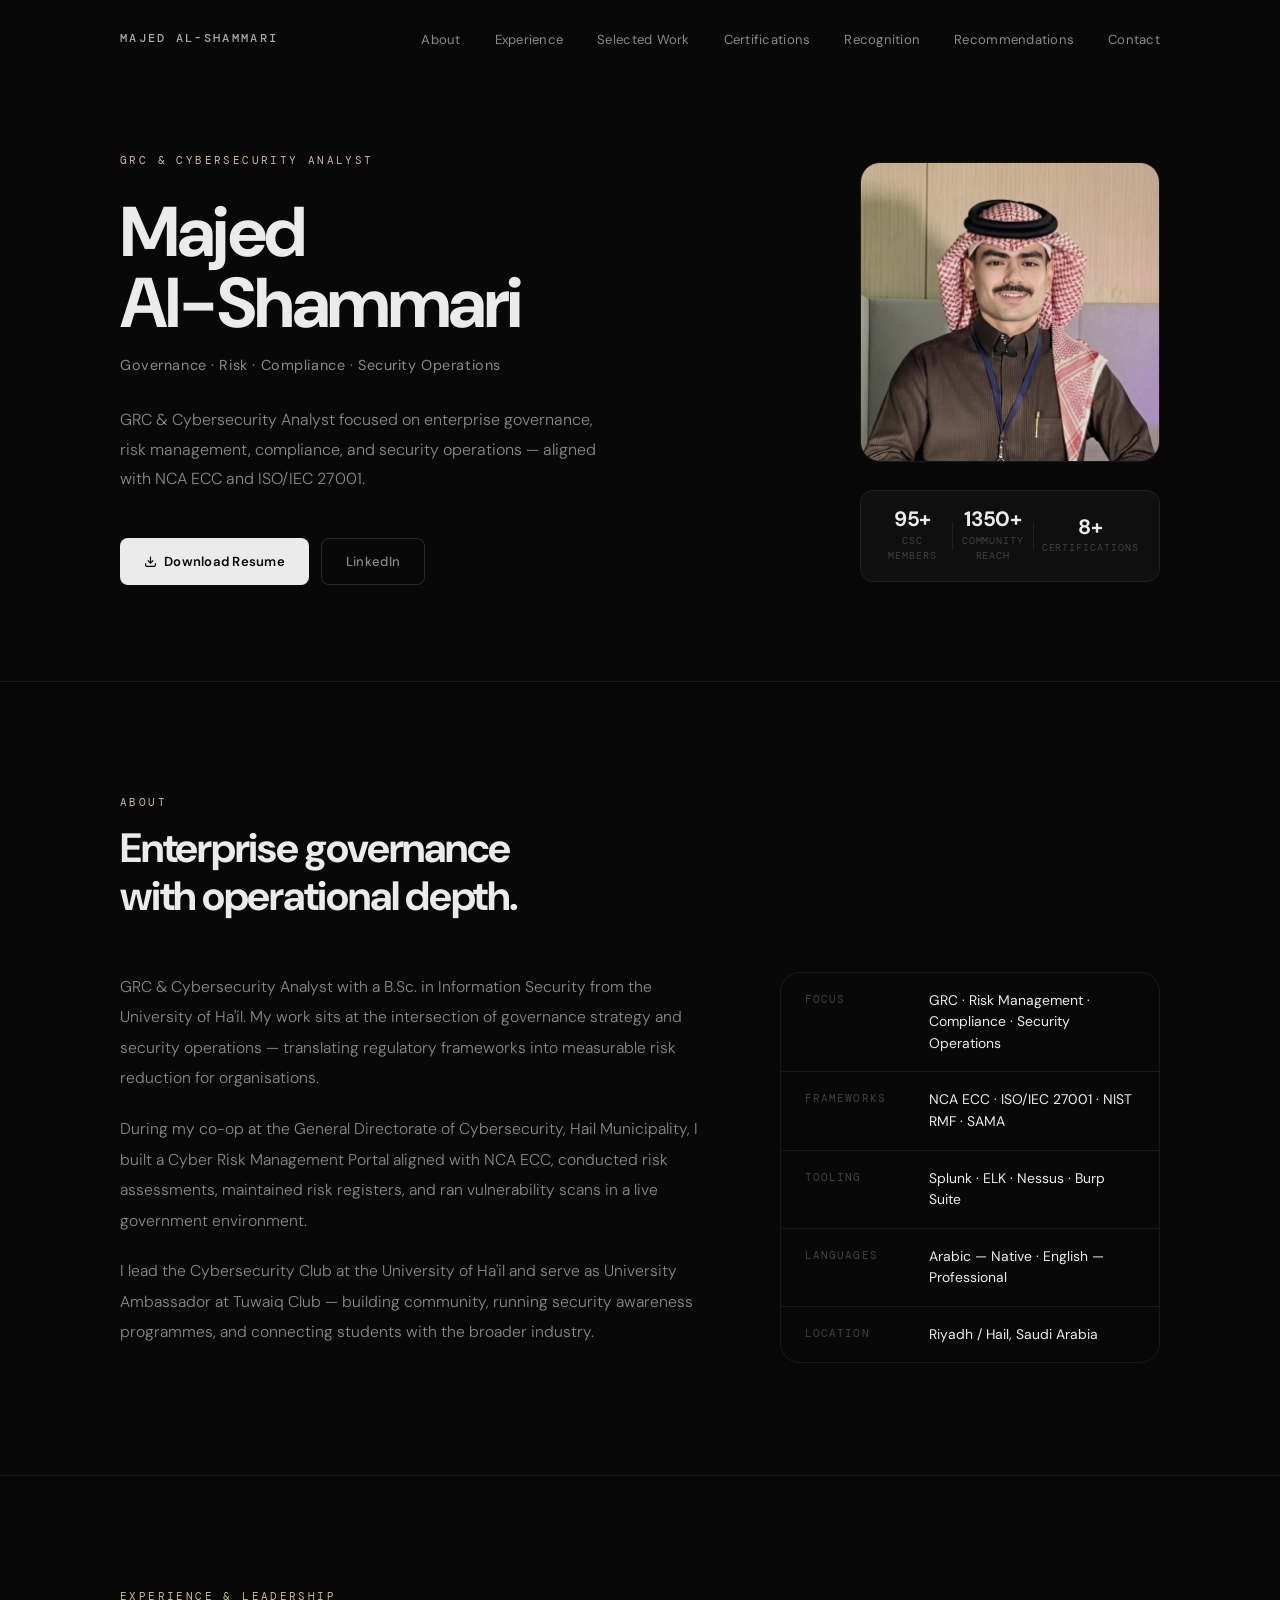
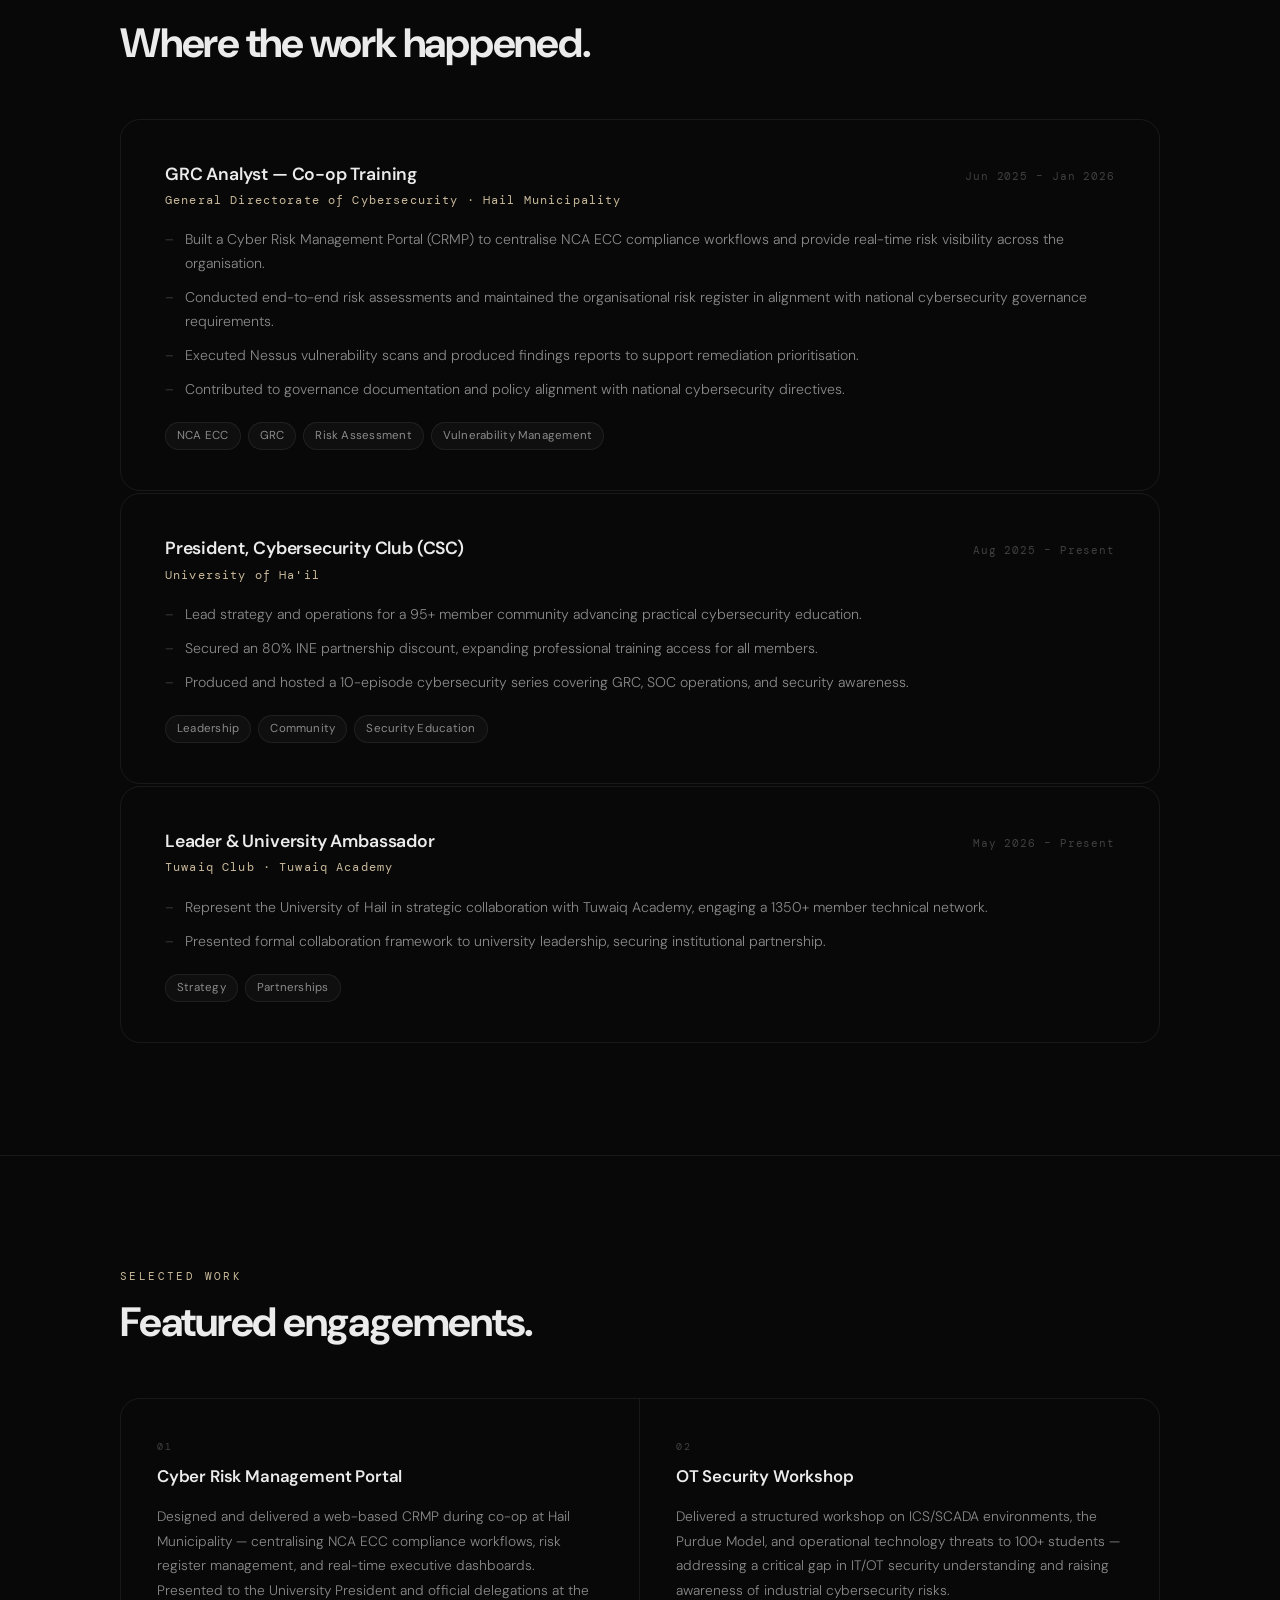
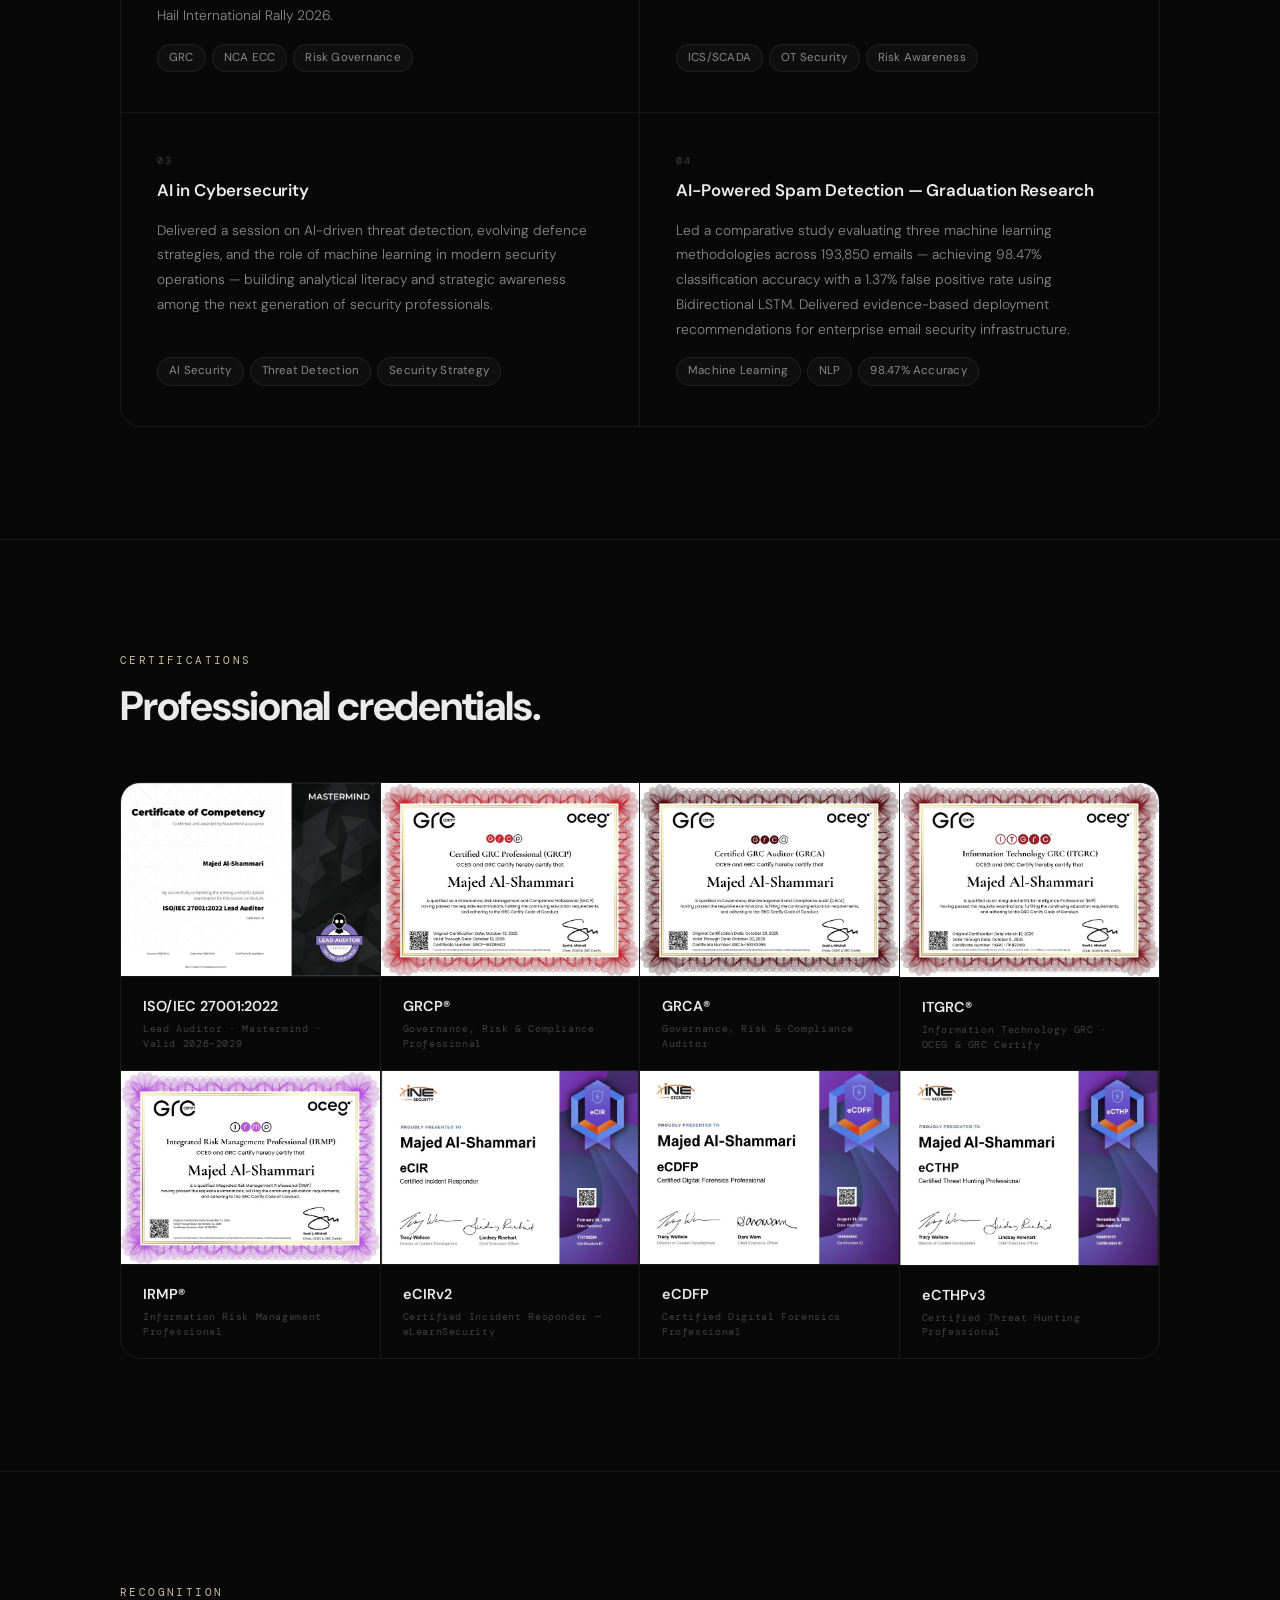
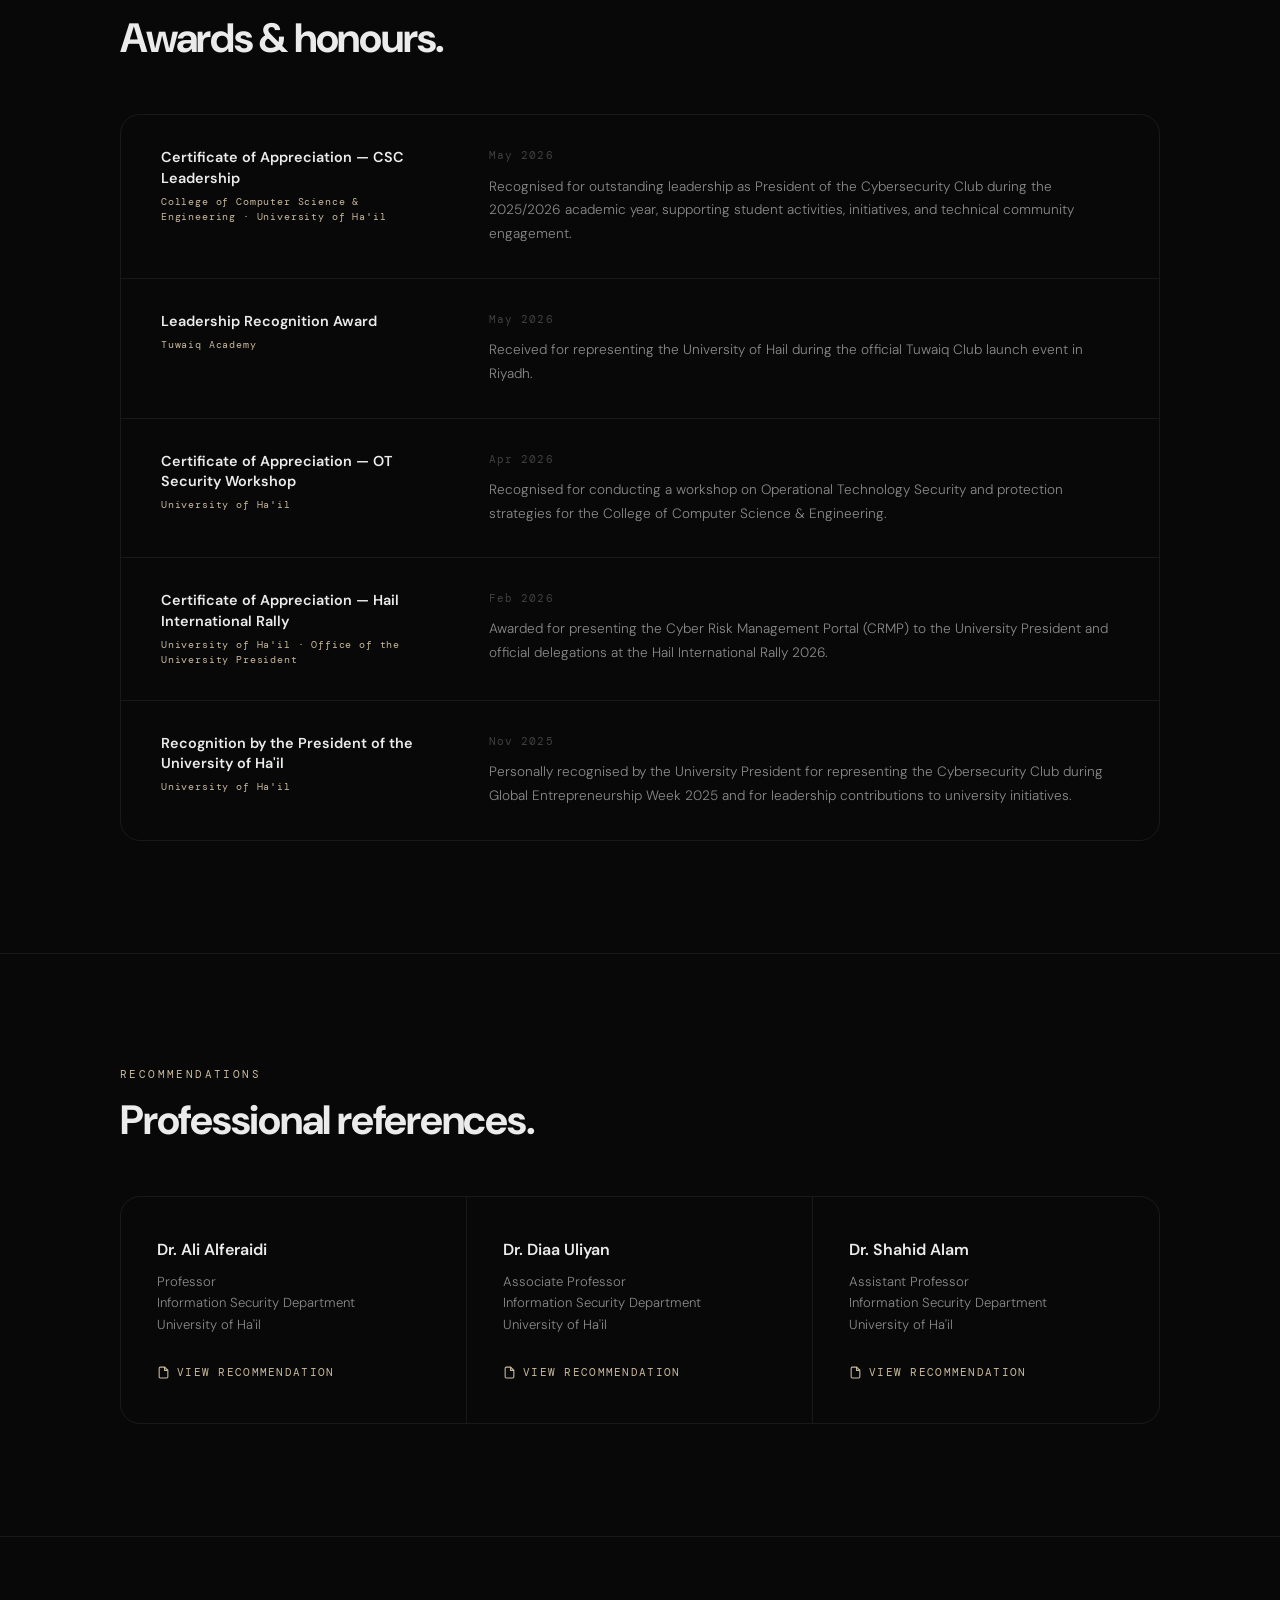
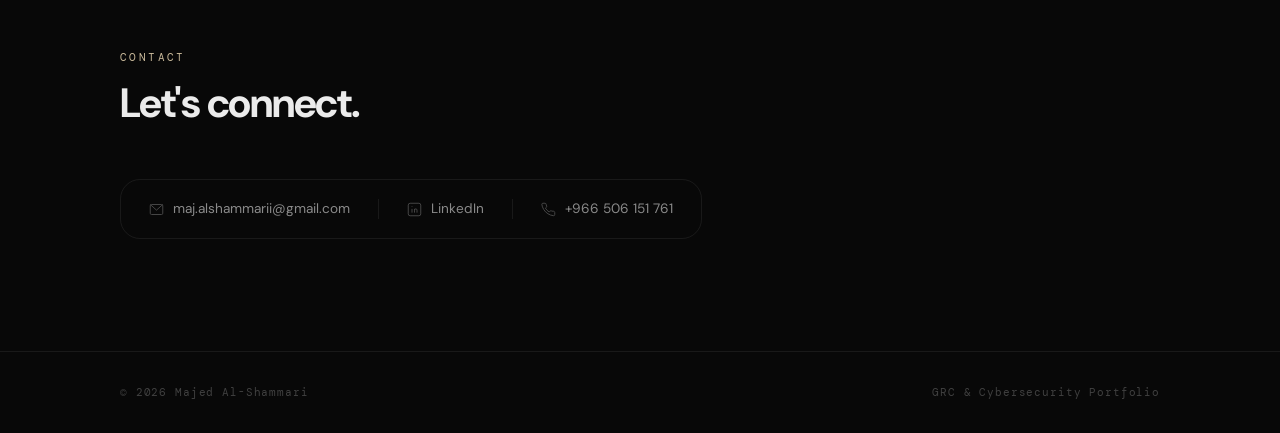
==== index.html @ 24bde40d "Add files via upload" ====
<!DOCTYPE html>
<html lang="en">
<head>
  <meta charset="UTF-8" />
  <meta name="viewport" content="width=device-width, initial-scale=1.0" />
  <title>Majed Al-Shammari | GRC & Cybersecurity Analyst</title>
  <meta name="description" content="Governance, Risk, Compliance, and Cybersecurity Portfolio of Majed Al-Shammari — aligned with NCA ECC and ISO/IEC 27001." />

  <!-- Favicon -->
  <link rel="icon" type="image/x-icon" href="assets/favicon/favicon.ico" />
  <link rel="icon" type="image/png" sizes="192x192" href="assets/favicon/favicon-192.png" />
  <link rel="apple-touch-icon" href="assets/favicon/apple-touch-icon.png" />

  <!-- Open Graph -->
  <meta property="og:type"        content="website" />
  <meta property="og:title"       content="Majed Al-Shammari | GRC & Cybersecurity Analyst" />
  <meta property="og:description" content="Governance, Risk, Compliance, and Cybersecurity Portfolio of Majed Al-Shammari." />
  <meta property="og:image"       content="assets/images/preview.jpg" />
  <meta property="og:url"         content="https://m20-sa.github.io/majed-portfolio/" />

  <!-- Twitter Card -->
  <meta name="twitter:card"        content="summary_large_image" />
  <meta name="twitter:title"       content="Majed Al-Shammari | GRC & Cybersecurity Analyst" />
  <meta name="twitter:description" content="Governance, Risk, Compliance, and Cybersecurity Portfolio of Majed Al-Shammari." />
  <meta name="twitter:image"       content="assets/images/preview.jpg" />

  <!-- Fonts -->
  <link rel="preconnect" href="https://fonts.googleapis.com" />
  <link rel="preconnect" href="https://fonts.gstatic.com" crossorigin />
  <link href="https://fonts.googleapis.com/css2?family=DM+Sans:opsz,wght@9..40,300;9..40,400;9..40,500;9..40,600;9..40,700&family=DM+Mono:wght@300;400;500&display=swap" rel="stylesheet" />

  <link rel="stylesheet" href="assets/css/style.css" />
</head>
<body>

  <!-- ── NAV ─────────────────────────────────── -->
  <header class="nav" id="nav">
    <div class="wrap nav-inner">
      <a href="#" class="nav-logo">MAJED AL-SHAMMARI</a>
      <nav aria-label="Main">
        <ul class="nav-links">
          <li><a href="#about">About</a></li>
          <li><a href="#experience">Experience</a></li>
          <li><a href="#work">Selected Work</a></li>
          <li><a href="#certifications">Certifications</a></li>
          <li><a href="#recognition">Recognition</a></li>
          <li><a href="#recommendations">Recommendations</a></li>
          <li><a href="#contact">Contact</a></li>
        </ul>
      </nav>
      <button class="nav-toggle" id="nav-toggle" aria-label="Toggle menu">
        <span></span><span></span><span></span>
      </button>
    </div>
  </header>

  <nav class="nav-drawer" id="nav-drawer" aria-label="Mobile">
    <a href="#about">About</a>
    <a href="#experience">Experience</a>
    <a href="#work">Selected Work</a>
    <a href="#certifications">Certifications</a>
    <a href="#recognition">Recognition</a>
    <a href="#recommendations">Recommendations</a>
    <a href="#contact">Contact</a>
  </nav>


  <!-- ── HERO ────────────────────────────────── -->
  <section class="hero" id="hero">
    <div class="wrap hero-inner">

      <div class="hero-text">
        <p class="eyebrow">GRC &amp; Cybersecurity Analyst</p>
        <h1 class="hero-name">Majed<br>Al-Shammari</h1>
        <p class="hero-sub">Governance · Risk · Compliance · Security Operations</p>
        <p class="hero-desc">
          GRC &amp; Cybersecurity Analyst focused on enterprise governance,
          risk management, compliance, and security operations —
          aligned with NCA ECC and ISO/IEC 27001.
        </p>
        <div class="hero-cta">
          <a href="assets/documents/resume.pdf" target="_blank" rel="noopener" class="btn-primary">
            <svg width="13" height="13" viewBox="0 0 24 24" fill="none" stroke="currentColor" stroke-width="2.2" aria-hidden="true"><path d="M21 15v4a2 2 0 0 1-2 2H5a2 2 0 0 1-2-2v-4"/><polyline points="7 10 12 15 17 10"/><line x1="12" y1="15" x2="12" y2="3"/></svg>
            Download Resume
          </a>
          <a href="https://www.linkedin.com/in/majed-al-shammari-4095232a5" target="_blank" rel="noopener" class="btn-outline">
            LinkedIn
          </a>
        </div>
      </div>

      <div class="hero-aside">
        <div class="hero-photo-frame">
          <img src="assets/images/profile.jpg" alt="Majed Al-Shammari" width="280" height="280" loading="eager" />
        </div>
        <div class="hero-stats">
          <div class="hstat">
            <span class="hstat-val">95+</span>
            <span class="hstat-lbl">CSC Members</span>
          </div>
          <div class="hstat-divider"></div>
          <div class="hstat">
            <span class="hstat-val">1350+</span>
            <span class="hstat-lbl">Community Reach</span>
          </div>
          <div class="hstat-divider"></div>
          <div class="hstat">
            <span class="hstat-val">8+</span>
            <span class="hstat-lbl">Certifications</span>
          </div>
        </div>
      </div>

    </div>
  </section>

  <hr class="rule" />


  <!-- ── ABOUT ───────────────────────────────── -->
  <section class="section" id="about">
    <div class="wrap">
      <div class="sec-head fade-up">
        <p class="sec-label">About</p>
        <h2 class="sec-title">Enterprise governance<br>with operational depth.</h2>
      </div>

      <div class="about-grid fade-up d1">
        <div class="about-copy">
          <p>
            GRC & Cybersecurity Analyst with a B.Sc. in Information Security from the
            University of Ha'il. My work sits at the intersection of governance strategy
            and security operations — translating regulatory frameworks into measurable
            risk reduction for organisations.
          </p>
          <p>
            During my co-op at the General Directorate of Cybersecurity, Hail Municipality,
            I built a Cyber Risk Management Portal aligned with NCA ECC, conducted risk
            assessments, maintained risk registers, and ran vulnerability scans in a live
            government environment.
          </p>
          <p>
            I lead the Cybersecurity Club at the University of Ha'il and serve as University
            Ambassador at Tuwaiq Club — building community, running security awareness
            programmes, and connecting students with the broader industry.
          </p>
        </div>

        <dl class="about-dl">
          <div class="dl-row">
            <dt>Focus</dt>
            <dd>GRC · Risk Management · Compliance · Security Operations</dd>
          </div>
          <div class="dl-row">
            <dt>Frameworks</dt>
            <dd>NCA ECC · ISO/IEC 27001 · NIST RMF · SAMA</dd>
          </div>
          <div class="dl-row">
            <dt>Tooling</dt>
            <dd>Splunk · ELK · Nessus · Burp Suite</dd>
          </div>
          <div class="dl-row">
            <dt>Languages</dt>
            <dd>Arabic — Native · English — Professional</dd>
          </div>
          <div class="dl-row">
            <dt>Location</dt>
            <dd>Riyadh / Hail, Saudi Arabia</dd>
          </div>
        </dl>
      </div>
    </div>
  </section>

  <hr class="rule" />


  <!-- ── EXPERIENCE & LEADERSHIP ─────────────── -->
  <section class="section" id="experience">
    <div class="wrap">
      <div class="sec-head fade-up">
        <p class="sec-label">Experience &amp; Leadership</p>
        <h2 class="sec-title">Where the work happened.</h2>
      </div>

      <div class="exp-list">

        <!-- Co-op -->
        <div class="exp-card fade-up d1">
          <div class="exp-main">
            <div class="exp-header">
              <h3 class="exp-role">GRC Analyst — Co-op Training</h3>
              <span class="exp-period">Jun 2025 – Jan 2026</span>
            </div>
            <p class="exp-org">General Directorate of Cybersecurity · Hail Municipality</p>
            <ul class="exp-points">
              <li>Built a Cyber Risk Management Portal (CRMP) to centralise NCA ECC compliance workflows and provide real-time risk visibility across the organisation.</li>
              <li>Conducted end-to-end risk assessments and maintained the organisational risk register in alignment with national cybersecurity governance requirements.</li>
              <li>Executed Nessus vulnerability scans and produced findings reports to support remediation prioritisation.</li>
              <li>Contributed to governance documentation and policy alignment with national cybersecurity directives.</li>
            </ul>
          </div>
          <div class="exp-tags">
            <span class="tag">NCA ECC</span>
            <span class="tag">GRC</span>
            <span class="tag">Risk Assessment</span>
            <span class="tag">Vulnerability Management</span>
          </div>
        </div>

        <!-- CSC -->
        <div class="exp-card fade-up d1">
          <div class="exp-main">
            <div class="exp-header">
              <h3 class="exp-role">President, Cybersecurity Club (CSC)</h3>
              <span class="exp-period">Aug 2025 – Present</span>
            </div>
            <p class="exp-org">University of Ha'il</p>
            <ul class="exp-points">
              <li>Lead strategy and operations for a 95+ member community advancing practical cybersecurity education.</li>
              <li>Secured an 80% INE partnership discount, expanding professional training access for all members.</li>
              <li>Produced and hosted a 10-episode cybersecurity series covering GRC, SOC operations, and security awareness.</li>
            </ul>
          </div>
          <div class="exp-tags">
            <span class="tag">Leadership</span>
            <span class="tag">Community</span>
            <span class="tag">Security Education</span>
          </div>
        </div>

        <!-- Tuwaiq -->
        <div class="exp-card fade-up d1">
          <div class="exp-main">
            <div class="exp-header">
              <h3 class="exp-role">Leader &amp; University Ambassador</h3>
              <span class="exp-period">May 2026 – Present</span>
            </div>
            <p class="exp-org">Tuwaiq Club · Tuwaiq Academy</p>
            <ul class="exp-points">
              <li>Represent the University of Hail in strategic collaboration with Tuwaiq Academy, engaging a 1350+ member technical network.</li>
              <li>Presented formal collaboration framework to university leadership, securing institutional partnership.</li>
            </ul>
          </div>
          <div class="exp-tags">
            <span class="tag">Strategy</span>
            <span class="tag">Partnerships</span>
          </div>
        </div>

      </div>
    </div>
  </section>

  <hr class="rule" />


  <!-- ── SELECTED WORK ────────────────────────── -->
  <section class="section" id="work">
    <div class="wrap">
      <div class="sec-head fade-up">
        <p class="sec-label">Selected Work</p>
        <h2 class="sec-title">Featured engagements.</h2>
      </div>

      <div class="work-grid work-grid--4 fade-up d1">

        <article class="work-card">
          <div class="work-top">
            <span class="work-idx">01</span>
            <h3 class="work-title">Cyber Risk Management Portal</h3>
          </div>
          <p class="work-body">
            Designed and delivered a web-based CRMP during co-op at Hail Municipality —
            centralising NCA ECC compliance workflows, risk register management, and
            real-time executive dashboards. Presented to the University President and
            official delegations at the Hail International Rally 2026.
          </p>
          <div class="work-foot">
            <span class="tag">GRC</span>
            <span class="tag">NCA ECC</span>
            <span class="tag">Risk Governance</span>
          </div>
        </article>

        <article class="work-card">
          <div class="work-top">
            <span class="work-idx">02</span>
            <h3 class="work-title">OT Security Workshop</h3>
          </div>
          <p class="work-body">
            Delivered a structured workshop on ICS/SCADA environments, the Purdue
            Model, and operational technology threats to 100+ students — addressing
            a critical gap in IT/OT security understanding and raising awareness of
            industrial cybersecurity risks.
          </p>
          <div class="work-foot">
            <span class="tag">ICS/SCADA</span>
            <span class="tag">OT Security</span>
            <span class="tag">Risk Awareness</span>
          </div>
        </article>

        <article class="work-card">
          <div class="work-top">
            <span class="work-idx">03</span>
            <h3 class="work-title">AI in Cybersecurity</h3>
          </div>
          <p class="work-body">
            Delivered a session on AI-driven threat detection, evolving defence
            strategies, and the role of machine learning in modern security
            operations — building analytical literacy and strategic awareness
            among the next generation of security professionals.
          </p>
          <div class="work-foot">
            <span class="tag">AI Security</span>
            <span class="tag">Threat Detection</span>
            <span class="tag">Security Strategy</span>
          </div>
        </article>

        <article class="work-card">
          <div class="work-top">
            <span class="work-idx">04</span>
            <h3 class="work-title">AI-Powered Spam Detection — Graduation Research</h3>
          </div>
          <p class="work-body">
            Led a comparative study evaluating three machine learning methodologies
            across 193,850 emails — achieving 98.47% classification accuracy with a
            1.37% false positive rate using Bidirectional LSTM. Delivered evidence-based
            deployment recommendations for enterprise email security infrastructure.
          </p>
          <div class="work-foot">
            <span class="tag">Machine Learning</span>
            <span class="tag">NLP</span>
            <span class="tag">98.47% Accuracy</span>
          </div>
        </article>

      </div>
    </div>
  </section>

  <hr class="rule" />


  <!-- ── CERTIFICATIONS ──────────────────────── -->
  <section class="section" id="certifications">
    <div class="wrap">
      <div class="sec-head fade-up">
        <p class="sec-label">Certifications</p>
        <h2 class="sec-title">Professional credentials.</h2>
      </div>

      <div class="cert-grid fade-up d1">

        <div class="cert-card">
          <div class="cert-img">
            <img src="assets/images/certs/iso27001.jpg" alt="ISO/IEC 27001:2022 Lead Auditor" loading="lazy" width="800" height="566" />
          </div>
          <div class="cert-info">
            <p class="cert-name">ISO/IEC 27001:2022</p>
            <p class="cert-body">Lead Auditor · Mastermind · Valid 2026–2029</p>
          </div>
        </div>

        <div class="cert-card">
          <div class="cert-img">
            <img src="assets/images/certs/grcp.jpg" alt="GRCP Certificate" loading="lazy" width="776" height="600" />
          </div>
          <div class="cert-info">
            <p class="cert-name">GRCP®</p>
            <p class="cert-body">Governance, Risk &amp; Compliance Professional</p>
          </div>
        </div>

        <div class="cert-card">
          <div class="cert-img">
            <img src="assets/images/certs/grca.jpg" alt="GRCA Certificate" loading="lazy" width="776" height="600" />
          </div>
          <div class="cert-info">
            <p class="cert-name">GRCA®</p>
            <p class="cert-body">Governance, Risk &amp; Compliance Auditor</p>
          </div>
        </div>

        <div class="cert-card">
          <div class="cert-img">
            <img src="assets/images/certs/itgrc.jpg" alt="ITGRC Certificate" loading="lazy" width="777" height="600" />
          </div>
          <div class="cert-info">
            <p class="cert-name">ITGRC®</p>
            <p class="cert-body">Information Technology GRC · OCEG &amp; GRC Certify</p>
          </div>
        </div>

        <div class="cert-card">
          <div class="cert-img">
            <img src="assets/images/certs/irmp.jpg" alt="IRMP Certificate" loading="lazy" width="776" height="600" />
          </div>
          <div class="cert-info">
            <p class="cert-name">IRMP®</p>
            <p class="cert-body">Information Risk Management Professional</p>
          </div>
        </div>

        <div class="cert-card">
          <div class="cert-img">
            <img src="assets/images/certs/ecir.jpg" alt="eCIRv2 Certificate" loading="lazy" width="776" height="600" />
          </div>
          <div class="cert-info">
            <p class="cert-name">eCIRv2</p>
            <p class="cert-body">Certified Incident Responder — eLearnSecurity</p>
          </div>
        </div>

        <div class="cert-card">
          <div class="cert-img">
            <img src="assets/images/certs/ecdfp.jpg" alt="eCDFP Certificate" loading="lazy" width="776" height="600" />
          </div>
          <div class="cert-info">
            <p class="cert-name">eCDFP</p>
            <p class="cert-body">Certified Digital Forensics Professional</p>
          </div>
        </div>

        <div class="cert-card">
          <div class="cert-img">
            <img src="assets/images/certs/ecthp.jpg" alt="eCTHPv3 Certificate" loading="lazy" width="776" height="600" />
          </div>
          <div class="cert-info">
            <p class="cert-name">eCTHPv3</p>
            <p class="cert-body">Certified Threat Hunting Professional</p>
          </div>
        </div>

      </div>
    </div>
  </section>

  <hr class="rule" />


  <!-- ── RECOGNITION ─────────────────────────── -->
  <section class="section" id="recognition">
    <div class="wrap">
      <div class="sec-head fade-up">
        <p class="sec-label">Recognition</p>
        <h2 class="sec-title">Awards &amp; honours.</h2>
      </div>

      <div class="awards-list fade-up d1">

        <div class="award-row">
          <div class="award-left">
            <p class="award-title">Certificate of Appreciation — CSC Leadership</p>
            <p class="award-issuer">College of Computer Science &amp; Engineering · University of Ha'il</p>
          </div>
          <div class="award-right">
            <span class="award-date">May 2026</span>
            <p class="award-desc">Recognised for outstanding leadership as President of the Cybersecurity Club during the 2025/2026 academic year, supporting student activities, initiatives, and technical community engagement.</p>
          </div>
        </div>

        <div class="award-row">
          <div class="award-left">
            <p class="award-title">Leadership Recognition Award</p>
            <p class="award-issuer">Tuwaiq Academy</p>
          </div>
          <div class="award-right">
            <span class="award-date">May 2026</span>
            <p class="award-desc">Received for representing the University of Hail during the official Tuwaiq Club launch event in Riyadh.</p>
          </div>
        </div>

        <div class="award-row">
          <div class="award-left">
            <p class="award-title">Certificate of Appreciation — OT Security Workshop</p>
            <p class="award-issuer">University of Ha'il</p>
          </div>
          <div class="award-right">
            <span class="award-date">Apr 2026</span>
            <p class="award-desc">Recognised for conducting a workshop on Operational Technology Security and protection strategies for the College of Computer Science &amp; Engineering.</p>
          </div>
        </div>

        <div class="award-row">
          <div class="award-left">
            <p class="award-title">Certificate of Appreciation — Hail International Rally</p>
            <p class="award-issuer">University of Ha'il · Office of the University President</p>
          </div>
          <div class="award-right">
            <span class="award-date">Feb 2026</span>
            <p class="award-desc">Awarded for presenting the Cyber Risk Management Portal (CRMP) to the University President and official delegations at the Hail International Rally 2026.</p>
          </div>
        </div>

        <div class="award-row">
          <div class="award-left">
            <p class="award-title">Recognition by the President of the University of Ha'il</p>
            <p class="award-issuer">University of Ha'il</p>
          </div>
          <div class="award-right">
            <span class="award-date">Nov 2025</span>
            <p class="award-desc">Personally recognised by the University President for representing the Cybersecurity Club during Global Entrepreneurship Week 2025 and for leadership contributions to university initiatives.</p>
          </div>
        </div>

      </div>
    </div>
  </section>

  <hr class="rule" />


  <!-- ── RECOMMENDATIONS ─────────────────────── -->
  <section class="section" id="recommendations">
    <div class="wrap">
      <div class="sec-head fade-up">
        <p class="sec-label">Recommendations</p>
        <h2 class="sec-title">Professional references.</h2>
      </div>

      <div class="rec-grid fade-up d1">

        <div class="rec-card">
          <div class="rec-body">
            <p class="rec-name">Dr. Ali Alferaidi</p>
            <p class="rec-title">Professor<br>Information Security Department<br>University of Ha'il</p>
          </div>
          <a href="assets/documents/Recommendation_Dr_Ali.pdf" target="_blank" rel="noopener" class="rec-link">
            <svg width="13" height="13" viewBox="0 0 24 24" fill="none" stroke="currentColor" stroke-width="2" aria-hidden="true"><path d="M14 2H6a2 2 0 0 0-2 2v16a2 2 0 0 0 2 2h12a2 2 0 0 0 2-2V8z"/><polyline points="14 2 14 8 20 8"/></svg>
            View Recommendation
          </a>
        </div>

        <div class="rec-card">
          <div class="rec-body">
            <p class="rec-name">Dr. Diaa Uliyan</p>
            <p class="rec-title">Associate Professor<br>Information Security Department<br>University of Ha'il</p>
          </div>
          <a href="assets/documents/Recommendation_Dr_Diaa.pdf" target="_blank" rel="noopener" class="rec-link">
            <svg width="13" height="13" viewBox="0 0 24 24" fill="none" stroke="currentColor" stroke-width="2" aria-hidden="true"><path d="M14 2H6a2 2 0 0 0-2 2v16a2 2 0 0 0 2 2h12a2 2 0 0 0 2-2V8z"/><polyline points="14 2 14 8 20 8"/></svg>
            View Recommendation
          </a>
        </div>

        <div class="rec-card">
          <div class="rec-body">
            <p class="rec-name">Dr. Shahid Alam</p>
            <p class="rec-title">Assistant Professor<br>Information Security Department<br>University of Ha'il</p>
          </div>
          <a href="assets/documents/Recommendation_Dr_Shahid.pdf" target="_blank" rel="noopener" class="rec-link">
            <svg width="13" height="13" viewBox="0 0 24 24" fill="none" stroke="currentColor" stroke-width="2" aria-hidden="true"><path d="M14 2H6a2 2 0 0 0-2 2v16a2 2 0 0 0 2 2h12a2 2 0 0 0 2-2V8z"/><polyline points="14 2 14 8 20 8"/></svg>
            View Recommendation
          </a>
        </div>

      </div>
    </div>
  </section>

  <hr class="rule" />


  <!-- ── CONTACT ──────────────────────────────── -->
  <section class="section" id="contact">
    <div class="wrap">
      <div class="sec-head fade-up">
        <p class="sec-label">Contact</p>
        <h2 class="sec-title">Let's connect.</h2>
      </div>

      <div class="contact-row fade-up d1">

        <a href="mailto:maj.alshammarii@gmail.com" class="contact-link">
          <svg width="15" height="15" viewBox="0 0 24 24" fill="none" stroke="currentColor" stroke-width="1.5" aria-hidden="true"><rect x="2" y="4" width="20" height="16" rx="2"/><polyline points="2,4 12,13 22,4"/></svg>
          <span>maj.alshammarii@gmail.com</span>
        </a>

        <span class="contact-sep"></span>

        <a href="https://www.linkedin.com/in/majed-al-shammari-4095232a5" target="_blank" rel="noopener" class="contact-link">
          <svg width="15" height="15" viewBox="0 0 24 24" fill="none" stroke="currentColor" stroke-width="1.5" aria-hidden="true"><rect x="2" y="2" width="20" height="20" rx="3"/><line x1="8" y1="11" x2="8" y2="17"/><line x1="8" y1="7" x2="8" y2="8"/><path d="M12 17v-4a2 2 0 0 1 4 0v4"/><line x1="12" y1="11" x2="12" y2="13"/></svg>
          <span>LinkedIn</span>
        </a>

        <span class="contact-sep"></span>

        <a href="tel:+966506151761" class="contact-link">
          <svg width="15" height="15" viewBox="0 0 24 24" fill="none" stroke="currentColor" stroke-width="1.5" aria-hidden="true"><path d="M22 16.92v3a2 2 0 0 1-2.18 2 19.79 19.79 0 0 1-8.63-3.07A19.5 19.5 0 0 1 4.36 12a19.79 19.79 0 0 1-3.07-8.67A2 2 0 0 1 3.27 2h3a2 2 0 0 1 2 1.72c.127.96.361 1.903.7 2.81a2 2 0 0 1-.45 2.11L7.09 9.91a16 16 0 0 0 6 6l1.27-1.27a2 2 0 0 1 2.11-.45c.907.339 1.85.573 2.81.7A2 2 0 0 1 22 16.92z"/></svg>
          <span>+966 506 151 761</span>
        </a>

      </div>
    </div>
  </section>


  <!-- ── FOOTER ───────────────────────────────── -->
  <footer class="footer">
    <div class="wrap footer-inner">
      <span>© 2026 Majed Al-Shammari</span>
      <span>GRC &amp; Cybersecurity Portfolio</span>
    </div>
  </footer>

  <script src="assets/js/script.js"></script>
</body>
</html>
---- assets/css/style.css ----
/* ============================================================
   MAJED AL-SHAMMARI — GRC & CYBERSECURITY PORTFOLIO
   Minimal · Enterprise · Dark
   Fonts: DM Sans + DM Mono
   ============================================================ */

/* ── Variables ─────────────────────────────────────────────── */
:root {
  --bg:          #080808;
  --surface:     #0f0f0f;
  --surface-2:   #141414;
  --border:      rgba(255,255,255,0.07);
  --border-h:    rgba(255,255,255,0.13);
  --text:        #ebebeb;
  --text-2:      #8a8a8a;
  --text-3:      #404040;
  --accent:      #c9b99a;
  --r-sm:        8px;
  --r-md:        14px;
  --r-lg:        20px;
  --ease:        cubic-bezier(0.4, 0, 0.2, 1);
  --t:           0.28s;
  --mw:          1120px;
  --py:          112px;
}

/* ── Reset ─────────────────────────────────────────────────── */
*, *::before, *::after { box-sizing: border-box; margin: 0; padding: 0; }
html { scroll-behavior: smooth; }
body {
  font-family: 'DM Sans', system-ui, sans-serif;
  background: var(--bg);
  color: var(--text);
  -webkit-font-smoothing: antialiased;
  overflow-x: hidden;
  line-height: 1.6;
}
img { display: block; max-width: 100%; height: auto; }
a  { text-decoration: none; color: inherit; }
ul { list-style: none; }

/* ── Utilities ─────────────────────────────────────────────── */
.wrap {
  max-width: var(--mw);
  margin: 0 auto;
  padding: 0 40px;
}
.rule {
  border: none;
  border-top: 1px solid var(--border);
  margin: 0;
}
::-webkit-scrollbar { width: 5px; }
::-webkit-scrollbar-track { background: var(--bg); }
::-webkit-scrollbar-thumb { background: var(--surface-2); border-radius: 99px; }
::selection { background: var(--accent); color: #000; }

/* ── Eyebrow / labels ──────────────────────────────────────── */
.eyebrow,
.sec-label {
  font-family: 'DM Mono', monospace;
  font-size: 0.68rem;
  letter-spacing: 0.22em;
  text-transform: uppercase;
  color: var(--accent);
}
.sec-label { margin-bottom: 14px; }

/* ── Tags ──────────────────────────────────────────────────── */
.tag {
  display: inline-block;
  padding: 4px 11px;
  background: var(--surface);
  border: 1px solid var(--border);
  border-radius: 99px;
  font-size: 0.72rem;
  color: var(--text-2);
  letter-spacing: 0.02em;
  white-space: nowrap;
}


/* ============================================================
   NAVBAR
   ============================================================ */
.nav {
  position: fixed; top: 0; left: 0; right: 0; z-index: 200;
  padding: 26px 0;
  transition: padding var(--t) var(--ease),
              background var(--t) var(--ease),
              border-color var(--t) var(--ease);
  border-bottom: 1px solid transparent;
}
.nav.scrolled {
  padding: 14px 0;
  background: rgba(8,8,8,0.88);
  backdrop-filter: blur(18px);
  -webkit-backdrop-filter: blur(18px);
  border-bottom-color: var(--border);
}
.nav-inner {
  display: flex;
  align-items: center;
  justify-content: space-between;
}
.nav-logo {
  font-family: 'DM Mono', monospace;
  font-size: 0.72rem;
  font-weight: 500;
  letter-spacing: 0.2em;
  color: var(--text);
  opacity: 0.7;
  transition: opacity var(--t);
}
.nav-logo:hover { opacity: 1; }

.nav-links {
  display: flex;
  gap: 34px;
  align-items: center;
}
.nav-links a {
  font-size: 0.82rem;
  color: var(--text-2);
  letter-spacing: 0.02em;
  transition: color var(--t);
  position: relative;
  padding-bottom: 2px;
}
.nav-links a::after {
  content: '';
  position: absolute;
  bottom: -1px; left: 0;
  width: 0; height: 1px;
  background: var(--accent);
  transition: width var(--t) var(--ease);
}
.nav-links a:hover,
.nav-links a.active { color: var(--text); }
.nav-links a:hover::after,
.nav-links a.active::after { width: 100%; }

/* Mobile toggle */
.nav-toggle {
  display: none;
  flex-direction: column;
  gap: 5px;
  background: none; border: none; cursor: pointer; padding: 4px;
}
.nav-toggle span {
  display: block; width: 20px; height: 1.5px;
  background: var(--text);
  transition: transform var(--t) var(--ease), opacity var(--t);
}
.nav-toggle.open span:nth-child(1) { transform: translateY(6.5px) rotate(45deg); }
.nav-toggle.open span:nth-child(2) { opacity: 0; }
.nav-toggle.open span:nth-child(3) { transform: translateY(-6.5px) rotate(-45deg); }

/* Mobile drawer */
.nav-drawer {
  position: fixed; inset: 0; z-index: 190;
  background: rgba(8,8,8,0.96);
  backdrop-filter: blur(20px);
  display: flex; flex-direction: column;
  align-items: center; justify-content: center; gap: 36px;
  opacity: 0; pointer-events: none;
  transition: opacity var(--t) var(--ease);
}
.nav-drawer.open { opacity: 1; pointer-events: all; }
.nav-drawer a {
  font-size: 1.6rem; font-weight: 300;
  color: var(--text); letter-spacing: 0.03em;
  transition: color var(--t);
}
.nav-drawer a:hover { color: var(--accent); }


/* ============================================================
   HERO
   ============================================================ */
.hero {
  padding: 152px 0 96px;
}
.hero-inner {
  display: grid;
  grid-template-columns: 1fr 300px;
  gap: 88px;
  align-items: start;
}
.eyebrow { display: block; margin-bottom: 28px; }

.hero-name {
  font-size: clamp(3rem, 5.5vw, 5.2rem);
  font-weight: 700;
  line-height: 1.0;
  letter-spacing: -0.035em;
  margin-bottom: 16px;
}
.hero-sub {
  font-size: 0.9rem;
  color: var(--text-2);
  letter-spacing: 0.04em;
  margin-bottom: 28px;
}
.hero-desc {
  font-size: 1rem;
  font-weight: 300;
  color: var(--text-2);
  line-height: 1.85;
  max-width: 500px;
  margin-bottom: 44px;
}
.hero-cta {
  display: flex;
  gap: 12px;
  flex-wrap: wrap;
}

/* Buttons */
.btn-primary {
  display: inline-flex; align-items: center; gap: 7px;
  padding: 12px 24px;
  background: var(--text);
  color: #050505;
  border-radius: var(--r-sm);
  font-size: 0.82rem; font-weight: 600;
  letter-spacing: 0.02em;
  transition: background var(--t), transform var(--t) var(--ease);
}
.btn-primary:hover { background: #d4c4a8; transform: translateY(-1px); }

.btn-outline {
  display: inline-flex; align-items: center; gap: 7px;
  padding: 12px 24px;
  background: transparent;
  color: var(--text-2);
  border: 1px solid var(--border-h);
  border-radius: var(--r-sm);
  font-size: 0.82rem; font-weight: 500;
  letter-spacing: 0.02em;
  transition: color var(--t), border-color var(--t), transform var(--t) var(--ease);
}
.btn-outline:hover {
  color: var(--text);
  border-color: rgba(255,255,255,0.3);
  transform: translateY(-1px);
}

/* Hero aside */
.hero-aside {
  display: flex;
  flex-direction: column;
  gap: 28px;
  padding-top: 10px;
}
.hero-photo-frame {
  border-radius: var(--r-lg);
  overflow: hidden;
  border: 1px solid var(--border);
  aspect-ratio: 1 / 1;
}
.hero-photo-frame img {
  width: 100%;
  height: 100%;
  object-fit: cover;
  object-position: center top;
  filter: grayscale(15%);
  transition: filter 0.5s var(--ease);
}
.hero-photo-frame:hover img { filter: grayscale(0%); }

/* Stats strip */
.hero-stats {
  display: flex;
  align-items: center;
  justify-content: space-between;
  background: var(--surface);
  border: 1px solid var(--border);
  border-radius: var(--r-md);
  padding: 18px 20px;
  gap: 8px;
}
.hstat {
  display: flex;
  flex-direction: column;
  align-items: center;
  gap: 3px;
  flex: 1;
}
.hstat-val {
  font-size: 1.3rem;
  font-weight: 700;
  letter-spacing: -0.02em;
  line-height: 1;
}
.hstat-lbl {
  font-family: 'DM Mono', monospace;
  font-size: 0.6rem;
  color: var(--text-3);
  letter-spacing: 0.1em;
  text-transform: uppercase;
  text-align: center;
}
.hstat-divider {
  width: 1px;
  height: 28px;
  background: var(--border);
  flex-shrink: 0;
}


/* ============================================================
   SECTION BASE
   ============================================================ */
.section { padding: var(--py) 0; }

.sec-head { margin-bottom: 52px; }
.sec-title {
  font-size: clamp(1.9rem, 3.2vw, 2.6rem);
  font-weight: 700;
  letter-spacing: -0.03em;
  line-height: 1.15;
}


/* ============================================================
   ABOUT
   ============================================================ */
.about-grid {
  display: grid;
  grid-template-columns: 1fr 380px;
  gap: 72px;
  align-items: start;
}
.about-copy p {
  font-size: 0.98rem;
  font-weight: 300;
  color: var(--text-2);
  line-height: 1.95;
  margin-bottom: 20px;
}
.about-copy p:last-child { margin-bottom: 0; }

/* Definition list */
.about-dl {
  border: 1px solid var(--border);
  border-radius: var(--r-lg);
  overflow: hidden;
}
.dl-row {
  display: grid;
  grid-template-columns: 108px 1fr;
  padding: 17px 24px;
  border-bottom: 1px solid var(--border);
  transition: background var(--t);
  gap: 16px;
}
.dl-row:last-child { border-bottom: none; }
.dl-row:hover { background: var(--surface); }
dt {
  font-family: 'DM Mono', monospace;
  font-size: 0.67rem;
  color: var(--text-3);
  letter-spacing: 0.1em;
  text-transform: uppercase;
  padding-top: 1px;
}
dd {
  font-size: 0.87rem;
  color: var(--text);
  line-height: 1.55;
}


/* ============================================================
   EXPERIENCE
   ============================================================ */
.exp-list {
  display: flex;
  flex-direction: column;
  gap: 2px;
}
.exp-card {
  border: 1px solid var(--border);
  border-radius: var(--r-lg);
  padding: 40px 44px;
  transition: border-color var(--t), background var(--t);
  display: flex;
  flex-direction: column;
  gap: 20px;
}
.exp-card:hover {
  border-color: var(--border-h);
  background: var(--surface);
}
.exp-header {
  display: flex;
  align-items: baseline;
  justify-content: space-between;
  gap: 24px;
  flex-wrap: wrap;
  margin-bottom: 4px;
}
.exp-role {
  font-size: 1.1rem;
  font-weight: 600;
  letter-spacing: -0.01em;
}
.exp-period {
  font-family: 'DM Mono', monospace;
  font-size: 0.7rem;
  color: var(--text-3);
  letter-spacing: 0.08em;
  white-space: nowrap;
  flex-shrink: 0;
}
.exp-org {
  font-family: 'DM Mono', monospace;
  font-size: 0.72rem;
  color: var(--accent);
  letter-spacing: 0.1em;
  margin-bottom: 18px;
}
.exp-points {
  display: flex;
  flex-direction: column;
  gap: 10px;
}
.exp-points li {
  font-size: 0.88rem;
  font-weight: 300;
  color: var(--text-2);
  line-height: 1.7;
  padding-left: 20px;
  position: relative;
}
.exp-points li::before {
  content: '–';
  position: absolute; left: 0;
  color: var(--text-3);
}
.exp-tags {
  display: flex;
  flex-wrap: wrap;
  gap: 7px;
}


/* ============================================================
   SELECTED WORK
   ============================================================ */
.work-grid {
  display: grid;
  grid-template-columns: repeat(3, 1fr);
  border: 1px solid var(--border);
  border-radius: var(--r-lg);
  overflow: hidden;
}
.work-card {
  padding: 40px 36px;
  border-right: 1px solid var(--border);
  display: flex;
  flex-direction: column;
  gap: 16px;
  transition: background var(--t);
}
.work-card:last-child { border-right: none; }
.work-card:hover { background: var(--surface); }
.work-top {
  display: flex;
  flex-direction: column;
  gap: 10px;
}
.work-idx {
  font-family: 'DM Mono', monospace;
  font-size: 0.65rem;
  color: var(--text-3);
  letter-spacing: 0.16em;
}
.work-title {
  font-size: 1.05rem;
  font-weight: 600;
  line-height: 1.3;
  letter-spacing: -0.01em;
}
.work-body {
  font-size: 0.86rem;
  font-weight: 300;
  color: var(--text-2);
  line-height: 1.8;
  flex: 1;
}
.work-foot {
  display: flex;
  flex-wrap: wrap;
  gap: 6px;
}


/* ============================================================
   CERTIFICATIONS
   ============================================================ */
.cert-grid {
  display: grid;
  grid-template-columns: repeat(4, 1fr);
  border: 1px solid var(--border);
  border-radius: var(--r-lg);
  overflow: hidden;
}
.cert-card {
  border-right: 1px solid var(--border);
  border-bottom: 1px solid var(--border);
  overflow: hidden;
  transition: background var(--t);
}
/* Remove right border on every 4th */
.cert-card:nth-child(4n) { border-right: none; }
/* Remove bottom border on last row (cards 5–8) */
.cert-card:nth-child(n+5) { border-bottom: none; }
.cert-card:hover { background: var(--surface); }
.cert-img {
  overflow: hidden;
  aspect-ratio: 4 / 3;
  border-bottom: 1px solid var(--border);
}
.cert-img img {
  width: 100%; height: 100%;
  object-fit: cover;
  filter: grayscale(20%);
  transition: transform 0.5s var(--ease), filter 0.4s var(--ease);
}
.cert-card:hover .cert-img img {
  transform: scale(1.04);
  filter: grayscale(0%);
}
.cert-info { padding: 18px 22px; }
.cert-name {
  font-size: 0.9rem;
  font-weight: 600;
  margin-bottom: 4px;
}
.cert-body {
  font-family: 'DM Mono', monospace;
  font-size: 0.65rem;
  color: var(--text-3);
  letter-spacing: 0.06em;
  line-height: 1.4;
}


/* ============================================================
   RECOMMENDATIONS
   ============================================================ */
.rec-grid {
  display: grid;
  grid-template-columns: repeat(3, 1fr);
  border: 1px solid var(--border);
  border-radius: var(--r-lg);
  overflow: hidden;
}
.rec-card {
  padding: 40px 36px;
  border-right: 1px solid var(--border);
  display: flex;
  flex-direction: column;
  justify-content: space-between;
  gap: 28px;
  transition: background var(--t);
}
.rec-card:last-child { border-right: none; }
.rec-card:hover { background: var(--surface); }
.rec-name {
  font-size: 1rem;
  font-weight: 600;
  margin-bottom: 8px;
}
.rec-title {
  font-size: 0.82rem;
  color: var(--text-2);
  line-height: 1.65;
  font-weight: 300;
}
.rec-link {
  display: inline-flex;
  align-items: center;
  gap: 7px;
  font-family: 'DM Mono', monospace;
  font-size: 0.67rem;
  letter-spacing: 0.12em;
  text-transform: uppercase;
  color: var(--accent);
  border-bottom: 1px solid transparent;
  padding-bottom: 1px;
  width: fit-content;
  transition: border-color var(--t);
}
.rec-link:hover { border-bottom-color: var(--accent); }
.rec-link svg { flex-shrink: 0; }


/* ============================================================
   CONTACT
   ============================================================ */
.contact-row {
  display: flex;
  align-items: center;
  flex-wrap: wrap;
  gap: 0;
  border: 1px solid var(--border);
  border-radius: var(--r-lg);
  overflow: hidden;
  width: fit-content;
}
.contact-link {
  display: inline-flex;
  align-items: center;
  gap: 9px;
  padding: 18px 28px;
  font-size: 0.85rem;
  color: var(--text-2);
  transition: color var(--t), background var(--t);
  white-space: nowrap;
}
.contact-link svg {
  flex-shrink: 0;
  opacity: 0.5;
  transition: opacity var(--t);
}
.contact-link:hover {
  color: var(--text);
  background: var(--surface);
}
.contact-link:hover svg { opacity: 1; }
.contact-sep {
  width: 1px;
  height: 20px;
  background: var(--border);
  flex-shrink: 0;
}


/* ============================================================
   FOOTER
   ============================================================ */
.footer {
  border-top: 1px solid var(--border);
  padding: 32px 0;
}
.footer-inner {
  display: flex;
  align-items: center;
  justify-content: space-between;
}
.footer-inner span {
  font-family: 'DM Mono', monospace;
  font-size: 0.67rem;
  color: var(--text-3);
  letter-spacing: 0.08em;
}


/* ============================================================
   SCROLL REVEAL
   ============================================================ */
.fade-up {
  opacity: 0;
  transform: translateY(20px);
  transition: opacity 0.6s var(--ease), transform 0.6s var(--ease);
}
.fade-up.visible { opacity: 1; transform: none; }
.d1 { transition-delay: 0.1s; }
.d2 { transition-delay: 0.2s; }


/* ============================================================
   RESPONSIVE
   ============================================================ */
@media (max-width: 1024px) {
  .hero-inner {
    grid-template-columns: 1fr;
    gap: 52px;
  }
  .hero-aside {
    flex-direction: row;
    align-items: center;
    gap: 24px;
    padding-top: 0;
  }
  .hero-photo-frame {
    width: 160px;
    height: 160px;
    flex-shrink: 0;
  }
  .hero-stats { flex: 1; }
  .hero-desc { max-width: 600px; }
  .about-grid { grid-template-columns: 1fr; gap: 44px; }
  .work-grid  { grid-template-columns: 1fr 1fr; }
  .work-card:nth-child(2) { border-right: none; }
  .work-card:nth-child(2) { border-bottom: 1px solid var(--border); }
  .work-card:nth-child(3) {
    grid-column: 1 / -1;
    border-right: none;
    border-top: 1px solid var(--border);
  }
  .cert-grid  { grid-template-columns: 1fr 1fr; }
  .cert-card:nth-child(4n) { border-right: 1px solid var(--border); }
  .cert-card:nth-child(n+5) { border-bottom: 1px solid var(--border); }
  .cert-card:nth-child(even) { border-right: none; }
  .cert-card:nth-child(n+7)  { border-bottom: none; }
  .rec-grid   { grid-template-columns: 1fr; }
  .rec-card   { border-right: none; border-bottom: 1px solid var(--border); }
  .rec-card:last-child { border-bottom: none; }
}

@media (max-width: 768px) {
  :root { --py: 72px; }
  .wrap { padding: 0 20px; }
  .nav-links { display: none; }
  .nav-toggle { display: flex; }
  .hero { padding: 112px 0 64px; }
  .hero-aside { flex-direction: column; }
  .hero-photo-frame { width: 100%; height: auto; aspect-ratio: 1/1; max-width: 280px; margin: 0 auto; }
  .hero-name { font-size: 2.6rem; }
  .hero-desc { font-size: 0.95rem; }
  .sec-head { margin-bottom: 40px; }
  .exp-card { padding: 24px 20px; }
  .exp-header { flex-direction: column; gap: 4px; }
  .work-grid { grid-template-columns: 1fr; }
  .work-card {
    border-right: none;
    border-bottom: 1px solid var(--border);
  }
  .work-card:last-child { border-bottom: none; }
  .cert-grid { grid-template-columns: 1fr 1fr; }
  .cert-card:nth-child(4n) { border-right: 1px solid var(--border); }
  .cert-card:nth-child(n+5) { border-bottom: 1px solid var(--border); }
  .cert-card:nth-child(even) { border-right: none; }
  .cert-card:nth-child(n+7)  { border-bottom: none; }
  .award-row { grid-template-columns: 1fr; gap: 10px; padding: 22px 20px; }
  .contact-row { width: 100%; flex-direction: column; align-items: stretch; }
  .contact-sep { width: 100%; height: 1px; }
  .contact-link { padding: 16px 22px; }
  .footer-inner { flex-direction: column; gap: 8px; text-align: center; }
}

@media (max-width: 480px) {
  .hero-name { font-size: 2.3rem; }
  .hero-cta  { flex-direction: column; }
  .btn-primary, .btn-outline { justify-content: center; }
  .cert-grid { grid-template-columns: 1fr 1fr; }
  .sec-title { font-size: 1.8rem; }
}


.work-link {
  display: inline-flex;
  align-items: center;
  gap: 5px;
  font-family: 'DM Mono', monospace;
  font-size: 0.67rem;
  letter-spacing: 0.1em;
  text-transform: uppercase;
  color: var(--accent);
  border-bottom: 1px solid transparent;
  padding-bottom: 1px;
  transition: border-color var(--t);
  margin-top: 4px;
}
.work-link:hover { border-bottom-color: var(--accent); }

/* 2x2 work grid variant */
.work-grid--4 {
  grid-template-columns: repeat(2, 1fr);
}
.work-grid--4 .work-card {
  border-right: 1px solid var(--border);
  border-bottom: 1px solid var(--border);
}
.work-grid--4 .work-card:nth-child(even) { border-right: none; }
.work-grid--4 .work-card:nth-child(n+3)  { border-bottom: none; }
   ============================================================ */
.cert-card--text {
  display: flex;
  align-items: center;
  justify-content: center;
  min-height: 220px;
}
.cert-info--centered {
  display: flex;
  flex-direction: column;
  align-items: center;
  justify-content: center;
  text-align: center;
  padding: 36px 24px;
  gap: 8px;
  height: 100%;
}
.cert-iso-badge {
  width: 48px;
  height: 48px;
  border: 1.5px solid var(--border-h);
  border-radius: 50%;
  display: flex;
  align-items: center;
  justify-content: center;
  font-family: 'DM Mono', monospace;
  font-size: 0.7rem;
  font-weight: 500;
  letter-spacing: 0.1em;
  color: var(--accent);
  margin-bottom: 8px;
}
.cert-validity {
  font-family: 'DM Mono', monospace;
  font-size: 0.62rem;
  color: var(--text-3);
  letter-spacing: 0.1em;
  margin-top: 4px;
}

/* ============================================================
   RECOGNITION / AWARDS
   ============================================================ */
.awards-list {
  display: flex;
  flex-direction: column;
  border: 1px solid var(--border);
  border-radius: var(--r-lg);
  overflow: hidden;
}
.award-row {
  display: grid;
  grid-template-columns: 280px 1fr;
  gap: 48px;
  padding: 32px 40px;
  border-bottom: 1px solid var(--border);
  transition: background var(--t);
  align-items: start;
}
.award-row:last-child { border-bottom: none; }
.award-row:hover { background: var(--surface); }

.award-title {
  font-size: 0.9rem;
  font-weight: 600;
  color: var(--text);
  line-height: 1.4;
  margin-bottom: 6px;
}
.award-issuer {
  font-family: 'DM Mono', monospace;
  font-size: 0.65rem;
  color: var(--accent);
  letter-spacing: 0.08em;
  line-height: 1.5;
}
.award-date {
  font-family: 'DM Mono', monospace;
  font-size: 0.67rem;
  color: var(--text-3);
  letter-spacing: 0.1em;
  display: block;
  margin-bottom: 10px;
}
.award-desc {
  font-size: 0.85rem;
  font-weight: 300;
  color: var(--text-2);
  line-height: 1.75;
}

/* Responsive — awards */
@media (max-width: 768px) {
  .award-row {
    grid-template-columns: 1fr;
    gap: 12px;
    padding: 24px 22px;
  }
}

/* 7th cert card - no right border */
.cert-card:last-child { border-right: none; }
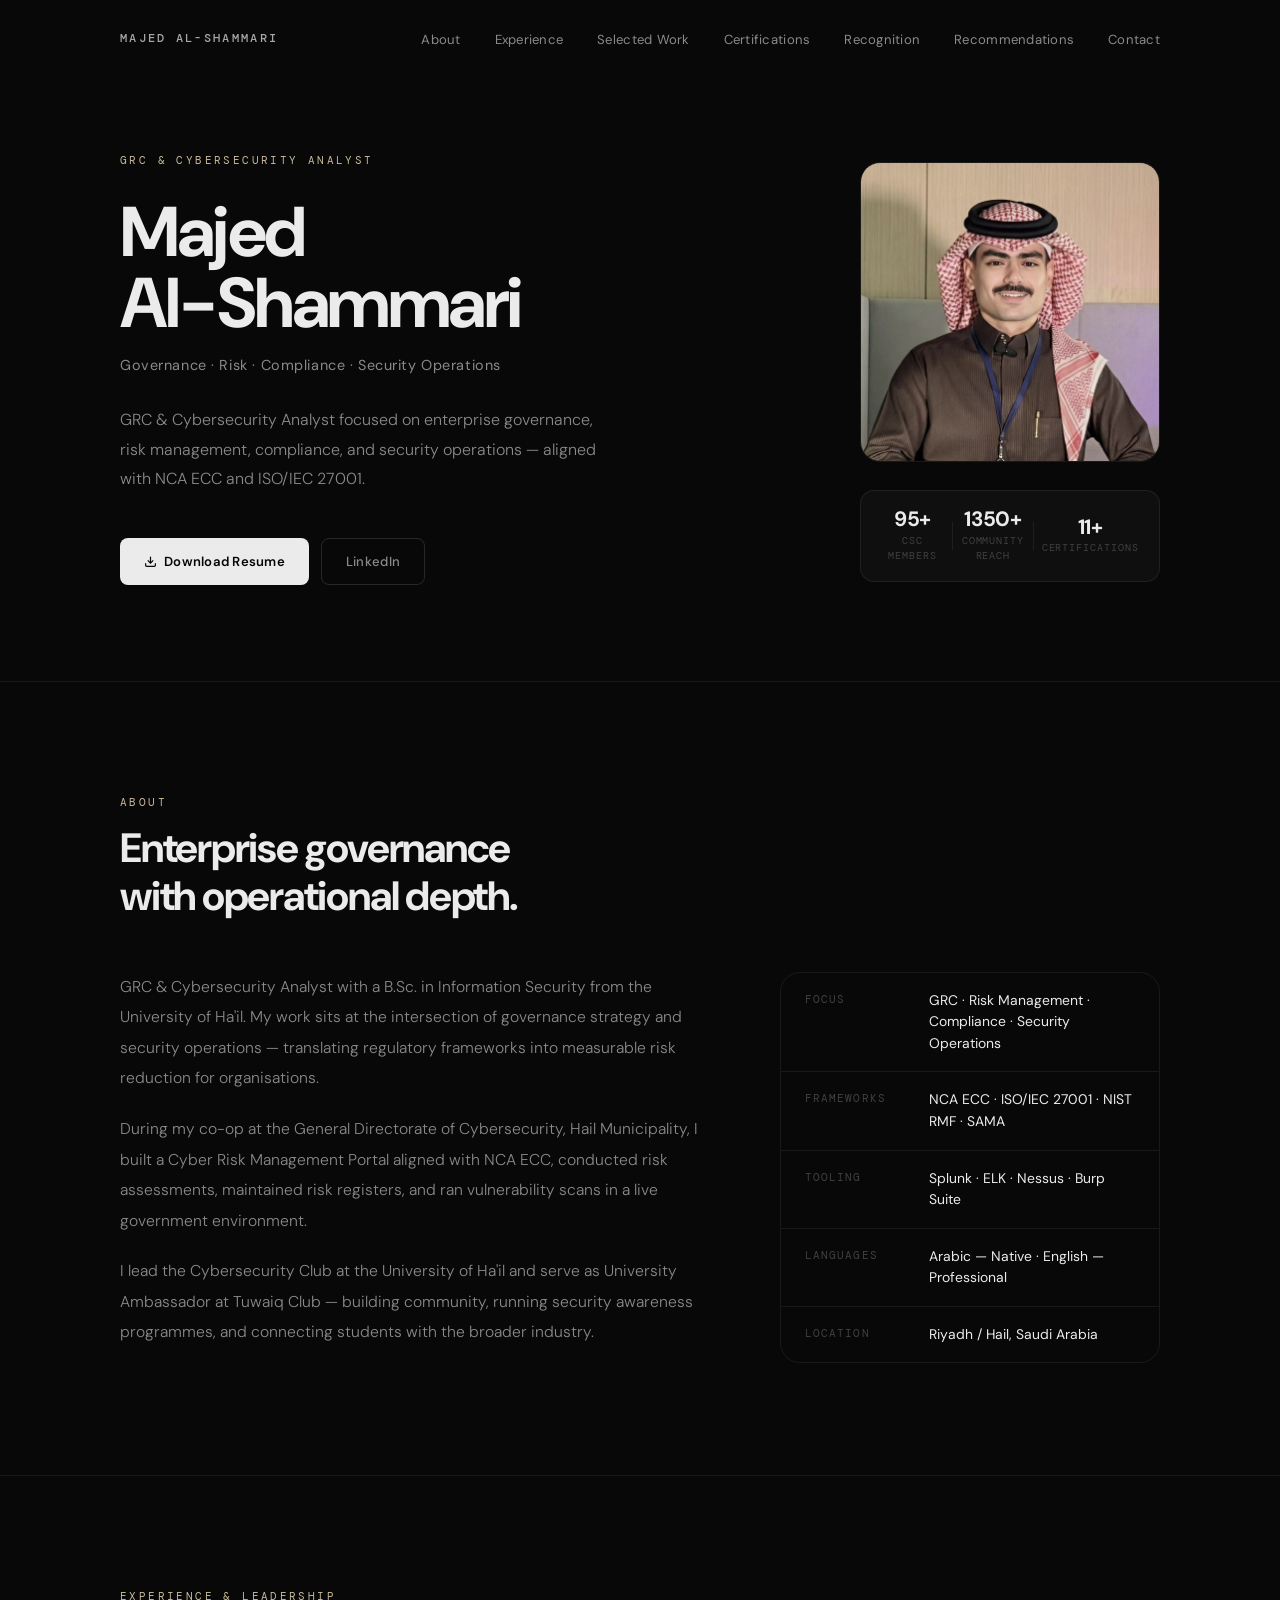
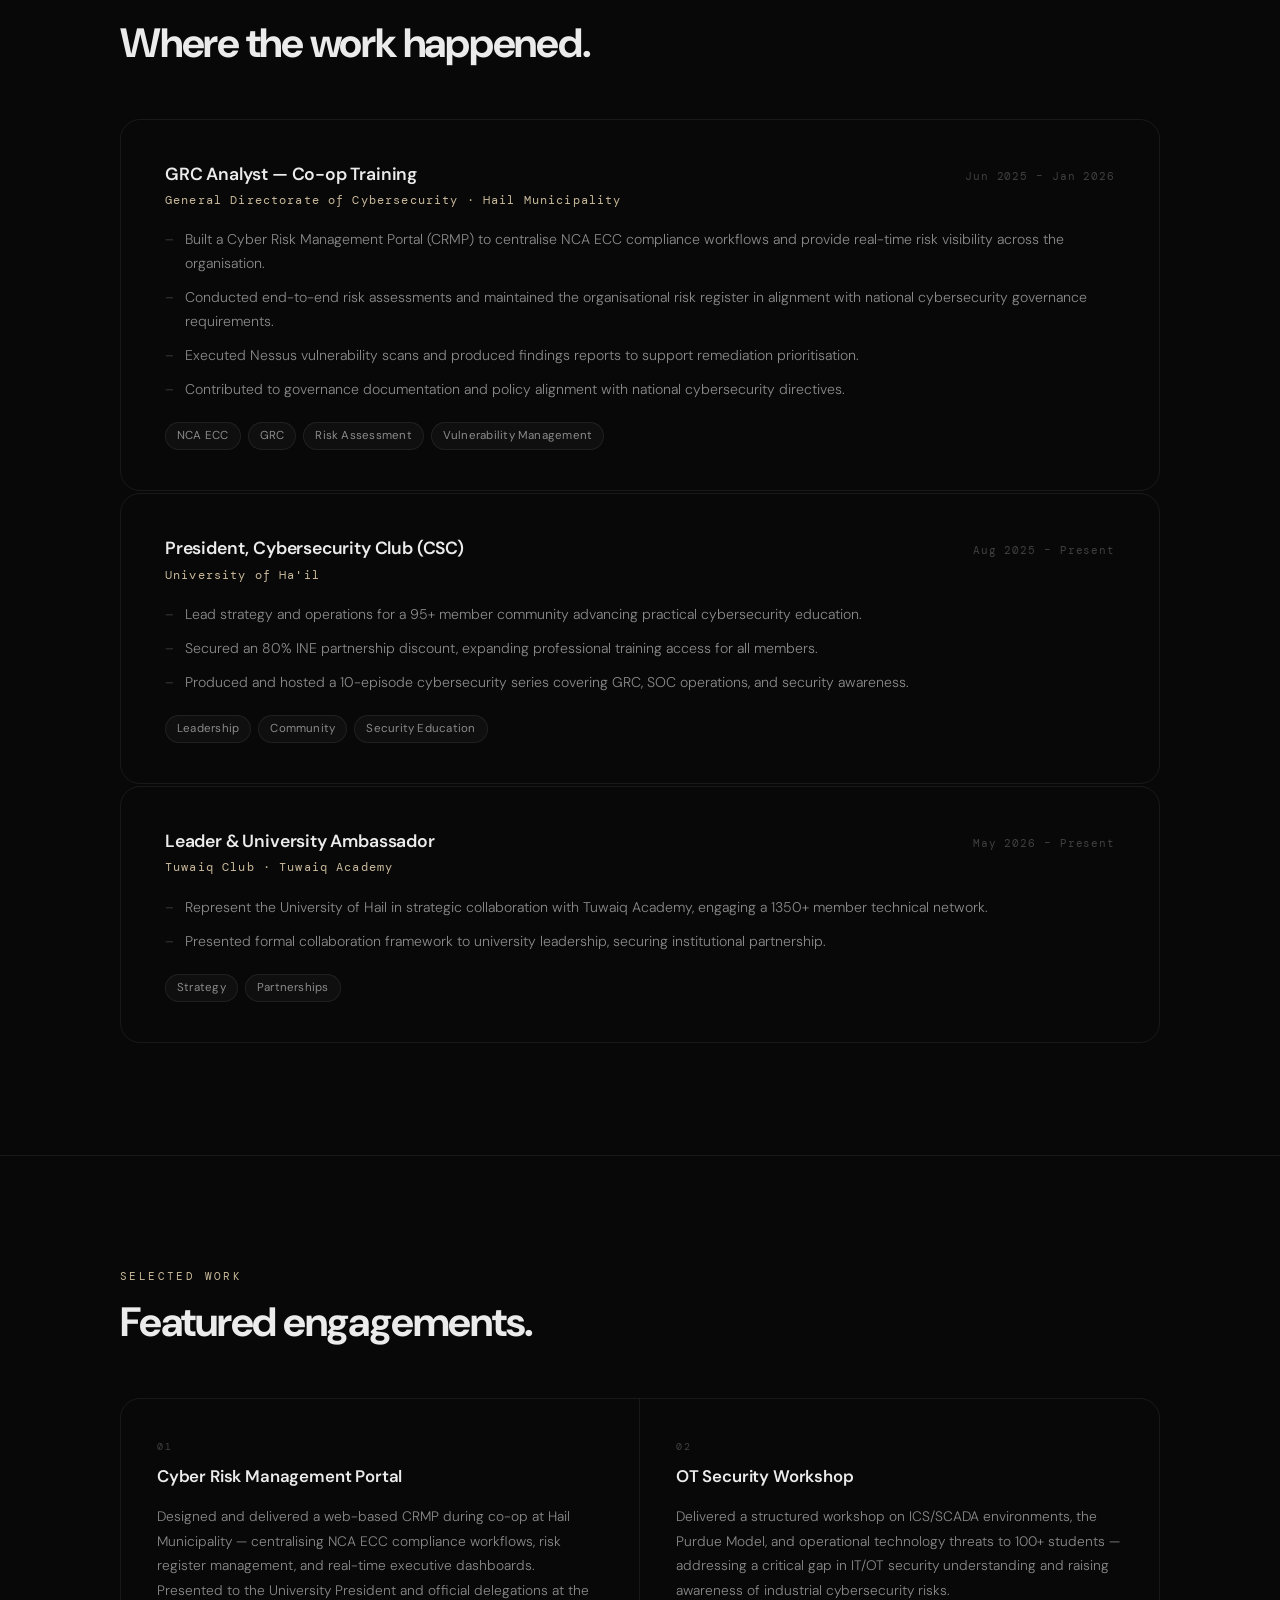
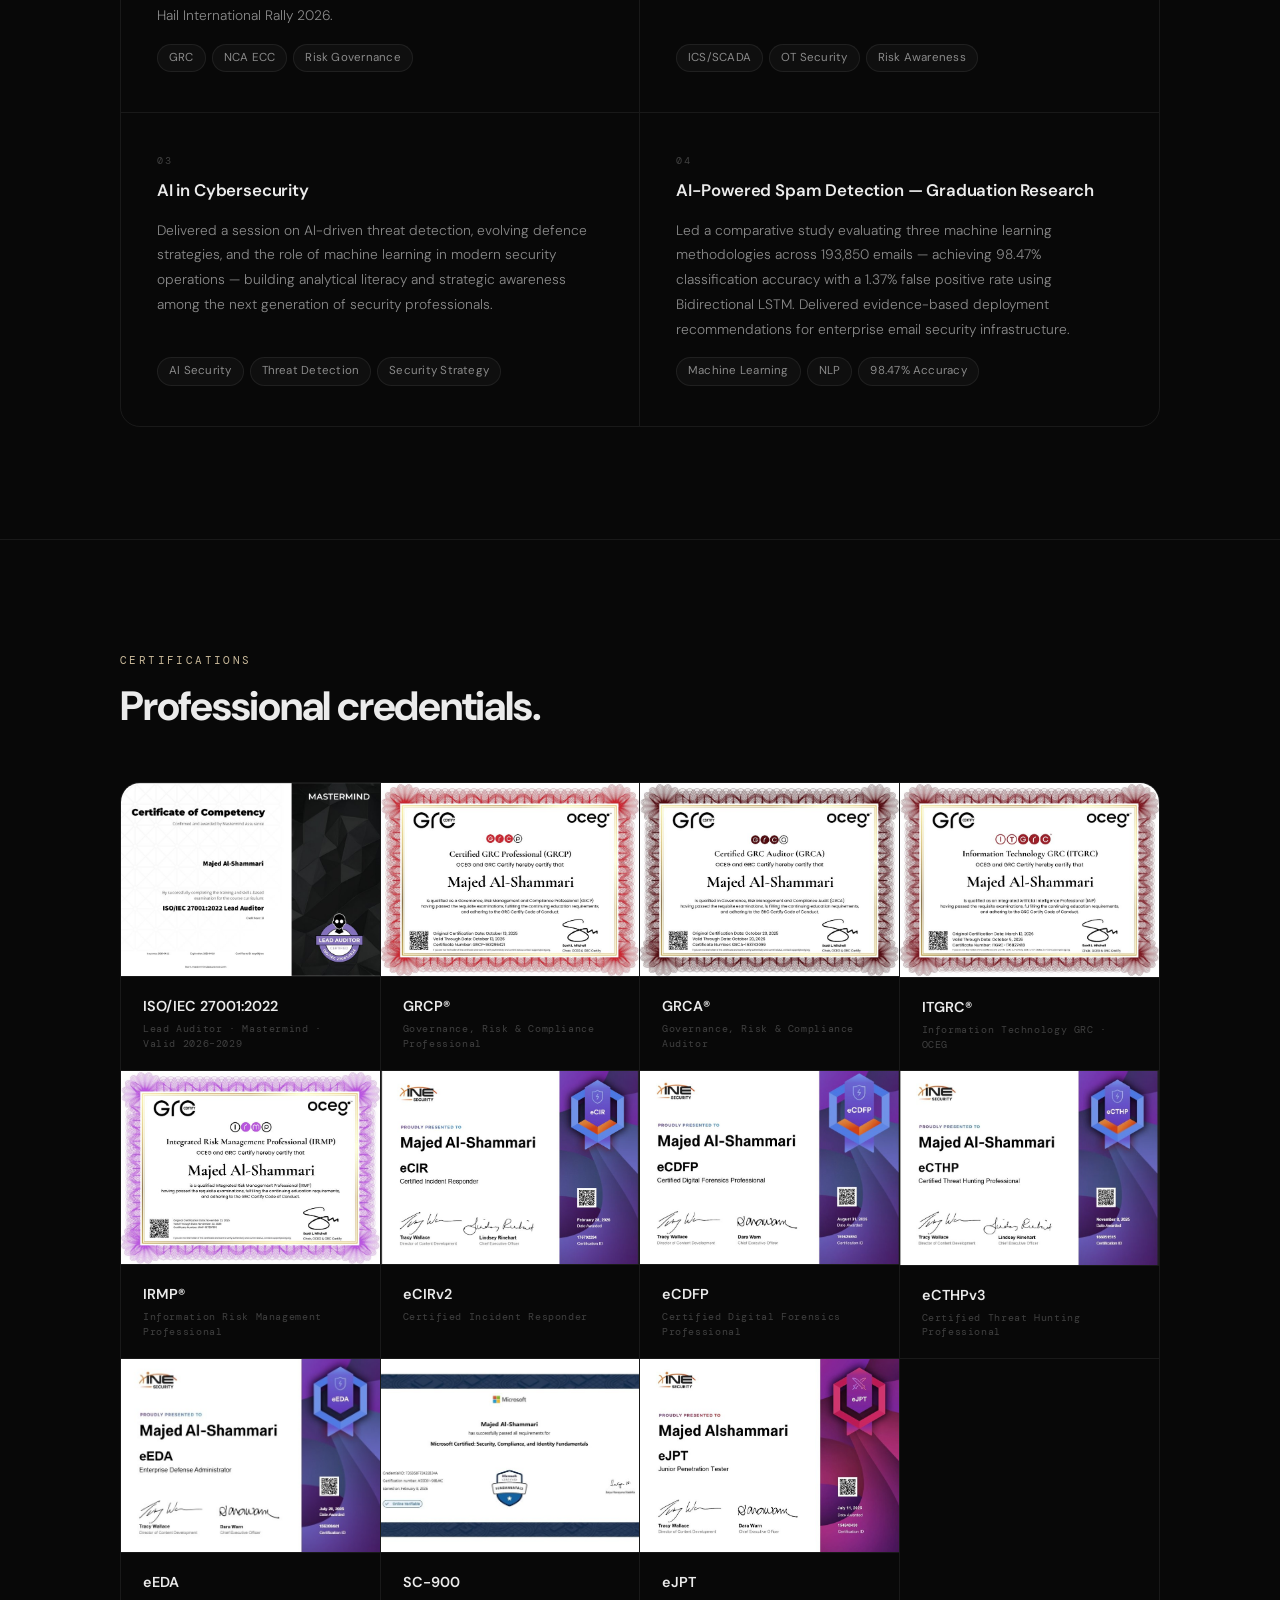
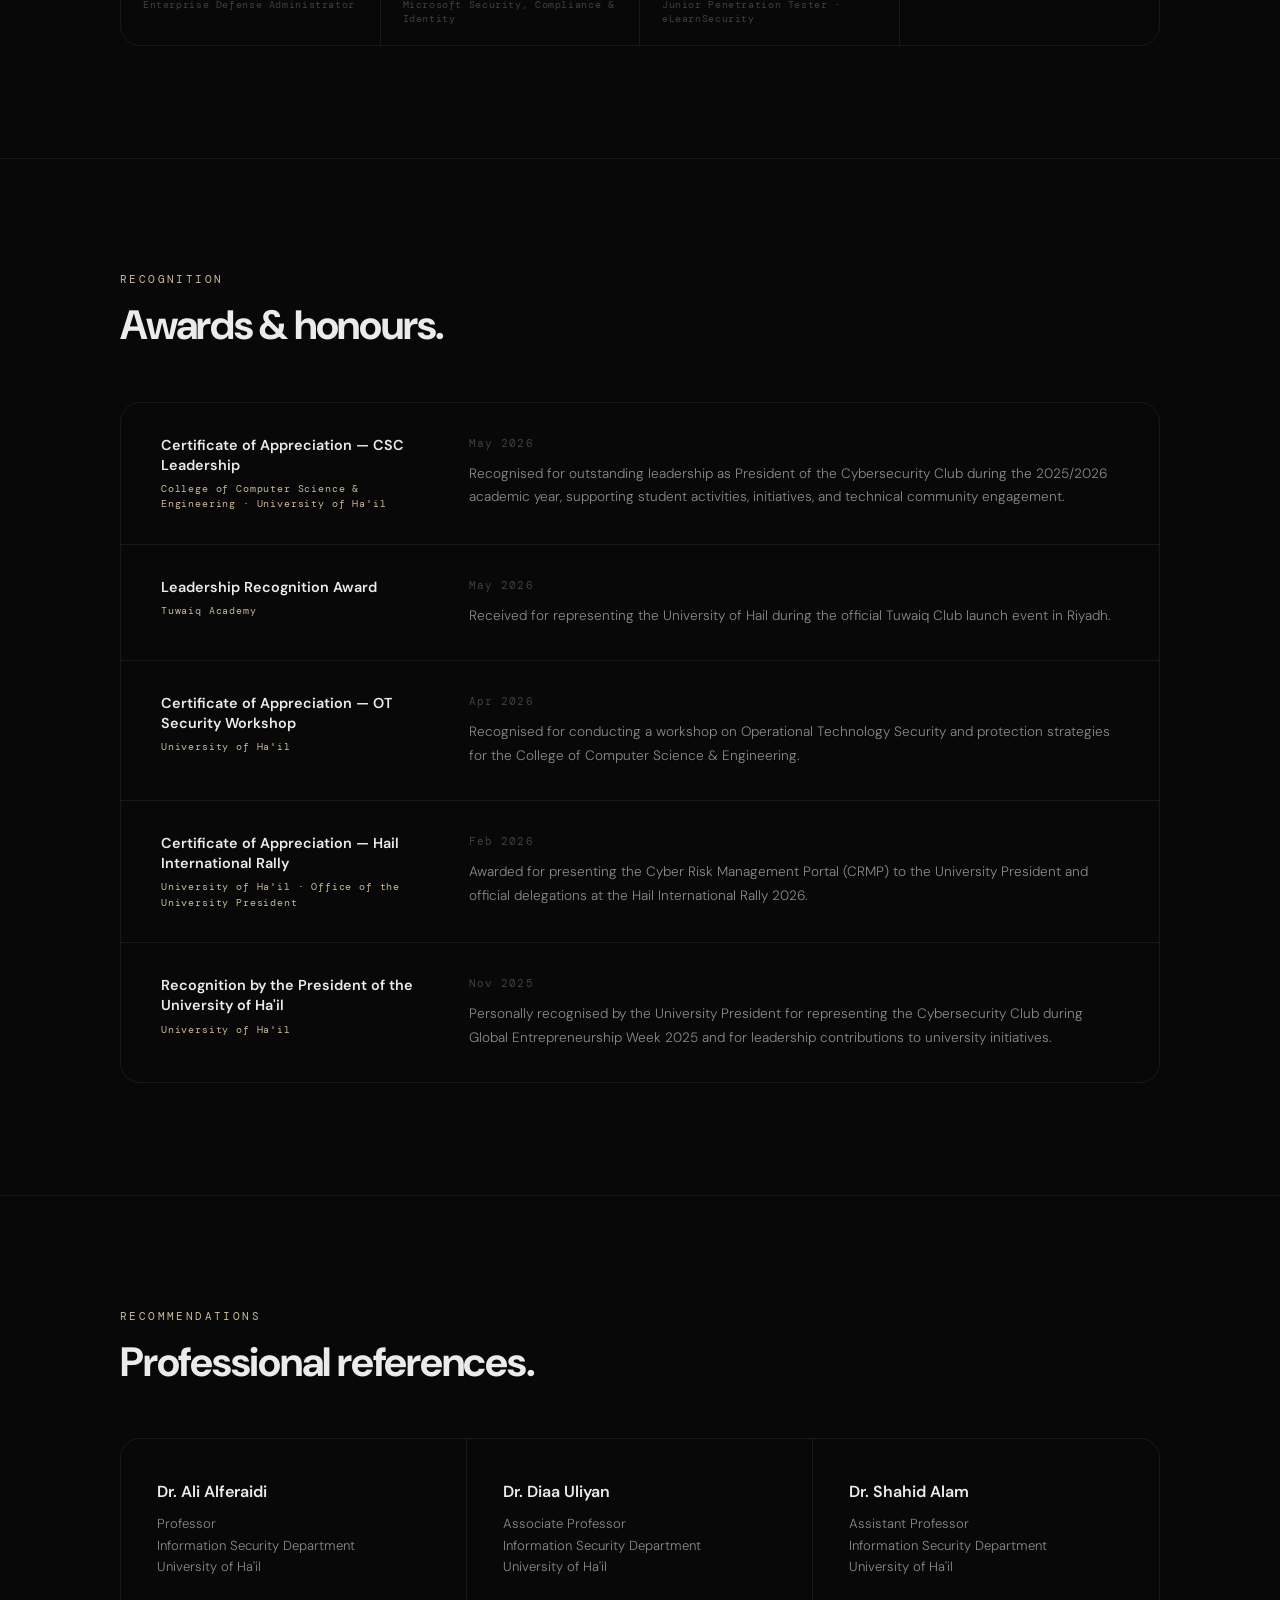
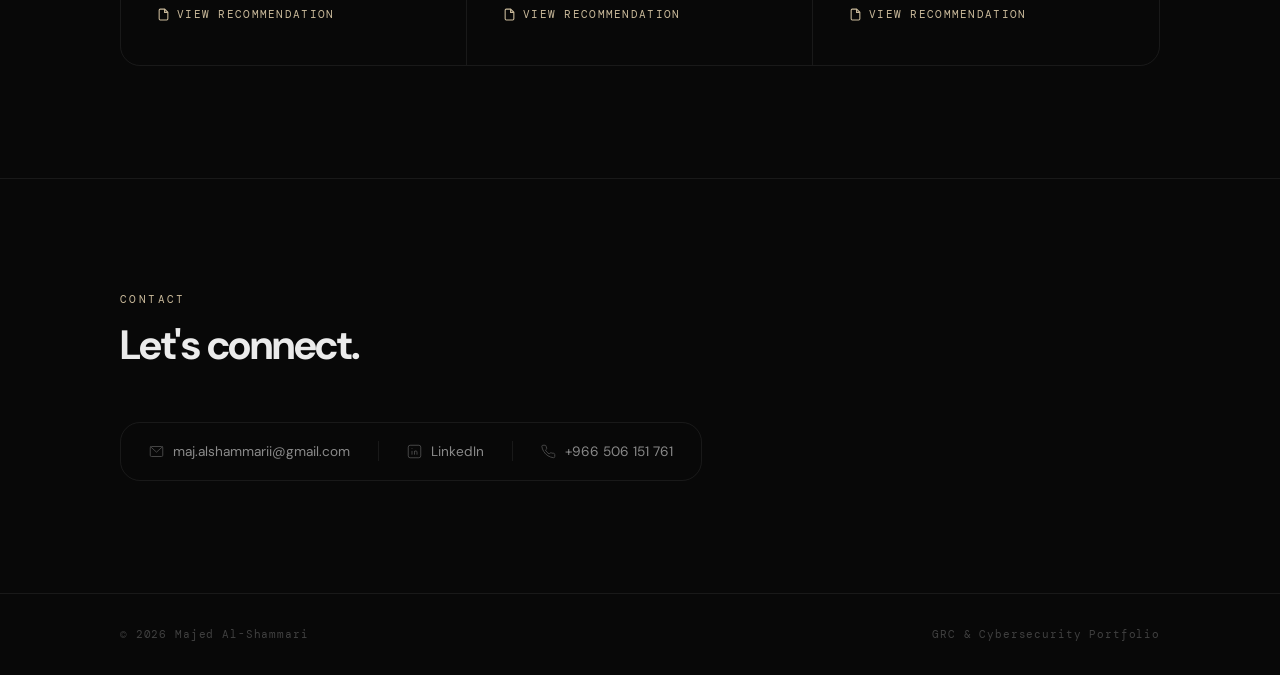
==== commit ab7510dd: "Add files via upload" ====
--- a/index.html
+++ b/index.html
@@ -105,7 +105,7 @@
           </div>
           <div class="hstat-divider"></div>
           <div class="hstat">
-            <span class="hstat-val">8+</span>
+            <span class="hstat-val">11+</span>
             <span class="hstat-lbl">Certifications</span>
           </div>
         </div>
@@ -356,7 +356,7 @@
 
         <div class="cert-card">
           <div class="cert-img">
-            <img src="assets/images/certs/iso27001.jpg" alt="ISO/IEC 27001:2022 Lead Auditor" loading="lazy" width="800" height="566" />
+            <img src="assets/images/certs/iso27001.jpg" alt="ISO/IEC 27001:2022 Lead Auditor" loading="lazy" />
           </div>
           <div class="cert-info">
             <p class="cert-name">ISO/IEC 27001:2022</p>
@@ -366,7 +366,7 @@
 
         <div class="cert-card">
           <div class="cert-img">
-            <img src="assets/images/certs/grcp.jpg" alt="GRCP Certificate" loading="lazy" width="776" height="600" />
+            <img src="assets/images/certs/grcp.jpg" alt="GRCP" loading="lazy" />
           </div>
           <div class="cert-info">
             <p class="cert-name">GRCP®</p>
@@ -376,7 +376,7 @@
 
         <div class="cert-card">
           <div class="cert-img">
-            <img src="assets/images/certs/grca.jpg" alt="GRCA Certificate" loading="lazy" width="776" height="600" />
+            <img src="assets/images/certs/grca.jpg" alt="GRCA" loading="lazy" />
           </div>
           <div class="cert-info">
             <p class="cert-name">GRCA®</p>
@@ -386,17 +386,17 @@
 
         <div class="cert-card">
           <div class="cert-img">
-            <img src="assets/images/certs/itgrc.jpg" alt="ITGRC Certificate" loading="lazy" width="777" height="600" />
+            <img src="assets/images/certs/itgrc.jpg" alt="ITGRC" loading="lazy" />
           </div>
           <div class="cert-info">
             <p class="cert-name">ITGRC®</p>
-            <p class="cert-body">Information Technology GRC · OCEG &amp; GRC Certify</p>
-          </div>
-        </div>
-
-        <div class="cert-card">
-          <div class="cert-img">
-            <img src="assets/images/certs/irmp.jpg" alt="IRMP Certificate" loading="lazy" width="776" height="600" />
+            <p class="cert-body">Information Technology GRC · OCEG</p>
+          </div>
+        </div>
+
+        <div class="cert-card">
+          <div class="cert-img">
+            <img src="assets/images/certs/irmp.jpg" alt="IRMP" loading="lazy" />
           </div>
           <div class="cert-info">
             <p class="cert-name">IRMP®</p>
@@ -406,17 +406,17 @@
 
         <div class="cert-card">
           <div class="cert-img">
-            <img src="assets/images/certs/ecir.jpg" alt="eCIRv2 Certificate" loading="lazy" width="776" height="600" />
+            <img src="assets/images/certs/ecir.jpg" alt="eCIRv2" loading="lazy" />
           </div>
           <div class="cert-info">
             <p class="cert-name">eCIRv2</p>
-            <p class="cert-body">Certified Incident Responder — eLearnSecurity</p>
-          </div>
-        </div>
-
-        <div class="cert-card">
-          <div class="cert-img">
-            <img src="assets/images/certs/ecdfp.jpg" alt="eCDFP Certificate" loading="lazy" width="776" height="600" />
+            <p class="cert-body">Certified Incident Responder</p>
+          </div>
+        </div>
+
+        <div class="cert-card">
+          <div class="cert-img">
+            <img src="assets/images/certs/ecdfp.jpg" alt="eCDFP" loading="lazy" />
           </div>
           <div class="cert-info">
             <p class="cert-name">eCDFP</p>
@@ -426,13 +426,45 @@
 
         <div class="cert-card">
           <div class="cert-img">
-            <img src="assets/images/certs/ecthp.jpg" alt="eCTHPv3 Certificate" loading="lazy" width="776" height="600" />
+            <img src="assets/images/certs/ecthp.jpg" alt="eCTHPv3" loading="lazy" />
           </div>
           <div class="cert-info">
             <p class="cert-name">eCTHPv3</p>
             <p class="cert-body">Certified Threat Hunting Professional</p>
           </div>
         </div>
+
+        <div class="cert-card">
+          <div class="cert-img">
+            <img src="assets/images/certs/eeda.jpg" alt="eEDA" loading="lazy" />
+          </div>
+          <div class="cert-info">
+            <p class="cert-name">eEDA</p>
+            <p class="cert-body">Enterprise Defense Administrator</p>
+          </div>
+        </div>
+
+        <div class="cert-card">
+          <div class="cert-img">
+            <img src="assets/images/certs/sc900.jpg" alt="SC-900" loading="lazy" />
+          </div>
+          <div class="cert-info">
+            <p class="cert-name">SC-900</p>
+            <p class="cert-body">Microsoft Security, Compliance &amp; Identity</p>
+          </div>
+        </div>
+
+        <div class="cert-card">
+          <div class="cert-img">
+            <img src="assets/images/certs/ejpt.jpg" alt="eJPT" loading="lazy" />
+          </div>
+          <div class="cert-info">
+            <p class="cert-name">eJPT</p>
+            <p class="cert-body">Junior Penetration Tester · eLearnSecurity</p>
+          </div>
+        </div>
+
+      </div>
 
       </div>
     </div>
--- a/assets/css/style.css
+++ b/assets/css/style.css
@@ -6,22 +6,21 @@
 
 /* ── Variables ─────────────────────────────────────────────── */
 :root {
-  --bg:          #080808;
-  --surface:     #0f0f0f;
-  --surface-2:   #141414;
-  --border:      rgba(255,255,255,0.07);
-  --border-h:    rgba(255,255,255,0.13);
-  --text:        #ebebeb;
-  --text-2:      #8a8a8a;
-  --text-3:      #404040;
-  --accent:      #c9b99a;
-  --r-sm:        8px;
-  --r-md:        14px;
-  --r-lg:        20px;
-  --ease:        cubic-bezier(0.4, 0, 0.2, 1);
-  --t:           0.28s;
-  --mw:          1120px;
-  --py:          112px;
+  --bg:       #080808;
+  --surface:  #0f0f0f;
+  --border:   rgba(255,255,255,0.07);
+  --border-h: rgba(255,255,255,0.13);
+  --text:     #ebebeb;
+  --text-2:   #8a8a8a;
+  --text-3:   #404040;
+  --accent:   #c9b99a;
+  --r-sm:     8px;
+  --r-md:     14px;
+  --r-lg:     20px;
+  --ease:     cubic-bezier(0.4, 0, 0.2, 1);
+  --t:        0.28s;
+  --mw:       1120px;
+  --py:       112px;
 }
 
 /* ── Reset ─────────────────────────────────────────────────── */
@@ -36,8 +35,8 @@
   line-height: 1.6;
 }
 img { display: block; max-width: 100%; height: auto; }
-a  { text-decoration: none; color: inherit; }
-ul { list-style: none; }
+a   { text-decoration: none; color: inherit; }
+ul  { list-style: none; }
 
 /* ── Utilities ─────────────────────────────────────────────── */
 .wrap {
@@ -52,12 +51,11 @@
 }
 ::-webkit-scrollbar { width: 5px; }
 ::-webkit-scrollbar-track { background: var(--bg); }
-::-webkit-scrollbar-thumb { background: var(--surface-2); border-radius: 99px; }
+::-webkit-scrollbar-thumb { background: #1e1e1e; border-radius: 99px; }
 ::selection { background: var(--accent); color: #000; }
 
-/* ── Eyebrow / labels ──────────────────────────────────────── */
-.eyebrow,
-.sec-label {
+/* ── Labels ─────────────────────────────────────────────────── */
+.eyebrow, .sec-label {
   font-family: 'DM Mono', monospace;
   font-size: 0.68rem;
   letter-spacing: 0.22em;
@@ -66,7 +64,7 @@
 }
 .sec-label { margin-bottom: 14px; }
 
-/* ── Tags ──────────────────────────────────────────────────── */
+/* ── Tags ───────────────────────────────────────────────────── */
 .tag {
   display: inline-block;
   padding: 4px 11px;
@@ -79,6 +77,16 @@
   white-space: nowrap;
 }
 
+/* ── Fade-up animation ──────────────────────────────────────── */
+.fade-up {
+  opacity: 0;
+  transform: translateY(20px);
+  transition: opacity 0.6s var(--ease), transform 0.6s var(--ease);
+}
+.fade-up.visible { opacity: 1; transform: none; }
+.d1 { transition-delay: 0.1s; }
+.d2 { transition-delay: 0.2s; }
+
 
 /* ============================================================
    NAVBAR
@@ -86,14 +94,12 @@
 .nav {
   position: fixed; top: 0; left: 0; right: 0; z-index: 200;
   padding: 26px 0;
-  transition: padding var(--t) var(--ease),
-              background var(--t) var(--ease),
-              border-color var(--t) var(--ease);
+  transition: padding var(--t) var(--ease), background var(--t) var(--ease), border-color var(--t) var(--ease);
   border-bottom: 1px solid transparent;
 }
 .nav.scrolled {
   padding: 14px 0;
-  background: rgba(8,8,8,0.88);
+  background: rgba(8,8,8,0.9);
   backdrop-filter: blur(18px);
   -webkit-backdrop-filter: blur(18px);
   border-bottom-color: var(--border);
@@ -108,16 +114,14 @@
   font-size: 0.72rem;
   font-weight: 500;
   letter-spacing: 0.2em;
-  color: var(--text);
   opacity: 0.7;
   transition: opacity var(--t);
 }
 .nav-logo:hover { opacity: 1; }
-
 .nav-links {
   display: flex;
   gap: 34px;
-  align-items: center;
+  list-style: none;
 }
 .nav-links a {
   font-size: 0.82rem;
@@ -140,7 +144,6 @@
 .nav-links a:hover::after,
 .nav-links a.active::after { width: 100%; }
 
-/* Mobile toggle */
 .nav-toggle {
   display: none;
   flex-direction: column;
@@ -156,10 +159,9 @@
 .nav-toggle.open span:nth-child(2) { opacity: 0; }
 .nav-toggle.open span:nth-child(3) { transform: translateY(-6.5px) rotate(-45deg); }
 
-/* Mobile drawer */
 .nav-drawer {
   position: fixed; inset: 0; z-index: 190;
-  background: rgba(8,8,8,0.96);
+  background: rgba(8,8,8,0.97);
   backdrop-filter: blur(20px);
   display: flex; flex-direction: column;
   align-items: center; justify-content: center; gap: 36px;
@@ -188,7 +190,6 @@
   align-items: start;
 }
 .eyebrow { display: block; margin-bottom: 28px; }
-
 .hero-name {
   font-size: clamp(3rem, 5.5vw, 5.2rem);
   font-weight: 700;
@@ -220,11 +221,9 @@
 .btn-primary {
   display: inline-flex; align-items: center; gap: 7px;
   padding: 12px 24px;
-  background: var(--text);
-  color: #050505;
+  background: var(--text); color: #050505;
   border-radius: var(--r-sm);
-  font-size: 0.82rem; font-weight: 600;
-  letter-spacing: 0.02em;
+  font-size: 0.82rem; font-weight: 600; letter-spacing: 0.02em;
   transition: background var(--t), transform var(--t) var(--ease);
 }
 .btn-primary:hover { background: #d4c4a8; transform: translateY(-1px); }
@@ -232,19 +231,13 @@
 .btn-outline {
   display: inline-flex; align-items: center; gap: 7px;
   padding: 12px 24px;
-  background: transparent;
-  color: var(--text-2);
+  background: transparent; color: var(--text-2);
   border: 1px solid var(--border-h);
   border-radius: var(--r-sm);
-  font-size: 0.82rem; font-weight: 500;
-  letter-spacing: 0.02em;
+  font-size: 0.82rem; font-weight: 500; letter-spacing: 0.02em;
   transition: color var(--t), border-color var(--t), transform var(--t) var(--ease);
 }
-.btn-outline:hover {
-  color: var(--text);
-  border-color: rgba(255,255,255,0.3);
-  transform: translateY(-1px);
-}
+.btn-outline:hover { color: var(--text); border-color: rgba(255,255,255,0.3); transform: translateY(-1px); }
 
 /* Hero aside */
 .hero-aside {
@@ -260,16 +253,13 @@
   aspect-ratio: 1 / 1;
 }
 .hero-photo-frame img {
-  width: 100%;
-  height: 100%;
-  object-fit: cover;
-  object-position: center top;
+  width: 100%; height: 100%;
+  object-fit: cover; object-position: center top;
   filter: grayscale(15%);
   transition: filter 0.5s var(--ease);
 }
 .hero-photo-frame:hover img { filter: grayscale(0%); }
 
-/* Stats strip */
 .hero-stats {
   display: flex;
   align-items: center;
@@ -281,31 +271,21 @@
   gap: 8px;
 }
 .hstat {
-  display: flex;
-  flex-direction: column;
-  align-items: center;
-  gap: 3px;
-  flex: 1;
+  display: flex; flex-direction: column;
+  align-items: center; gap: 3px; flex: 1;
 }
 .hstat-val {
-  font-size: 1.3rem;
-  font-weight: 700;
-  letter-spacing: -0.02em;
-  line-height: 1;
+  font-size: 1.3rem; font-weight: 700;
+  letter-spacing: -0.02em; line-height: 1;
 }
 .hstat-lbl {
   font-family: 'DM Mono', monospace;
-  font-size: 0.6rem;
-  color: var(--text-3);
-  letter-spacing: 0.1em;
-  text-transform: uppercase;
-  text-align: center;
+  font-size: 0.6rem; color: var(--text-3);
+  letter-spacing: 0.1em; text-transform: uppercase; text-align: center;
 }
 .hstat-divider {
-  width: 1px;
-  height: 28px;
-  background: var(--border);
-  flex-shrink: 0;
+  width: 1px; height: 28px;
+  background: var(--border); flex-shrink: 0;
 }
 
 
@@ -313,7 +293,6 @@
    SECTION BASE
    ============================================================ */
 .section { padding: var(--py) 0; }
-
 .sec-head { margin-bottom: 52px; }
 .sec-title {
   font-size: clamp(1.9rem, 3.2vw, 2.6rem);
@@ -333,15 +312,12 @@
   align-items: start;
 }
 .about-copy p {
-  font-size: 0.98rem;
-  font-weight: 300;
-  color: var(--text-2);
-  line-height: 1.95;
+  font-size: 0.98rem; font-weight: 300;
+  color: var(--text-2); line-height: 1.95;
   margin-bottom: 20px;
 }
 .about-copy p:last-child { margin-bottom: 0; }
 
-/* Definition list */
 .about-dl {
   border: 1px solid var(--border);
   border-radius: var(--r-lg);
@@ -359,99 +335,56 @@
 .dl-row:hover { background: var(--surface); }
 dt {
   font-family: 'DM Mono', monospace;
-  font-size: 0.67rem;
-  color: var(--text-3);
-  letter-spacing: 0.1em;
-  text-transform: uppercase;
-  padding-top: 1px;
-}
-dd {
-  font-size: 0.87rem;
-  color: var(--text);
-  line-height: 1.55;
-}
+  font-size: 0.67rem; color: var(--text-3);
+  letter-spacing: 0.1em; text-transform: uppercase; padding-top: 1px;
+}
+dd { font-size: 0.87rem; color: var(--text); line-height: 1.55; }
 
 
 /* ============================================================
    EXPERIENCE
    ============================================================ */
-.exp-list {
-  display: flex;
-  flex-direction: column;
-  gap: 2px;
-}
+.exp-list { display: flex; flex-direction: column; gap: 2px; }
 .exp-card {
   border: 1px solid var(--border);
   border-radius: var(--r-lg);
   padding: 40px 44px;
   transition: border-color var(--t), background var(--t);
-  display: flex;
-  flex-direction: column;
-  gap: 20px;
-}
-.exp-card:hover {
-  border-color: var(--border-h);
-  background: var(--surface);
-}
+  display: flex; flex-direction: column; gap: 20px;
+}
+.exp-card:hover { border-color: var(--border-h); background: var(--surface); }
 .exp-header {
-  display: flex;
-  align-items: baseline;
+  display: flex; align-items: baseline;
   justify-content: space-between;
-  gap: 24px;
-  flex-wrap: wrap;
-  margin-bottom: 4px;
-}
-.exp-role {
-  font-size: 1.1rem;
-  font-weight: 600;
-  letter-spacing: -0.01em;
-}
+  gap: 24px; flex-wrap: wrap; margin-bottom: 4px;
+}
+.exp-role { font-size: 1.1rem; font-weight: 600; letter-spacing: -0.01em; }
 .exp-period {
   font-family: 'DM Mono', monospace;
-  font-size: 0.7rem;
-  color: var(--text-3);
-  letter-spacing: 0.08em;
-  white-space: nowrap;
-  flex-shrink: 0;
+  font-size: 0.7rem; color: var(--text-3);
+  letter-spacing: 0.08em; white-space: nowrap; flex-shrink: 0;
 }
 .exp-org {
   font-family: 'DM Mono', monospace;
-  font-size: 0.72rem;
-  color: var(--accent);
-  letter-spacing: 0.1em;
-  margin-bottom: 18px;
-}
-.exp-points {
-  display: flex;
-  flex-direction: column;
-  gap: 10px;
-}
+  font-size: 0.72rem; color: var(--accent);
+  letter-spacing: 0.1em; margin-bottom: 18px;
+}
+.exp-points { display: flex; flex-direction: column; gap: 10px; }
 .exp-points li {
-  font-size: 0.88rem;
-  font-weight: 300;
-  color: var(--text-2);
-  line-height: 1.7;
-  padding-left: 20px;
-  position: relative;
-}
-.exp-points li::before {
-  content: '–';
-  position: absolute; left: 0;
-  color: var(--text-3);
-}
-.exp-tags {
-  display: flex;
-  flex-wrap: wrap;
-  gap: 7px;
-}
-
-
-/* ============================================================
-   SELECTED WORK
+  font-size: 0.88rem; font-weight: 300;
+  color: var(--text-2); line-height: 1.7;
+  padding-left: 20px; position: relative;
+}
+.exp-points li::before { content: '–'; position: absolute; left: 0; color: var(--text-3); }
+.exp-tags { display: flex; flex-wrap: wrap; gap: 7px; }
+
+
+/* ============================================================
+   SELECTED WORK — 2×2 grid on desktop
    ============================================================ */
 .work-grid {
   display: grid;
-  grid-template-columns: repeat(3, 1fr);
+  grid-template-columns: repeat(2, 1fr);
   border: 1px solid var(--border);
   border-radius: var(--r-lg);
   overflow: hidden;
@@ -459,46 +392,27 @@
 .work-card {
   padding: 40px 36px;
   border-right: 1px solid var(--border);
-  display: flex;
-  flex-direction: column;
-  gap: 16px;
+  border-bottom: 1px solid var(--border);
+  display: flex; flex-direction: column; gap: 16px;
   transition: background var(--t);
 }
-.work-card:last-child { border-right: none; }
+/* 2-col grid: right border on odd, bottom border on first row */
+.work-card:nth-child(even)  { border-right: none; }
+.work-card:nth-child(n+3)   { border-bottom: none; }
 .work-card:hover { background: var(--surface); }
-.work-top {
-  display: flex;
-  flex-direction: column;
-  gap: 10px;
-}
+
+.work-top { display: flex; flex-direction: column; gap: 10px; }
 .work-idx {
   font-family: 'DM Mono', monospace;
-  font-size: 0.65rem;
-  color: var(--text-3);
-  letter-spacing: 0.16em;
-}
-.work-title {
-  font-size: 1.05rem;
-  font-weight: 600;
-  line-height: 1.3;
-  letter-spacing: -0.01em;
-}
-.work-body {
-  font-size: 0.86rem;
-  font-weight: 300;
-  color: var(--text-2);
-  line-height: 1.8;
-  flex: 1;
-}
-.work-foot {
-  display: flex;
-  flex-wrap: wrap;
-  gap: 6px;
-}
-
-
-/* ============================================================
-   CERTIFICATIONS
+  font-size: 0.65rem; color: var(--text-3); letter-spacing: 0.16em;
+}
+.work-title { font-size: 1.05rem; font-weight: 600; line-height: 1.3; letter-spacing: -0.01em; }
+.work-body  { font-size: 0.86rem; font-weight: 300; color: var(--text-2); line-height: 1.8; flex: 1; }
+.work-foot  { display: flex; flex-wrap: wrap; gap: 6px; }
+
+
+/* ============================================================
+   CERTIFICATIONS — 4 columns, 3 rows (11 cards)
    ============================================================ */
 .cert-grid {
   display: grid;
@@ -513,11 +427,12 @@
   overflow: hidden;
   transition: background var(--t);
 }
-/* Remove right border on every 4th */
-.cert-card:nth-child(4n) { border-right: none; }
-/* Remove bottom border on last row (cards 5–8) */
-.cert-card:nth-child(n+5) { border-bottom: none; }
+/* No right border on every 4th card */
+.cert-card:nth-child(4n)  { border-right: none; }
+/* No bottom border on last row (cards 9–12) */
+.cert-card:nth-child(n+9) { border-bottom: none; }
 .cert-card:hover { background: var(--surface); }
+
 .cert-img {
   overflow: hidden;
   aspect-ratio: 4 / 3;
@@ -529,308 +444,28 @@
   filter: grayscale(20%);
   transition: transform 0.5s var(--ease), filter 0.4s var(--ease);
 }
-.cert-card:hover .cert-img img {
-  transform: scale(1.04);
-  filter: grayscale(0%);
-}
+.cert-card:hover .cert-img img { transform: scale(1.04); filter: grayscale(0%); }
 .cert-info { padding: 18px 22px; }
-.cert-name {
-  font-size: 0.9rem;
-  font-weight: 600;
-  margin-bottom: 4px;
-}
+.cert-name { font-size: 0.9rem; font-weight: 600; margin-bottom: 4px; }
 .cert-body {
   font-family: 'DM Mono', monospace;
-  font-size: 0.65rem;
-  color: var(--text-3);
-  letter-spacing: 0.06em;
-  line-height: 1.4;
-}
-
-
-/* ============================================================
-   RECOMMENDATIONS
-   ============================================================ */
-.rec-grid {
-  display: grid;
-  grid-template-columns: repeat(3, 1fr);
-  border: 1px solid var(--border);
-  border-radius: var(--r-lg);
-  overflow: hidden;
-}
-.rec-card {
-  padding: 40px 36px;
-  border-right: 1px solid var(--border);
-  display: flex;
-  flex-direction: column;
-  justify-content: space-between;
-  gap: 28px;
-  transition: background var(--t);
-}
-.rec-card:last-child { border-right: none; }
-.rec-card:hover { background: var(--surface); }
-.rec-name {
-  font-size: 1rem;
-  font-weight: 600;
-  margin-bottom: 8px;
-}
-.rec-title {
-  font-size: 0.82rem;
-  color: var(--text-2);
-  line-height: 1.65;
-  font-weight: 300;
-}
-.rec-link {
-  display: inline-flex;
-  align-items: center;
-  gap: 7px;
-  font-family: 'DM Mono', monospace;
-  font-size: 0.67rem;
-  letter-spacing: 0.12em;
-  text-transform: uppercase;
-  color: var(--accent);
-  border-bottom: 1px solid transparent;
-  padding-bottom: 1px;
-  width: fit-content;
-  transition: border-color var(--t);
-}
-.rec-link:hover { border-bottom-color: var(--accent); }
-.rec-link svg { flex-shrink: 0; }
-
-
-/* ============================================================
-   CONTACT
-   ============================================================ */
-.contact-row {
-  display: flex;
-  align-items: center;
-  flex-wrap: wrap;
-  gap: 0;
-  border: 1px solid var(--border);
-  border-radius: var(--r-lg);
-  overflow: hidden;
-  width: fit-content;
-}
-.contact-link {
-  display: inline-flex;
-  align-items: center;
-  gap: 9px;
-  padding: 18px 28px;
-  font-size: 0.85rem;
-  color: var(--text-2);
-  transition: color var(--t), background var(--t);
-  white-space: nowrap;
-}
-.contact-link svg {
-  flex-shrink: 0;
-  opacity: 0.5;
-  transition: opacity var(--t);
-}
-.contact-link:hover {
-  color: var(--text);
-  background: var(--surface);
-}
-.contact-link:hover svg { opacity: 1; }
-.contact-sep {
-  width: 1px;
-  height: 20px;
-  background: var(--border);
-  flex-shrink: 0;
-}
-
-
-/* ============================================================
-   FOOTER
-   ============================================================ */
-.footer {
-  border-top: 1px solid var(--border);
-  padding: 32px 0;
-}
-.footer-inner {
-  display: flex;
-  align-items: center;
-  justify-content: space-between;
-}
-.footer-inner span {
-  font-family: 'DM Mono', monospace;
-  font-size: 0.67rem;
-  color: var(--text-3);
-  letter-spacing: 0.08em;
-}
-
-
-/* ============================================================
-   SCROLL REVEAL
-   ============================================================ */
-.fade-up {
-  opacity: 0;
-  transform: translateY(20px);
-  transition: opacity 0.6s var(--ease), transform 0.6s var(--ease);
-}
-.fade-up.visible { opacity: 1; transform: none; }
-.d1 { transition-delay: 0.1s; }
-.d2 { transition-delay: 0.2s; }
-
-
-/* ============================================================
-   RESPONSIVE
-   ============================================================ */
-@media (max-width: 1024px) {
-  .hero-inner {
-    grid-template-columns: 1fr;
-    gap: 52px;
-  }
-  .hero-aside {
-    flex-direction: row;
-    align-items: center;
-    gap: 24px;
-    padding-top: 0;
-  }
-  .hero-photo-frame {
-    width: 160px;
-    height: 160px;
-    flex-shrink: 0;
-  }
-  .hero-stats { flex: 1; }
-  .hero-desc { max-width: 600px; }
-  .about-grid { grid-template-columns: 1fr; gap: 44px; }
-  .work-grid  { grid-template-columns: 1fr 1fr; }
-  .work-card:nth-child(2) { border-right: none; }
-  .work-card:nth-child(2) { border-bottom: 1px solid var(--border); }
-  .work-card:nth-child(3) {
-    grid-column: 1 / -1;
-    border-right: none;
-    border-top: 1px solid var(--border);
-  }
-  .cert-grid  { grid-template-columns: 1fr 1fr; }
-  .cert-card:nth-child(4n) { border-right: 1px solid var(--border); }
-  .cert-card:nth-child(n+5) { border-bottom: 1px solid var(--border); }
-  .cert-card:nth-child(even) { border-right: none; }
-  .cert-card:nth-child(n+7)  { border-bottom: none; }
-  .rec-grid   { grid-template-columns: 1fr; }
-  .rec-card   { border-right: none; border-bottom: 1px solid var(--border); }
-  .rec-card:last-child { border-bottom: none; }
-}
-
-@media (max-width: 768px) {
-  :root { --py: 72px; }
-  .wrap { padding: 0 20px; }
-  .nav-links { display: none; }
-  .nav-toggle { display: flex; }
-  .hero { padding: 112px 0 64px; }
-  .hero-aside { flex-direction: column; }
-  .hero-photo-frame { width: 100%; height: auto; aspect-ratio: 1/1; max-width: 280px; margin: 0 auto; }
-  .hero-name { font-size: 2.6rem; }
-  .hero-desc { font-size: 0.95rem; }
-  .sec-head { margin-bottom: 40px; }
-  .exp-card { padding: 24px 20px; }
-  .exp-header { flex-direction: column; gap: 4px; }
-  .work-grid { grid-template-columns: 1fr; }
-  .work-card {
-    border-right: none;
-    border-bottom: 1px solid var(--border);
-  }
-  .work-card:last-child { border-bottom: none; }
-  .cert-grid { grid-template-columns: 1fr 1fr; }
-  .cert-card:nth-child(4n) { border-right: 1px solid var(--border); }
-  .cert-card:nth-child(n+5) { border-bottom: 1px solid var(--border); }
-  .cert-card:nth-child(even) { border-right: none; }
-  .cert-card:nth-child(n+7)  { border-bottom: none; }
-  .award-row { grid-template-columns: 1fr; gap: 10px; padding: 22px 20px; }
-  .contact-row { width: 100%; flex-direction: column; align-items: stretch; }
-  .contact-sep { width: 100%; height: 1px; }
-  .contact-link { padding: 16px 22px; }
-  .footer-inner { flex-direction: column; gap: 8px; text-align: center; }
-}
-
-@media (max-width: 480px) {
-  .hero-name { font-size: 2.3rem; }
-  .hero-cta  { flex-direction: column; }
-  .btn-primary, .btn-outline { justify-content: center; }
-  .cert-grid { grid-template-columns: 1fr 1fr; }
-  .sec-title { font-size: 1.8rem; }
-}
-
-
-.work-link {
-  display: inline-flex;
-  align-items: center;
-  gap: 5px;
-  font-family: 'DM Mono', monospace;
-  font-size: 0.67rem;
-  letter-spacing: 0.1em;
-  text-transform: uppercase;
-  color: var(--accent);
-  border-bottom: 1px solid transparent;
-  padding-bottom: 1px;
-  transition: border-color var(--t);
-  margin-top: 4px;
-}
-.work-link:hover { border-bottom-color: var(--accent); }
-
-/* 2x2 work grid variant */
-.work-grid--4 {
-  grid-template-columns: repeat(2, 1fr);
-}
-.work-grid--4 .work-card {
-  border-right: 1px solid var(--border);
-  border-bottom: 1px solid var(--border);
-}
-.work-grid--4 .work-card:nth-child(even) { border-right: none; }
-.work-grid--4 .work-card:nth-child(n+3)  { border-bottom: none; }
-   ============================================================ */
-.cert-card--text {
-  display: flex;
-  align-items: center;
-  justify-content: center;
-  min-height: 220px;
-}
-.cert-info--centered {
-  display: flex;
-  flex-direction: column;
-  align-items: center;
-  justify-content: center;
-  text-align: center;
-  padding: 36px 24px;
-  gap: 8px;
-  height: 100%;
-}
-.cert-iso-badge {
-  width: 48px;
-  height: 48px;
-  border: 1.5px solid var(--border-h);
-  border-radius: 50%;
-  display: flex;
-  align-items: center;
-  justify-content: center;
-  font-family: 'DM Mono', monospace;
-  font-size: 0.7rem;
-  font-weight: 500;
-  letter-spacing: 0.1em;
-  color: var(--accent);
-  margin-bottom: 8px;
-}
-.cert-validity {
-  font-family: 'DM Mono', monospace;
-  font-size: 0.62rem;
-  color: var(--text-3);
-  letter-spacing: 0.1em;
-  margin-top: 4px;
-}
-
-/* ============================================================
-   RECOGNITION / AWARDS
+  font-size: 0.65rem; color: var(--text-3);
+  letter-spacing: 0.06em; line-height: 1.4;
+}
+
+
+/* ============================================================
+   RECOGNITION
    ============================================================ */
 .awards-list {
-  display: flex;
-  flex-direction: column;
+  display: flex; flex-direction: column;
   border: 1px solid var(--border);
   border-radius: var(--r-lg);
   overflow: hidden;
 }
 .award-row {
   display: grid;
-  grid-template-columns: 280px 1fr;
+  grid-template-columns: 260px 1fr;
   gap: 48px;
   padding: 32px 40px;
   border-bottom: 1px solid var(--border);
@@ -839,44 +474,234 @@
 }
 .award-row:last-child { border-bottom: none; }
 .award-row:hover { background: var(--surface); }
-
-.award-title {
-  font-size: 0.9rem;
-  font-weight: 600;
-  color: var(--text);
-  line-height: 1.4;
-  margin-bottom: 6px;
-}
+.award-title { font-size: 0.9rem; font-weight: 600; color: var(--text); line-height: 1.4; margin-bottom: 6px; }
 .award-issuer {
   font-family: 'DM Mono', monospace;
-  font-size: 0.65rem;
+  font-size: 0.65rem; color: var(--accent);
+  letter-spacing: 0.08em; line-height: 1.5;
+}
+.award-date {
+  font-family: 'DM Mono', monospace;
+  font-size: 0.67rem; color: var(--text-3);
+  letter-spacing: 0.1em; display: block; margin-bottom: 10px;
+}
+.award-desc { font-size: 0.85rem; font-weight: 300; color: var(--text-2); line-height: 1.75; }
+
+
+/* ============================================================
+   RECOMMENDATIONS
+   ============================================================ */
+.rec-grid {
+  display: grid;
+  grid-template-columns: repeat(3, 1fr);
+  border: 1px solid var(--border);
+  border-radius: var(--r-lg);
+  overflow: hidden;
+}
+.rec-card {
+  padding: 40px 36px;
+  border-right: 1px solid var(--border);
+  display: flex; flex-direction: column;
+  justify-content: space-between; gap: 28px;
+  transition: background var(--t);
+}
+.rec-card:last-child { border-right: none; }
+.rec-card:hover { background: var(--surface); }
+.rec-name  { font-size: 1rem; font-weight: 600; margin-bottom: 8px; }
+.rec-title { font-size: 0.82rem; color: var(--text-2); line-height: 1.65; font-weight: 300; }
+.rec-link {
+  display: inline-flex; align-items: center; gap: 7px;
+  font-family: 'DM Mono', monospace;
+  font-size: 0.67rem; letter-spacing: 0.12em; text-transform: uppercase;
   color: var(--accent);
-  letter-spacing: 0.08em;
-  line-height: 1.5;
-}
-.award-date {
-  font-family: 'DM Mono', monospace;
-  font-size: 0.67rem;
-  color: var(--text-3);
-  letter-spacing: 0.1em;
-  display: block;
-  margin-bottom: 10px;
-}
-.award-desc {
-  font-size: 0.85rem;
-  font-weight: 300;
-  color: var(--text-2);
-  line-height: 1.75;
-}
-
-/* Responsive — awards */
+  border-bottom: 1px solid transparent; padding-bottom: 1px;
+  width: fit-content;
+  transition: border-color var(--t);
+}
+.rec-link:hover { border-bottom-color: var(--accent); }
+
+
+/* ============================================================
+   CONTACT
+   ============================================================ */
+.contact-row {
+  display: flex;
+  align-items: center;
+  flex-wrap: wrap;
+  border: 1px solid var(--border);
+  border-radius: var(--r-lg);
+  overflow: hidden;
+  width: fit-content;
+}
+.contact-link {
+  display: inline-flex; align-items: center; gap: 9px;
+  padding: 18px 28px;
+  font-size: 0.85rem; color: var(--text-2);
+  transition: color var(--t), background var(--t);
+  white-space: nowrap;
+}
+.contact-link svg { flex-shrink: 0; opacity: 0.5; transition: opacity var(--t); }
+.contact-link:hover { color: var(--text); background: var(--surface); }
+.contact-link:hover svg { opacity: 1; }
+.contact-sep { width: 1px; height: 20px; background: var(--border); flex-shrink: 0; }
+
+
+/* ============================================================
+   FOOTER
+   ============================================================ */
+.footer { border-top: 1px solid var(--border); padding: 32px 0; }
+.footer-inner { display: flex; align-items: center; justify-content: space-between; }
+.footer-inner span {
+  font-family: 'DM Mono', monospace;
+  font-size: 0.67rem; color: var(--text-3); letter-spacing: 0.08em;
+}
+
+
+/* ============================================================
+   RESPONSIVE — Tablet ≤1024px
+   ============================================================ */
+@media (max-width: 1024px) {
+  .hero-inner        { grid-template-columns: 1fr; gap: 44px; }
+  .hero-aside        { flex-direction: row; align-items: center; gap: 24px; padding-top: 0; }
+  .hero-photo-frame  { width: 140px; height: 140px; flex-shrink: 0; aspect-ratio: unset; }
+  .hero-stats        { flex: 1; }
+  .hero-desc         { max-width: 600px; }
+
+  .about-grid        { grid-template-columns: 1fr; gap: 44px; }
+
+  /* Work stays 2×2 — already set */
+
+  /* Certs → 2 cols, 6 rows */
+  .cert-grid         { grid-template-columns: repeat(2, 1fr); }
+  .cert-card:nth-child(4n)   { border-right: 1px solid var(--border); }
+  .cert-card:nth-child(n+9)  { border-bottom: 1px solid var(--border); }
+  .cert-card:nth-child(even) { border-right: none; }
+  .cert-card:nth-child(n+11) { border-bottom: none; }
+  .cert-card:last-child      { border-right: none; border-bottom: none; }
+
+  /* Rec → stack */
+  .rec-grid  { grid-template-columns: 1fr; }
+  .rec-card  { border-right: none; border-bottom: 1px solid var(--border); }
+  .rec-card:last-child { border-bottom: none; }
+}
+
+
+/* ============================================================
+   RESPONSIVE — Mobile ≤768px
+   ============================================================ */
 @media (max-width: 768px) {
-  .award-row {
-    grid-template-columns: 1fr;
-    gap: 12px;
-    padding: 24px 22px;
+  :root { --py: 64px; }
+  .wrap  { padding: 0 18px; }
+
+  /* Navbar */
+  .nav-links  { display: none; }
+  .nav-toggle { display: flex; }
+  .nav        { padding: 20px 0; }
+  .nav.scrolled { padding: 12px 0; }
+
+  /* Hero — photo small circle + stats row above text */
+  .hero        { padding: 88px 0 56px; }
+  .hero-inner  { gap: 24px; }
+  .hero-aside  {
+    order: -1;
+    flex-direction: row;
+    align-items: center;
+    gap: 16px;
   }
-}
-
-/* 7th cert card - no right border */
-.cert-card:last-child { border-right: none; }
+  .hero-photo-frame {
+    width: 64px; height: 64px;
+    flex-shrink: 0;
+    border-radius: 50%;
+    aspect-ratio: unset;
+  }
+  .hero-stats {
+    flex: 1;
+    background: none; border: none; border-radius: 0; padding: 0;
+    gap: 10px;
+  }
+  .hstat-val     { font-size: 1rem; }
+  .hstat-lbl     { font-size: 0.52rem; }
+  .hstat-divider { height: 16px; }
+  .hero-name  { font-size: 2.4rem; margin-bottom: 10px; }
+  .hero-sub   { font-size: 0.82rem; margin-bottom: 18px; }
+  .hero-desc  { font-size: 0.9rem; margin-bottom: 28px; }
+  .hero-cta   { gap: 10px; }
+
+  /* Sections */
+  .sec-head  { margin-bottom: 32px; }
+  .sec-title { font-size: 1.9rem; }
+
+  /* About */
+  .about-grid { gap: 28px; }
+  .dl-row     { grid-template-columns: 86px 1fr; padding: 13px 16px; gap: 10px; }
+  dt          { font-size: 0.62rem; }
+  dd          { font-size: 0.82rem; }
+
+  /* Experience */
+  .exp-card   { padding: 22px 18px; gap: 14px; }
+  .exp-header { flex-direction: column; gap: 3px; }
+  .exp-role   { font-size: 1rem; }
+  .exp-org    { margin-bottom: 12px; }
+  .exp-points li { font-size: 0.83rem; }
+
+  /* Work → single column */
+  .work-grid { grid-template-columns: 1fr; }
+  .work-card {
+    border-right: none;
+    border-bottom: 1px solid var(--border);
+    padding: 26px 20px;
+  }
+  .work-card:nth-child(n+3) { border-bottom: 1px solid var(--border); }
+  .work-card:last-child { border-bottom: none; }
+  .work-title { font-size: 0.98rem; }
+  .work-body  { font-size: 0.83rem; }
+
+  /* Certs → 2 cols mobile */
+  .cert-grid  { grid-template-columns: repeat(2, 1fr); }
+  .cert-card:nth-child(4n)   { border-right: 1px solid var(--border); }
+  .cert-card:nth-child(n+9)  { border-bottom: 1px solid var(--border); }
+  .cert-card:nth-child(even) { border-right: none; }
+  .cert-card:nth-child(n+11) { border-bottom: none; }
+  .cert-card:last-child      { border-right: none; border-bottom: none; }
+  .cert-info  { padding: 13px 15px; }
+  .cert-name  { font-size: 0.82rem; }
+  .cert-body  { font-size: 0.6rem; }
+
+  /* Recognition */
+  .award-row   { grid-template-columns: 1fr; gap: 8px; padding: 20px 18px; }
+  .award-title { font-size: 0.85rem; }
+  .award-desc  { font-size: 0.8rem; }
+
+  /* Recommendations */
+  .rec-grid { grid-template-columns: 1fr; }
+  .rec-card { border-right: none; border-bottom: 1px solid var(--border); padding: 26px 20px; }
+  .rec-card:last-child { border-bottom: none; }
+  .rec-name  { font-size: 0.95rem; }
+  .rec-title { font-size: 0.78rem; }
+
+  /* Contact */
+  .contact-row  { width: 100%; flex-direction: column; align-items: stretch; }
+  .contact-sep  { width: 100%; height: 1px; }
+  .contact-link { padding: 15px 20px; font-size: 0.82rem; }
+
+  /* Footer */
+  .footer       { padding: 24px 0; }
+  .footer-inner { flex-direction: column; gap: 6px; text-align: center; }
+  .footer-inner span { font-size: 0.62rem; }
+}
+
+
+/* ============================================================
+   RESPONSIVE — Small mobile ≤400px
+   ============================================================ */
+@media (max-width: 400px) {
+  .wrap      { padding: 0 14px; }
+  .hero-name { font-size: 2rem; }
+  .sec-title { font-size: 1.7rem; }
+  .hero-photo-frame { width: 56px; height: 56px; }
+  .btn-primary, .btn-outline { width: 100%; justify-content: center; }
+  .hero-cta  { flex-direction: column; }
+  .exp-card  { padding: 18px 14px; }
+  .work-card { padding: 20px 14px; }
+  .rec-card  { padding: 20px 14px; }
+}
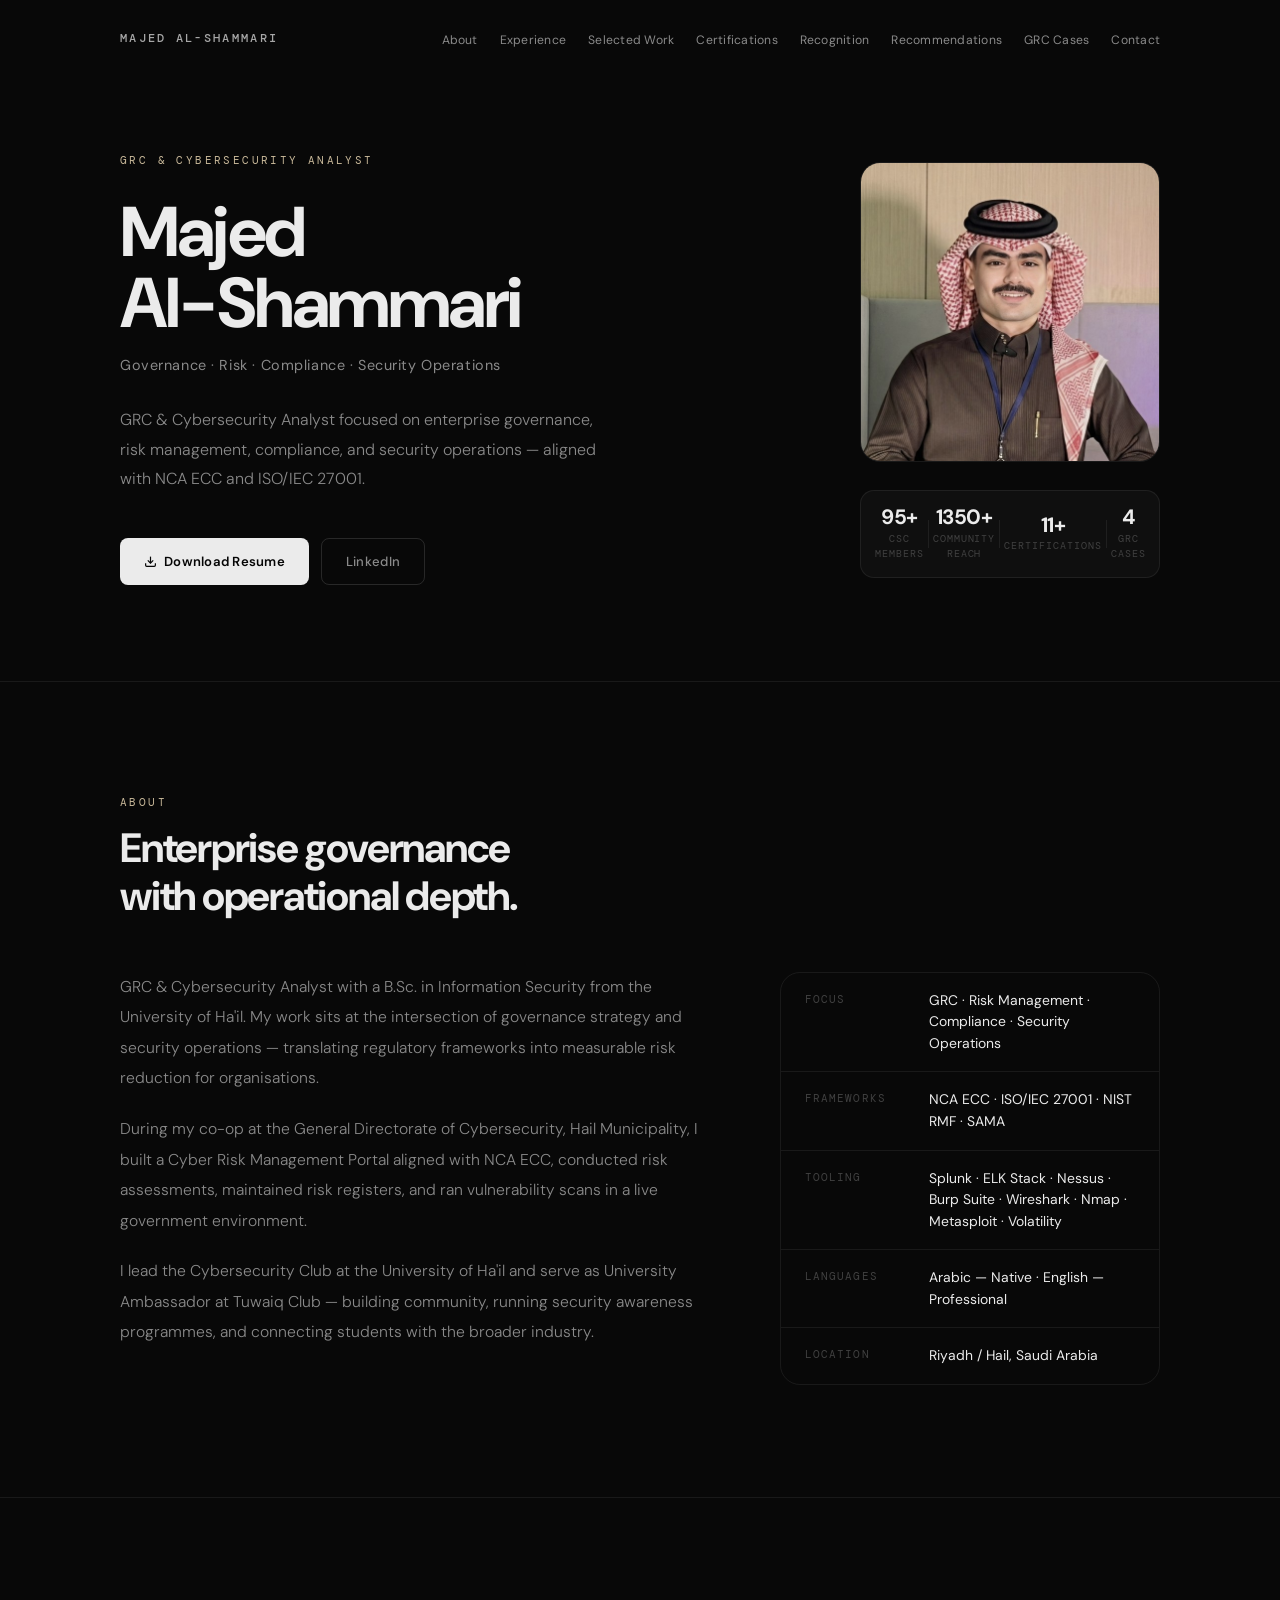
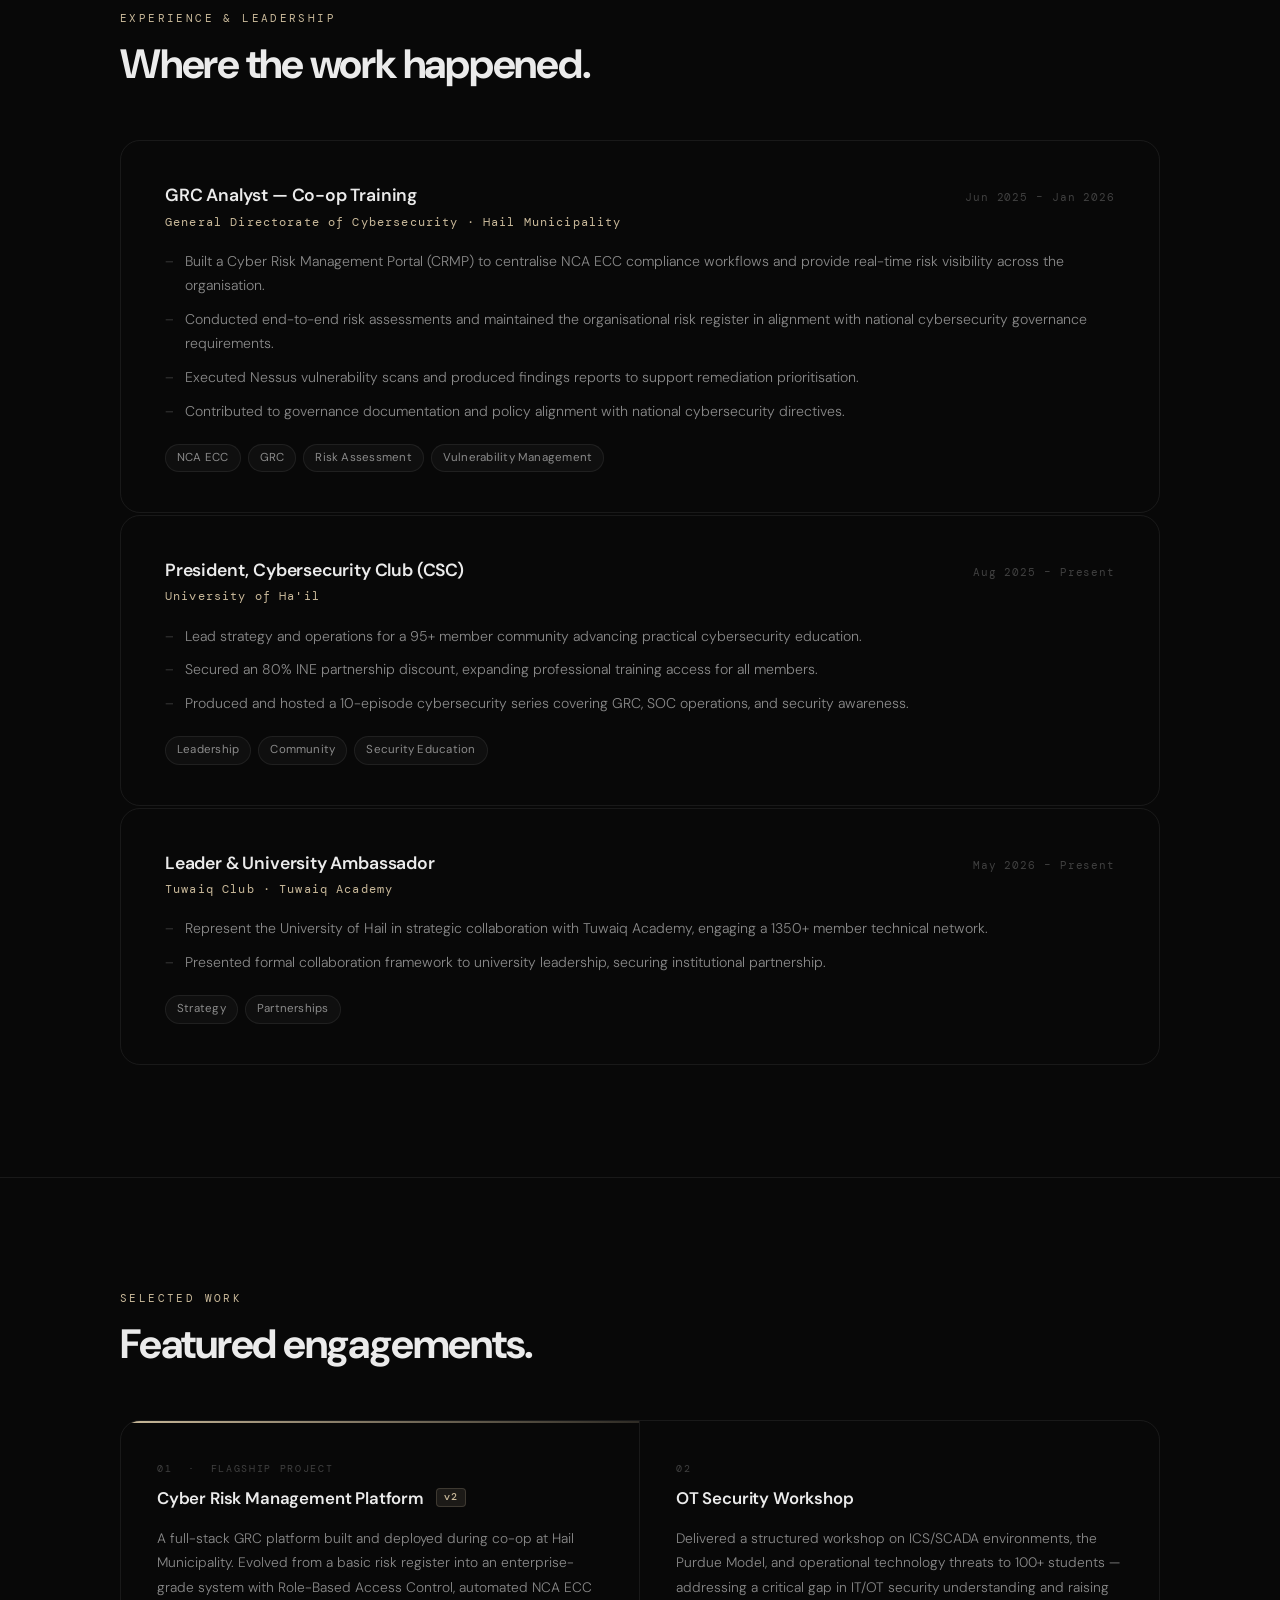
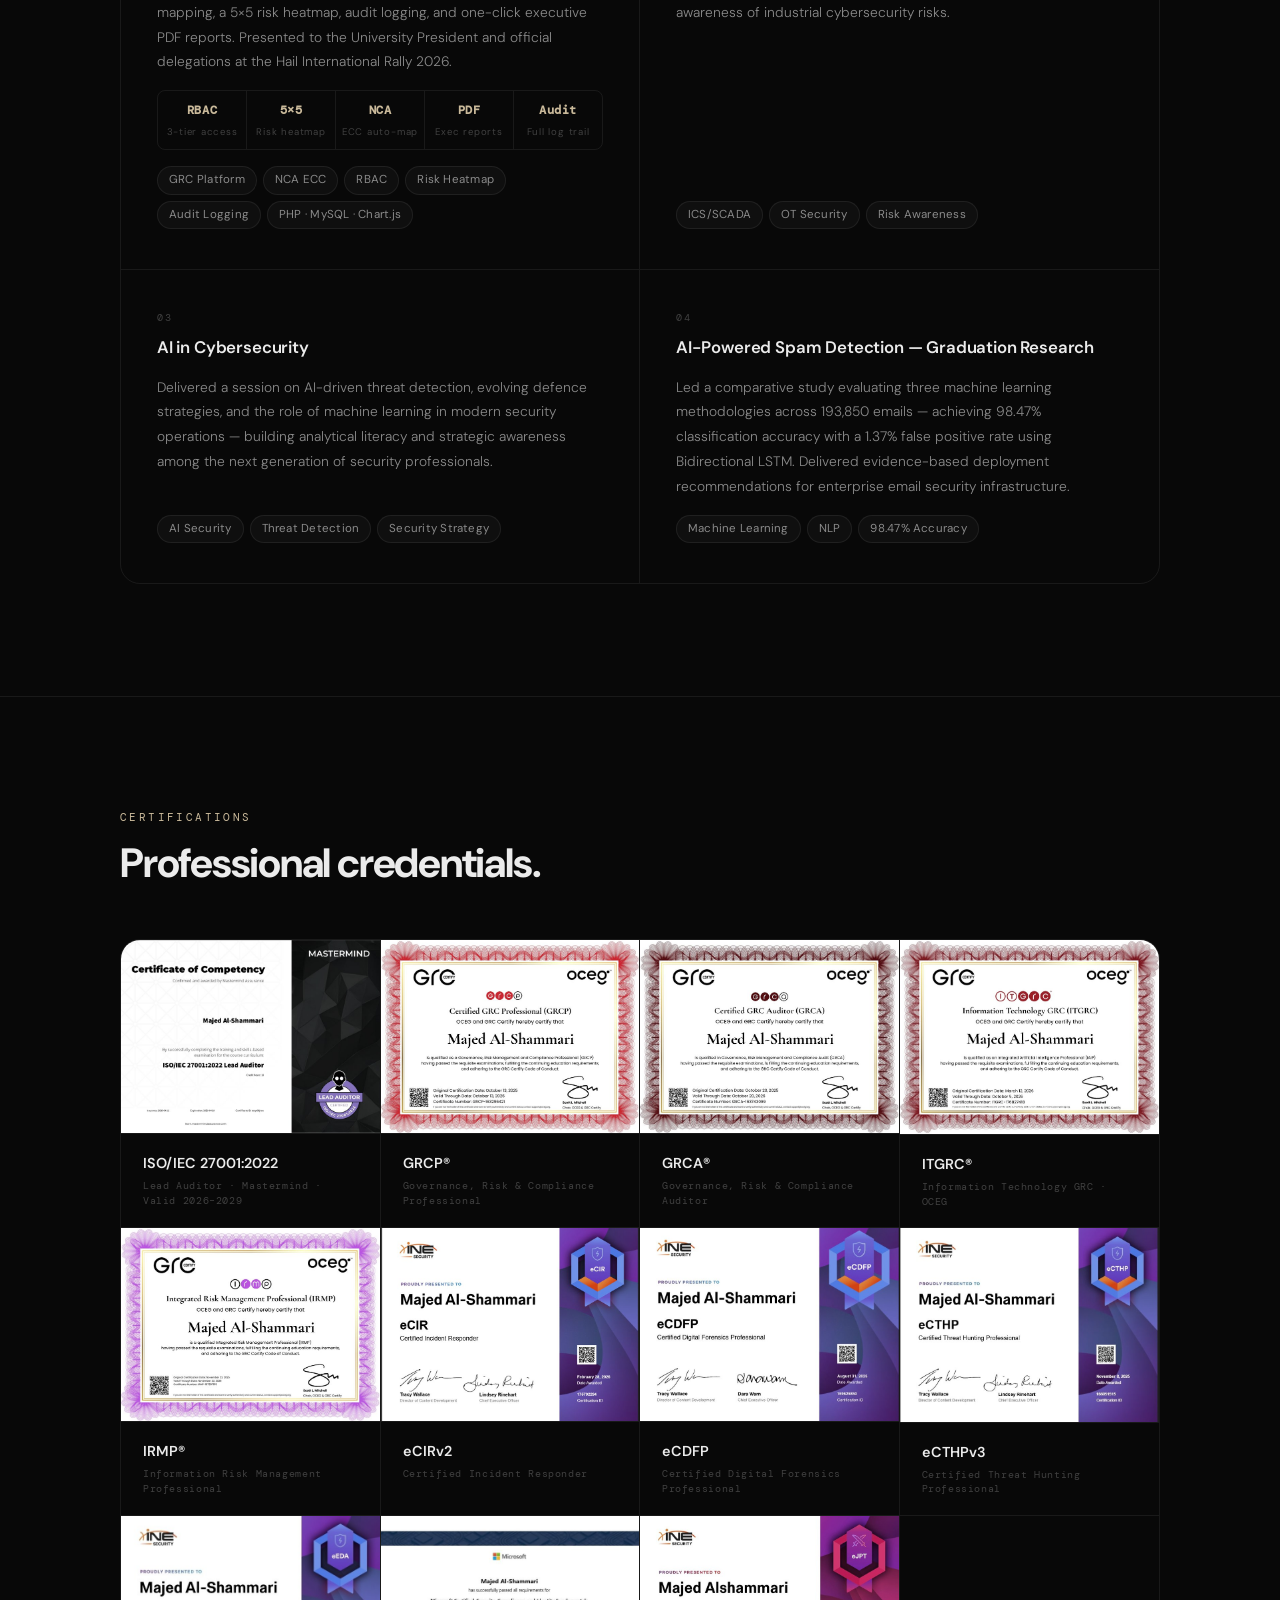
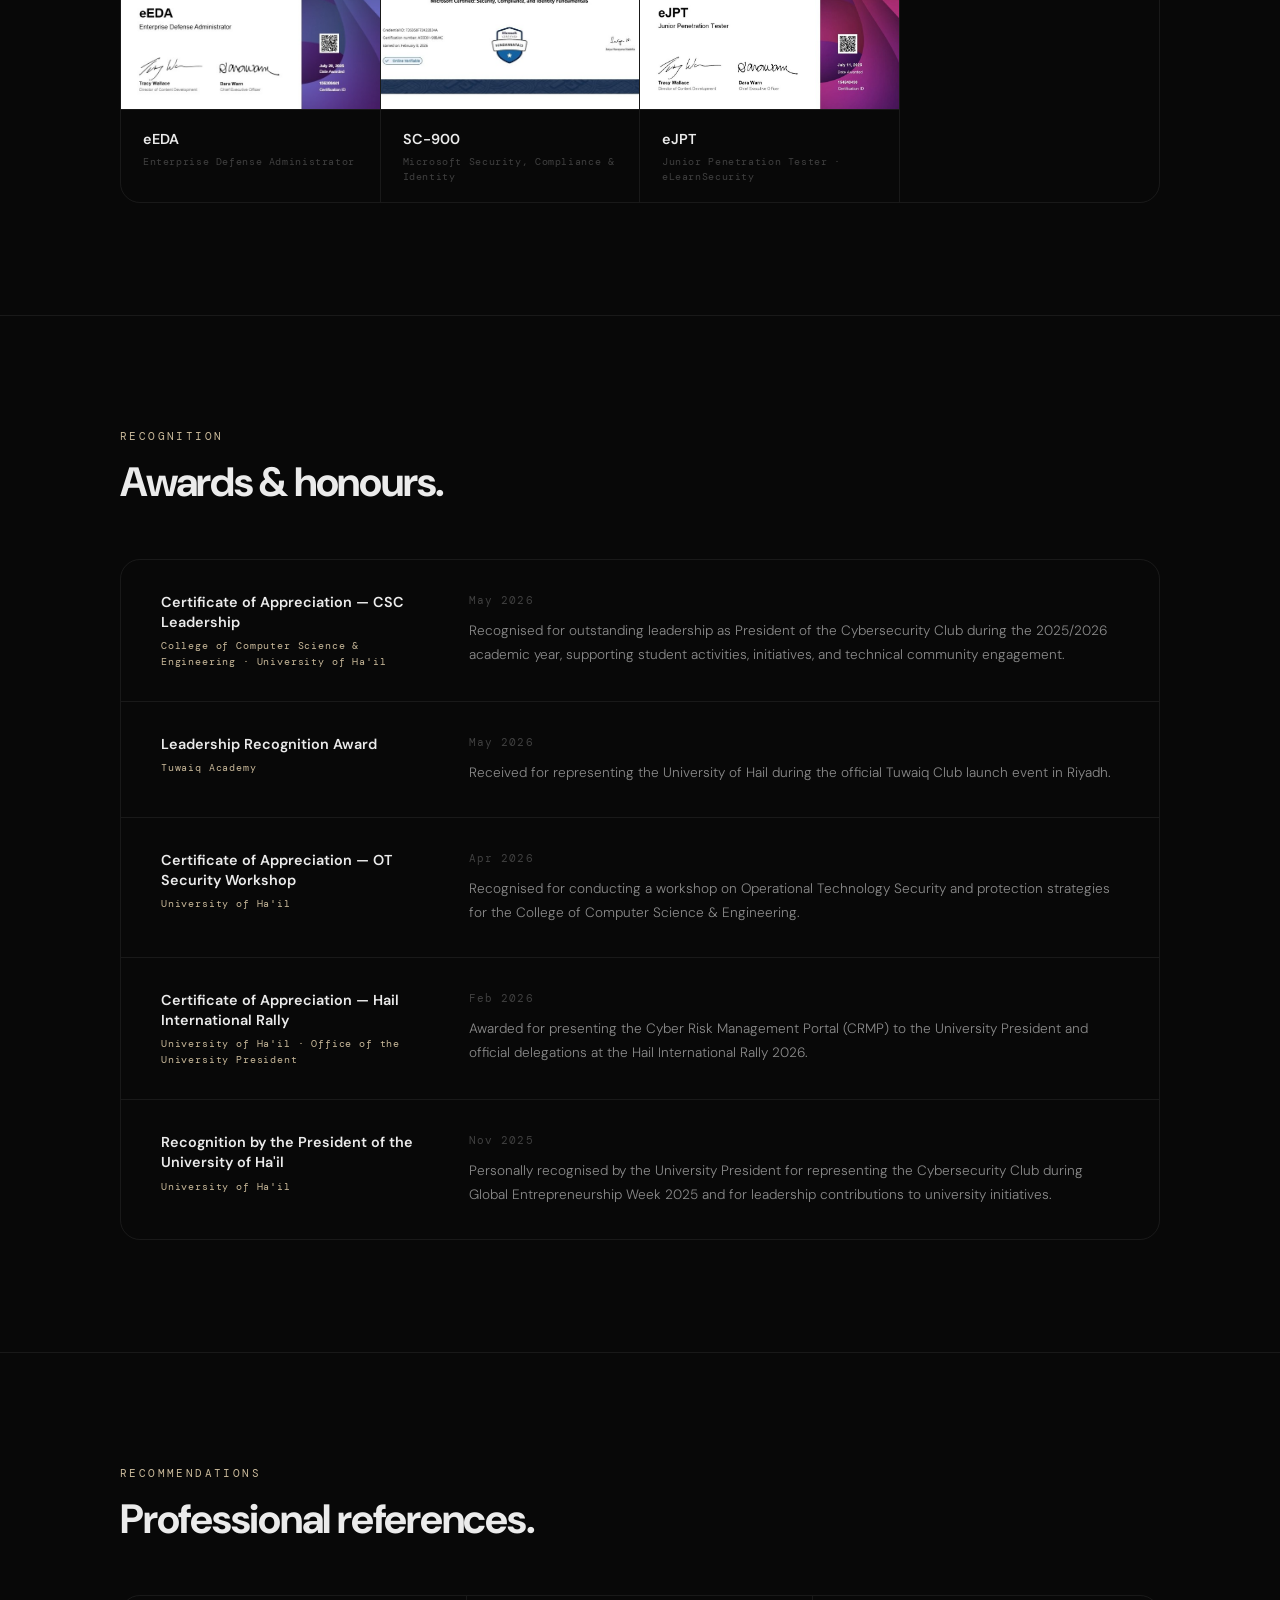
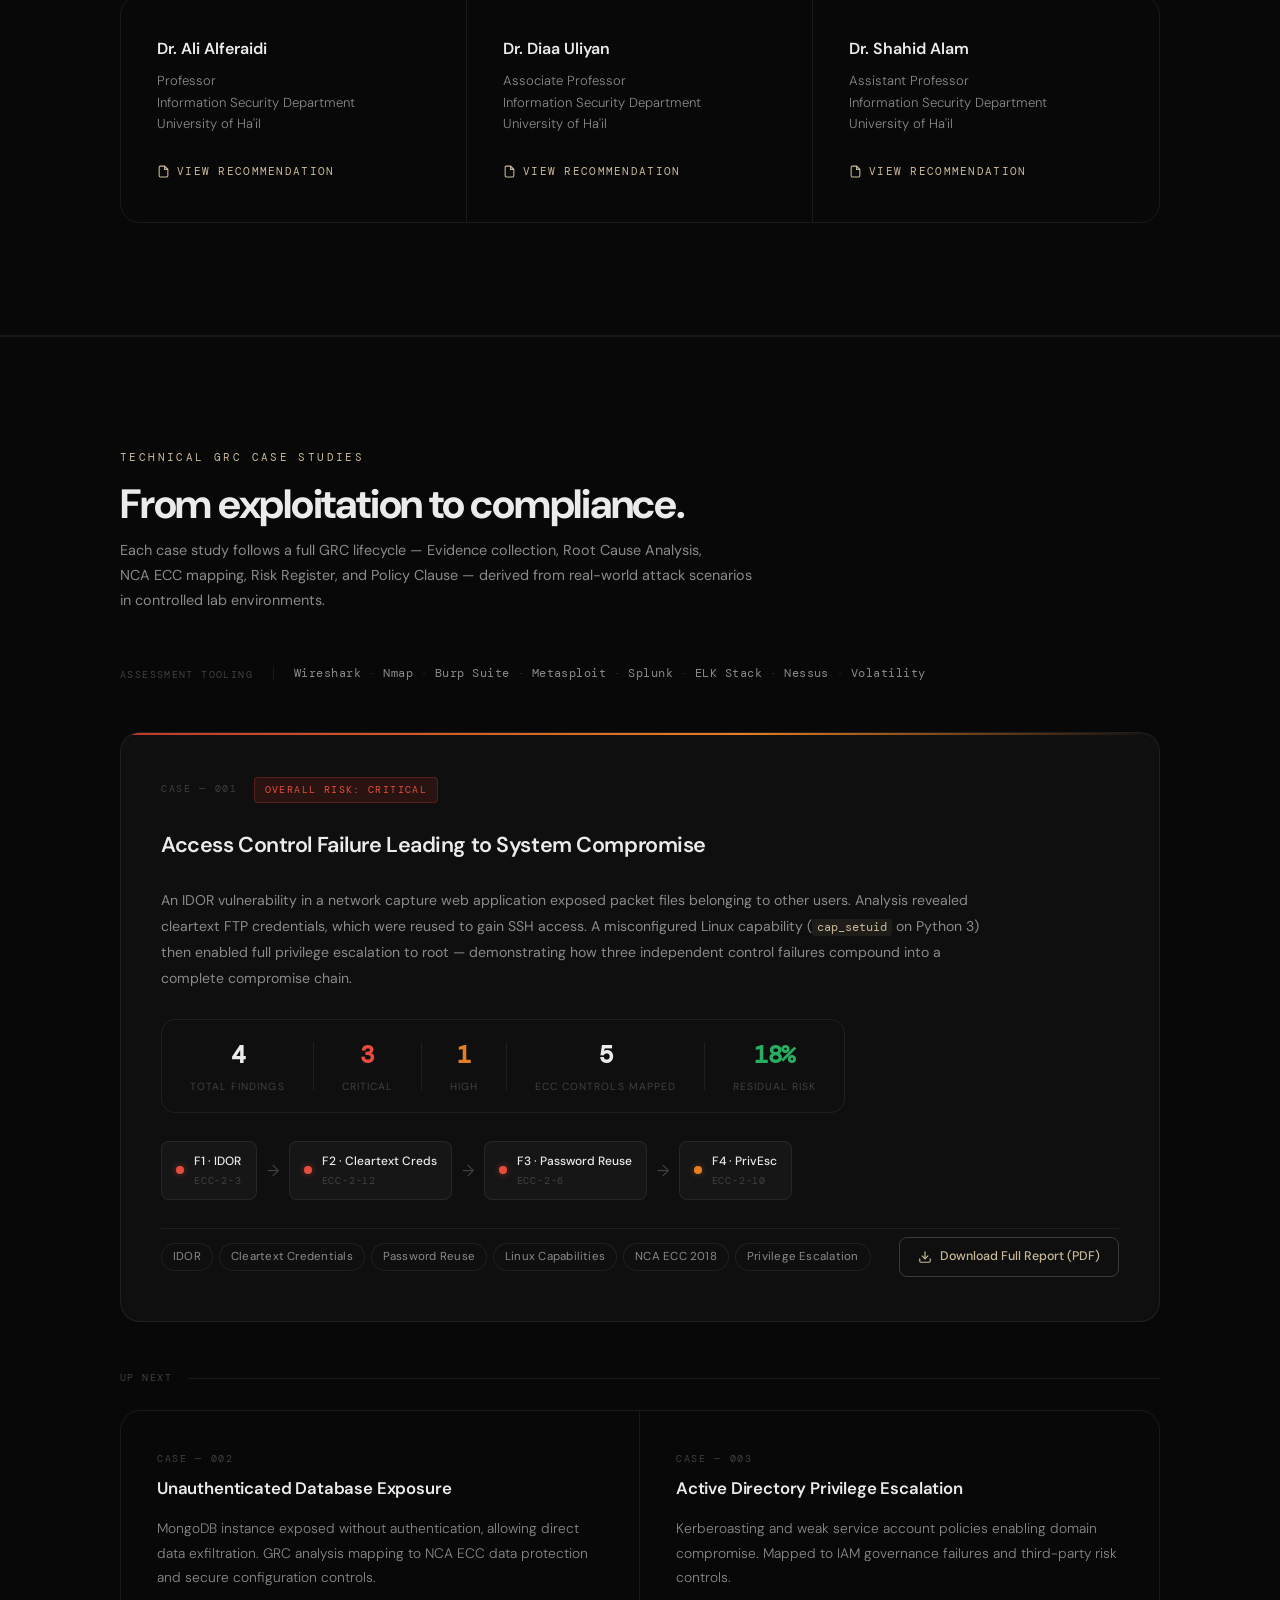
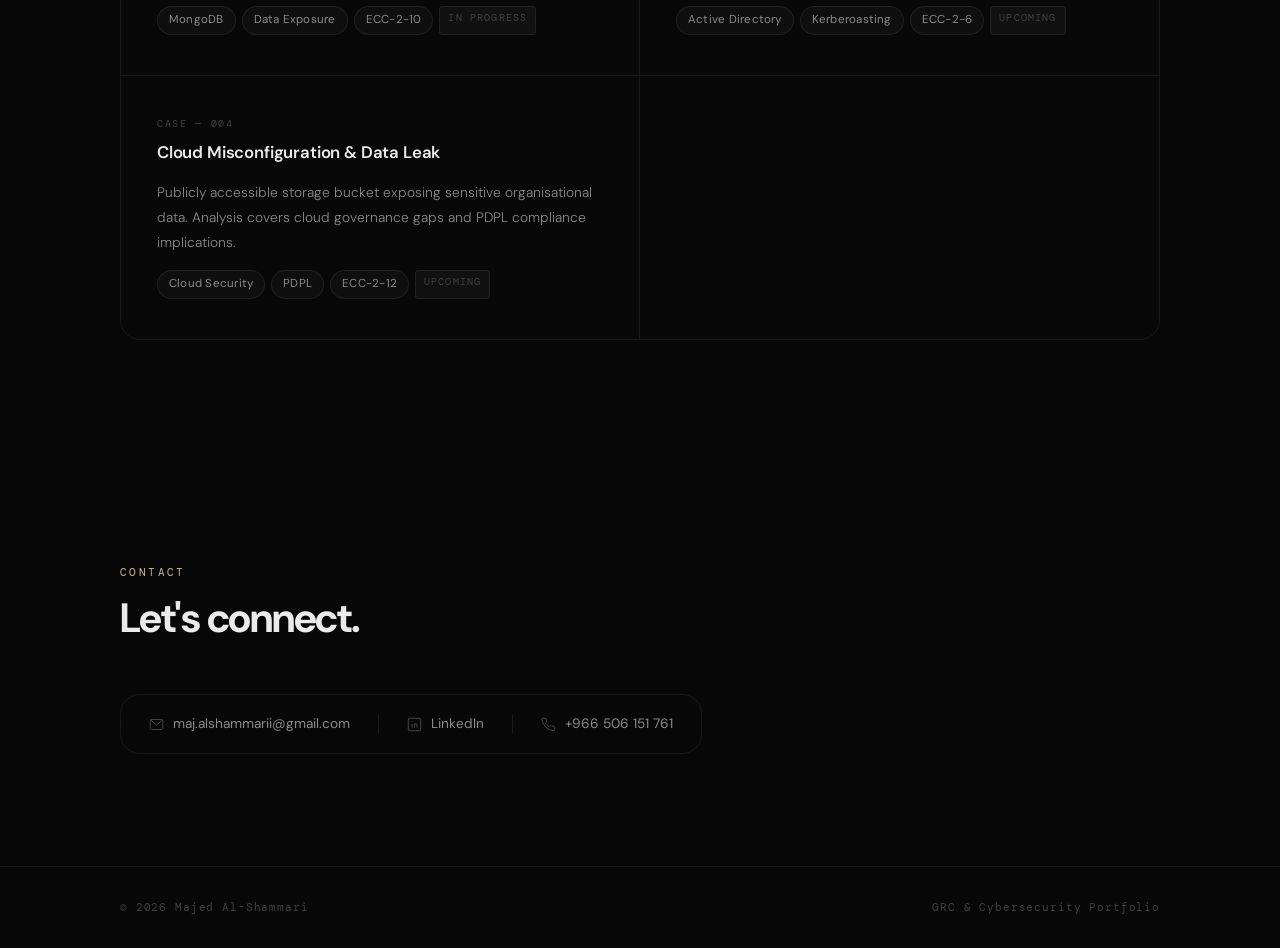
==== commit 47b1ac25: "Add files via upload" ====
--- a/index.html
+++ b/index.html
@@ -45,6 +45,7 @@
           <li><a href="#certifications">Certifications</a></li>
           <li><a href="#recognition">Recognition</a></li>
           <li><a href="#recommendations">Recommendations</a></li>
+          <li><a href="#case-studies">GRC Cases</a></li>
           <li><a href="#contact">Contact</a></li>
         </ul>
       </nav>
@@ -61,6 +62,7 @@
     <a href="#certifications">Certifications</a>
     <a href="#recognition">Recognition</a>
     <a href="#recommendations">Recommendations</a>
+    <a href="#case-studies">GRC Cases</a>
     <a href="#contact">Contact</a>
   </nav>
 
@@ -108,6 +110,11 @@
             <span class="hstat-val">11+</span>
             <span class="hstat-lbl">Certifications</span>
           </div>
+          <div class="hstat-divider"></div>
+          <div class="hstat">
+            <span class="hstat-val">4</span>
+            <span class="hstat-lbl">GRC Cases</span>
+          </div>
         </div>
       </div>
 
@@ -157,7 +164,7 @@
           </div>
           <div class="dl-row">
             <dt>Tooling</dt>
-            <dd>Splunk · ELK · Nessus · Burp Suite</dd>
+            <dd>Splunk · ELK Stack · Nessus · Burp Suite · Wireshark · Nmap · Metasploit · Volatility</dd>
           </div>
           <div class="dl-row">
             <dt>Languages</dt>
@@ -265,21 +272,48 @@
 
       <div class="work-grid work-grid--4 fade-up d1">
 
-        <article class="work-card">
+        <article class="work-card crmp-card">
           <div class="work-top">
-            <span class="work-idx">01</span>
-            <h3 class="work-title">Cyber Risk Management Portal</h3>
+            <span class="work-idx">01 &nbsp;·&nbsp; FLAGSHIP PROJECT</span>
+            <h3 class="work-title">Cyber Risk Management Platform <span class="crmp-version">v2</span></h3>
           </div>
           <p class="work-body">
-            Designed and delivered a web-based CRMP during co-op at Hail Municipality —
-            centralising NCA ECC compliance workflows, risk register management, and
-            real-time executive dashboards. Presented to the University President and
-            official delegations at the Hail International Rally 2026.
-          </p>
+            A full-stack GRC platform built and deployed during co-op at Hail Municipality.
+            Evolved from a basic risk register into an enterprise-grade system with
+            Role-Based Access Control, automated NCA&nbsp;ECC mapping, a 5×5 risk heatmap,
+            audit logging, and one-click executive PDF reports.
+            Presented to the University President and official delegations at the
+            Hail International Rally 2026.
+          </p>
+          <div class="crmp-pillars">
+            <div class="crmp-pillar">
+              <span class="crmp-pillar-val">RBAC</span>
+              <span class="crmp-pillar-label">3-tier access</span>
+            </div>
+            <div class="crmp-pillar">
+              <span class="crmp-pillar-val">5×5</span>
+              <span class="crmp-pillar-label">Risk heatmap</span>
+            </div>
+            <div class="crmp-pillar">
+              <span class="crmp-pillar-val">NCA</span>
+              <span class="crmp-pillar-label">ECC auto-map</span>
+            </div>
+            <div class="crmp-pillar">
+              <span class="crmp-pillar-val">PDF</span>
+              <span class="crmp-pillar-label">Exec reports</span>
+            </div>
+            <div class="crmp-pillar">
+              <span class="crmp-pillar-val">Audit</span>
+              <span class="crmp-pillar-label">Full log trail</span>
+            </div>
+          </div>
           <div class="work-foot">
-            <span class="tag">GRC</span>
+            <span class="tag">GRC Platform</span>
             <span class="tag">NCA ECC</span>
-            <span class="tag">Risk Governance</span>
+            <span class="tag">RBAC</span>
+            <span class="tag">Risk Heatmap</span>
+            <span class="tag">Audit Logging</span>
+            <span class="tag">PHP · MySQL · Chart.js</span>
           </div>
         </article>
 
@@ -595,6 +629,196 @@
   <hr class="rule" />
 
 
+  <hr class="rule" />
+
+  <!-- ── GRC CASE STUDIES ──────────────────────── -->
+  <section class="section" id="case-studies">
+    <div class="wrap">
+
+      <div class="sec-head fade-up">
+        <p class="sec-label">Technical GRC Case Studies</p>
+        <h2 class="sec-title">From exploitation to compliance.</h2>
+        <p class="sec-sub fade-up d1">
+          Each case study follows a full GRC lifecycle — Evidence collection, Root Cause Analysis,
+          NCA&nbsp;ECC mapping, Risk Register, and Policy Clause — derived from real-world attack
+          scenarios in controlled lab environments.
+        </p>
+      </div>
+
+      <!-- ASSESSMENT TOOLING STRIP -->
+      <div class="cs-tooling fade-up d2">
+        <span class="cs-tooling-label">Assessment Tooling</span>
+        <div class="cs-tooling-divider"></div>
+        <div class="cs-tooling-list">
+          <span class="cs-tool">Wireshark</span>
+          <span class="cs-tool-sep">·</span>
+          <span class="cs-tool">Nmap</span>
+          <span class="cs-tool-sep">·</span>
+          <span class="cs-tool">Burp Suite</span>
+          <span class="cs-tool-sep">·</span>
+          <span class="cs-tool">Metasploit</span>
+          <span class="cs-tool-sep">·</span>
+          <span class="cs-tool">Splunk</span>
+          <span class="cs-tool-sep">·</span>
+          <span class="cs-tool">ELK Stack</span>
+          <span class="cs-tool-sep">·</span>
+          <span class="cs-tool">Nessus</span>
+          <span class="cs-tool-sep">·</span>
+          <span class="cs-tool">Volatility</span>
+        </div>
+      </div>
+
+      <!-- FEATURED: CAP -->
+      <div class="cs-featured fade-up d2">
+        <div class="cs-featured-meta">
+          <span class="work-idx">CASE — 001</span>
+          <span class="cs-badge cs-badge--critical">Overall Risk: Critical</span>
+        </div>
+        <h3 class="cs-featured-title">Access Control Failure Leading to System Compromise</h3>
+        <p class="cs-featured-body">
+          An IDOR vulnerability in a network capture web application exposed packet files belonging
+          to other users. Analysis revealed cleartext FTP credentials, which were reused to gain
+          SSH access. A misconfigured Linux capability (<code>cap_setuid</code> on Python&nbsp;3)
+          then enabled full privilege escalation to root — demonstrating how three independent
+          control failures compound into a complete compromise chain.
+        </p>
+
+        <div class="cs-dashboard">
+          <div class="cs-stat">
+            <span class="cs-stat-val">4</span>
+            <span class="cs-stat-label">Total Findings</span>
+          </div>
+          <div class="cs-stat-sep"></div>
+          <div class="cs-stat">
+            <span class="cs-stat-val cs-val--critical">3</span>
+            <span class="cs-stat-label">Critical</span>
+          </div>
+          <div class="cs-stat-sep"></div>
+          <div class="cs-stat">
+            <span class="cs-stat-val cs-val--high">1</span>
+            <span class="cs-stat-label">High</span>
+          </div>
+          <div class="cs-stat-sep"></div>
+          <div class="cs-stat">
+            <span class="cs-stat-val">5</span>
+            <span class="cs-stat-label">ECC Controls Mapped</span>
+          </div>
+          <div class="cs-stat-sep"></div>
+          <div class="cs-stat">
+            <span class="cs-stat-val cs-val--low">18%</span>
+            <span class="cs-stat-label">Residual Risk</span>
+          </div>
+        </div>
+
+        <div class="cs-chain">
+          <div class="cs-chain-item">
+            <div class="cs-chain-dot cs-chain-dot--critical"></div>
+            <div class="cs-chain-content">
+              <span class="cs-chain-label">F1 · IDOR</span>
+              <span class="cs-chain-ecc">ECC-2-3</span>
+            </div>
+          </div>
+          <div class="cs-chain-arrow">&#8594;</div>
+          <div class="cs-chain-item">
+            <div class="cs-chain-dot cs-chain-dot--critical"></div>
+            <div class="cs-chain-content">
+              <span class="cs-chain-label">F2 · Cleartext Creds</span>
+              <span class="cs-chain-ecc">ECC-2-12</span>
+            </div>
+          </div>
+          <div class="cs-chain-arrow">&#8594;</div>
+          <div class="cs-chain-item">
+            <div class="cs-chain-dot cs-chain-dot--critical"></div>
+            <div class="cs-chain-content">
+              <span class="cs-chain-label">F3 · Password Reuse</span>
+              <span class="cs-chain-ecc">ECC-2-6</span>
+            </div>
+          </div>
+          <div class="cs-chain-arrow">&#8594;</div>
+          <div class="cs-chain-item">
+            <div class="cs-chain-dot cs-chain-dot--high"></div>
+            <div class="cs-chain-content">
+              <span class="cs-chain-label">F4 · PrivEsc</span>
+              <span class="cs-chain-ecc">ECC-2-10</span>
+            </div>
+          </div>
+        </div>
+
+        <div class="cs-featured-foot">
+          <div class="cs-tags">
+            <span class="tag">IDOR</span>
+            <span class="tag">Cleartext Credentials</span>
+            <span class="tag">Password Reuse</span>
+            <span class="tag">Linux Capabilities</span>
+            <span class="tag">NCA ECC 2018</span>
+            <span class="tag">Privilege Escalation</span>
+          </div>
+          <a class="cs-download" href="assets/documents/cap-grc-report.pdf" target="_blank" rel="noopener">
+            <svg width="14" height="14" viewBox="0 0 24 24" fill="none" stroke="currentColor" stroke-width="2" stroke-linecap="round" stroke-linejoin="round"><path d="M21 15v4a2 2 0 0 1-2 2H5a2 2 0 0 1-2-2v-4"/><polyline points="7 10 12 15 17 10"/><line x1="12" y1="15" x2="12" y2="3"/></svg>
+            Download Full Report (PDF)
+          </a>
+        </div>
+      </div>
+
+      <!-- UPCOMING GRID -->
+      <div class="cs-upcoming-label fade-up d3"><span>Up next</span></div>
+      <div class="work-grid fade-up d4">
+
+        <article class="work-card">
+          <div class="work-top">
+            <span class="work-idx">CASE — 002</span>
+            <h3 class="work-title">Unauthenticated Database Exposure</h3>
+          </div>
+          <p class="work-body">
+            MongoDB instance exposed without authentication, allowing direct data exfiltration.
+            GRC analysis mapping to NCA ECC data protection and secure configuration controls.
+          </p>
+          <div class="work-foot">
+            <span class="tag">MongoDB</span>
+            <span class="tag">Data Exposure</span>
+            <span class="tag">ECC-2-10</span>
+            <span class="cs-soon-badge">In Progress</span>
+          </div>
+        </article>
+
+        <article class="work-card">
+          <div class="work-top">
+            <span class="work-idx">CASE — 003</span>
+            <h3 class="work-title">Active Directory Privilege Escalation</h3>
+          </div>
+          <p class="work-body">
+            Kerberoasting and weak service account policies enabling domain compromise.
+            Mapped to IAM governance failures and third-party risk controls.
+          </p>
+          <div class="work-foot">
+            <span class="tag">Active Directory</span>
+            <span class="tag">Kerberoasting</span>
+            <span class="tag">ECC-2-6</span>
+            <span class="cs-soon-badge">Upcoming</span>
+          </div>
+        </article>
+
+        <article class="work-card">
+          <div class="work-top">
+            <span class="work-idx">CASE — 004</span>
+            <h3 class="work-title">Cloud Misconfiguration &amp; Data Leak</h3>
+          </div>
+          <p class="work-body">
+            Publicly accessible storage bucket exposing sensitive organisational data.
+            Analysis covers cloud governance gaps and PDPL compliance implications.
+          </p>
+          <div class="work-foot">
+            <span class="tag">Cloud Security</span>
+            <span class="tag">PDPL</span>
+            <span class="tag">ECC-2-12</span>
+            <span class="cs-soon-badge">Upcoming</span>
+          </div>
+        </article>
+
+      </div>
+    </div>
+  </section>
+
   <!-- ── CONTACT ──────────────────────────────── -->
   <section class="section" id="contact">
     <div class="wrap">
--- a/assets/css/style.css
+++ b/assets/css/style.css
@@ -120,11 +120,11 @@
 .nav-logo:hover { opacity: 1; }
 .nav-links {
   display: flex;
-  gap: 34px;
+  gap: 22px;
   list-style: none;
 }
 .nav-links a {
-  font-size: 0.82rem;
+  font-size: 0.76rem;
   color: var(--text-2);
   letter-spacing: 0.02em;
   transition: color var(--t);
@@ -267,8 +267,8 @@
   background: var(--surface);
   border: 1px solid var(--border);
   border-radius: var(--r-md);
-  padding: 18px 20px;
-  gap: 8px;
+  padding: 16px 14px;
+  gap: 4px;
 }
 .hstat {
   display: flex; flex-direction: column;
@@ -619,9 +619,9 @@
     background: none; border: none; border-radius: 0; padding: 0;
     gap: 10px;
   }
-  .hstat-val     { font-size: 1rem; }
-  .hstat-lbl     { font-size: 0.52rem; }
-  .hstat-divider { height: 16px; }
+  .hstat-val     { font-size: 0.95rem; }
+  .hstat-lbl     { font-size: 0.48rem; letter-spacing: 0.06em; }
+  .hstat-divider { height: 14px; }
   .hero-name  { font-size: 2.4rem; margin-bottom: 10px; }
   .hero-sub   { font-size: 0.82rem; margin-bottom: 18px; }
   .hero-desc  { font-size: 0.9rem; margin-bottom: 28px; }
@@ -705,3 +705,367 @@
   .work-card { padding: 20px 14px; }
   .rec-card  { padding: 20px 14px; }
 }
+
+
+/* ============================================================
+   GRC CASE STUDIES SECTION
+   ============================================================ */
+
+.sec-sub {
+  font-size: 0.9rem;
+  color: var(--text-2);
+  max-width: 640px;
+  margin-top: 10px;
+  line-height: 1.75;
+}
+
+/* Featured card */
+.cs-featured {
+  border: 1px solid var(--border);
+  border-radius: var(--r-lg);
+  padding: 44px 40px;
+  display: flex;
+  flex-direction: column;
+  gap: 28px;
+  margin-top: 48px;
+  background: var(--surface);
+  position: relative;
+  overflow: hidden;
+}
+.cs-featured::before {
+  content: '';
+  position: absolute;
+  top: 0; left: 0; right: 0;
+  height: 2px;
+  background: linear-gradient(90deg, #c0392b 0%, #e67e22 60%, transparent 100%);
+}
+
+.cs-featured-meta {
+  display: flex;
+  align-items: center;
+  gap: 16px;
+}
+
+.cs-badge {
+  font-family: 'DM Mono', monospace;
+  font-size: 0.62rem;
+  letter-spacing: 0.14em;
+  padding: 4px 10px;
+  border-radius: 4px;
+  text-transform: uppercase;
+}
+.cs-badge--critical {
+  background: rgba(192, 57, 43, 0.15);
+  color: #e74c3c;
+  border: 1px solid rgba(192, 57, 43, 0.3);
+}
+
+.cs-featured-title {
+  font-size: 1.35rem;
+  font-weight: 600;
+  letter-spacing: -0.02em;
+  line-height: 1.3;
+}
+
+.cs-featured-body {
+  font-size: 0.88rem;
+  color: var(--text-2);
+  line-height: 1.85;
+  max-width: 820px;
+}
+.cs-featured-body code {
+  font-family: 'DM Mono', monospace;
+  font-size: 0.82em;
+  color: var(--accent);
+  background: rgba(201, 185, 154, 0.08);
+  padding: 1px 5px;
+  border-radius: 3px;
+}
+
+/* Dashboard stats strip */
+.cs-dashboard {
+  display: flex;
+  align-items: center;
+  gap: 0;
+  border: 1px solid var(--border);
+  border-radius: var(--r-md);
+  overflow: hidden;
+  width: fit-content;
+  flex-wrap: wrap;
+}
+.cs-stat {
+  display: flex;
+  flex-direction: column;
+  align-items: center;
+  padding: 16px 28px;
+  gap: 5px;
+}
+.cs-stat-val {
+  font-family: 'DM Mono', monospace;
+  font-size: 1.5rem;
+  font-weight: 600;
+  letter-spacing: -0.02em;
+  color: var(--text);
+}
+.cs-val--critical { color: #e74c3c; }
+.cs-val--high     { color: #e67e22; }
+.cs-val--low      { color: #27ae60; }
+.cs-stat-label {
+  font-size: 0.65rem;
+  color: var(--text-3);
+  letter-spacing: 0.1em;
+  text-transform: uppercase;
+  white-space: nowrap;
+}
+.cs-stat-sep {
+  width: 1px;
+  height: 48px;
+  background: var(--border);
+  flex-shrink: 0;
+}
+
+/* Attack chain */
+.cs-chain {
+  display: flex;
+  align-items: center;
+  gap: 10px;
+  flex-wrap: wrap;
+}
+.cs-chain-item {
+  display: flex;
+  align-items: center;
+  gap: 10px;
+  background: rgba(255,255,255,0.03);
+  border: 1px solid var(--border);
+  border-radius: var(--r-sm);
+  padding: 10px 14px;
+}
+.cs-chain-dot {
+  width: 8px;
+  height: 8px;
+  border-radius: 50%;
+  flex-shrink: 0;
+}
+.cs-chain-dot--critical { background: #e74c3c; box-shadow: 0 0 6px rgba(231,76,60,0.5); }
+.cs-chain-dot--high     { background: #e67e22; box-shadow: 0 0 6px rgba(230,126,34,0.4); }
+.cs-chain-content {
+  display: flex;
+  flex-direction: column;
+  gap: 2px;
+}
+.cs-chain-label {
+  font-size: 0.75rem;
+  font-weight: 500;
+  color: var(--text);
+  white-space: nowrap;
+}
+.cs-chain-ecc {
+  font-family: 'DM Mono', monospace;
+  font-size: 0.62rem;
+  color: var(--text-3);
+  letter-spacing: 0.08em;
+}
+.cs-chain-arrow {
+  color: var(--text-3);
+  font-size: 1rem;
+  flex-shrink: 0;
+}
+
+/* Featured footer */
+.cs-featured-foot {
+  display: flex;
+  align-items: center;
+  justify-content: space-between;
+  gap: 20px;
+  flex-wrap: wrap;
+  padding-top: 8px;
+  border-top: 1px solid var(--border);
+}
+.cs-tags { display: flex; flex-wrap: wrap; gap: 6px; }
+
+.cs-download {
+  display: flex;
+  align-items: center;
+  gap: 8px;
+  font-size: 0.78rem;
+  font-weight: 500;
+  color: var(--accent);
+  border: 1px solid rgba(201,185,154,0.25);
+  padding: 9px 18px;
+  border-radius: var(--r-sm);
+  transition: background var(--t), border-color var(--t);
+  white-space: nowrap;
+  flex-shrink: 0;
+}
+.cs-download:hover {
+  background: rgba(201,185,154,0.08);
+  border-color: rgba(201,185,154,0.5);
+}
+
+/* Upcoming label */
+.cs-upcoming-label {
+  margin-top: 48px;
+  margin-bottom: 24px;
+  display: flex;
+  align-items: center;
+  gap: 16px;
+}
+.cs-upcoming-label span {
+  font-family: 'DM Mono', monospace;
+  font-size: 0.65rem;
+  color: var(--text-3);
+  letter-spacing: 0.14em;
+  text-transform: uppercase;
+  white-space: nowrap;
+}
+.cs-upcoming-label::after {
+  content: '';
+  flex: 1;
+  height: 1px;
+  background: var(--border);
+}
+
+/* Soon badge */
+.cs-soon-badge {
+  font-family: 'DM Mono', monospace;
+  font-size: 0.6rem;
+  letter-spacing: 0.12em;
+  padding: 3px 8px;
+  border-radius: 4px;
+  background: rgba(255,255,255,0.04);
+  border: 1px solid var(--border);
+  color: var(--text-3);
+  text-transform: uppercase;
+}
+
+/* Responsive */
+@media (max-width: 768px) {
+  .cs-featured { padding: 28px 20px; gap: 20px; }
+  .cs-featured-title { font-size: 1.1rem; }
+  .cs-dashboard { width: 100%; }
+  .cs-stat { padding: 12px 16px; }
+  .cs-stat-val { font-size: 1.2rem; }
+  .cs-chain { gap: 6px; }
+  .cs-chain-item { padding: 8px 10px; }
+  .cs-featured-foot { flex-direction: column; align-items: flex-start; }
+  .cs-download { width: 100%; justify-content: center; }
+}
+
+
+/* ============================================================
+   CRMP FLAGSHIP CARD
+   ============================================================ */
+
+.crmp-card {
+  position: relative;
+  overflow: hidden;
+}
+.crmp-card::before {
+  content: '';
+  position: absolute;
+  top: 0; left: 0; right: 0;
+  height: 2px;
+  background: linear-gradient(90deg, var(--accent) 0%, rgba(201,185,154,0.2) 100%);
+}
+
+.crmp-version {
+  display: inline-block;
+  font-family: 'DM Mono', monospace;
+  font-size: 0.62rem;
+  font-weight: 500;
+  letter-spacing: 0.1em;
+  color: var(--accent);
+  background: rgba(201,185,154,0.1);
+  border: 1px solid rgba(201,185,154,0.2);
+  padding: 2px 7px;
+  border-radius: 4px;
+  vertical-align: middle;
+  margin-left: 8px;
+  position: relative;
+  top: -2px;
+}
+
+.crmp-pillars {
+  display: flex;
+  flex-wrap: wrap;
+  gap: 0;
+  border: 1px solid var(--border);
+  border-radius: var(--r-sm);
+  overflow: hidden;
+  width: 100%;
+}
+.crmp-pillar {
+  display: flex;
+  flex-direction: column;
+  align-items: center;
+  padding: 10px 0;
+  flex: 1 1 0;
+  gap: 3px;
+  border-right: 1px solid var(--border);
+}
+.crmp-pillar:last-child { border-right: none; }
+.crmp-pillar-val {
+  font-family: 'DM Mono', monospace;
+  font-size: 0.78rem;
+  font-weight: 600;
+  color: var(--accent);
+  letter-spacing: 0.05em;
+}
+.crmp-pillar-label {
+  font-size: 0.6rem;
+  color: var(--text-3);
+  letter-spacing: 0.08em;
+  white-space: nowrap;
+}
+
+
+/* ============================================================
+   ASSESSMENT TOOLING STRIP
+   ============================================================ */
+
+.cs-tooling {
+  display: flex;
+  align-items: center;
+  gap: 20px;
+  margin-top: 40px;
+  flex-wrap: wrap;
+}
+.cs-tooling-label {
+  font-family: 'DM Mono', monospace;
+  font-size: 0.62rem;
+  letter-spacing: 0.14em;
+  text-transform: uppercase;
+  color: var(--text-3);
+  white-space: nowrap;
+  flex-shrink: 0;
+}
+.cs-tooling-divider {
+  width: 1px;
+  height: 14px;
+  background: var(--border);
+  flex-shrink: 0;
+}
+.cs-tooling-list {
+  display: flex;
+  align-items: center;
+  gap: 10px;
+  flex-wrap: wrap;
+}
+.cs-tool {
+  font-family: 'DM Mono', monospace;
+  font-size: 0.72rem;
+  color: var(--text-2);
+  letter-spacing: 0.04em;
+  transition: color var(--t);
+}
+.cs-tool:hover { color: var(--accent); }
+.cs-tool-sep {
+  color: var(--text-3);
+  font-size: 0.65rem;
+  user-select: none;
+}
+
+@media (max-width: 600px) {
+  .cs-tooling { gap: 12px; }
+  .cs-tooling-divider { display: none; }
+}
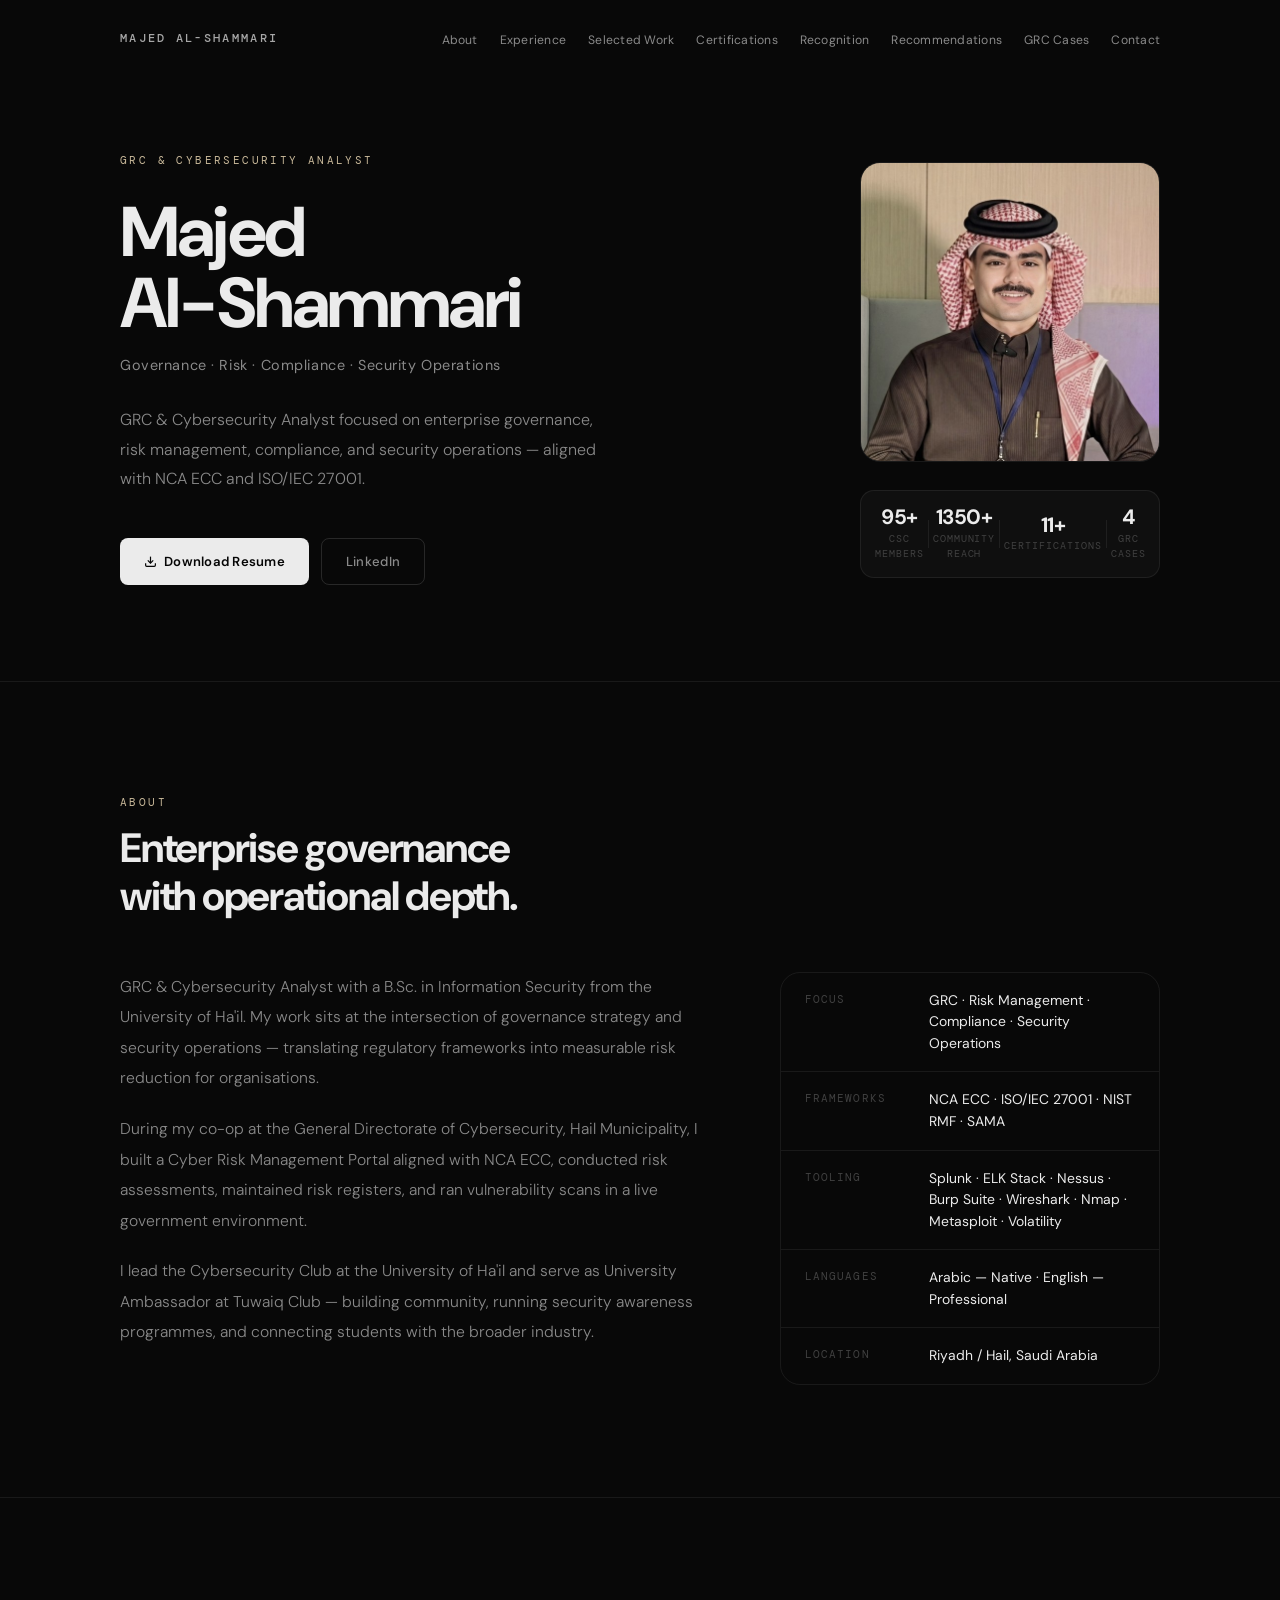
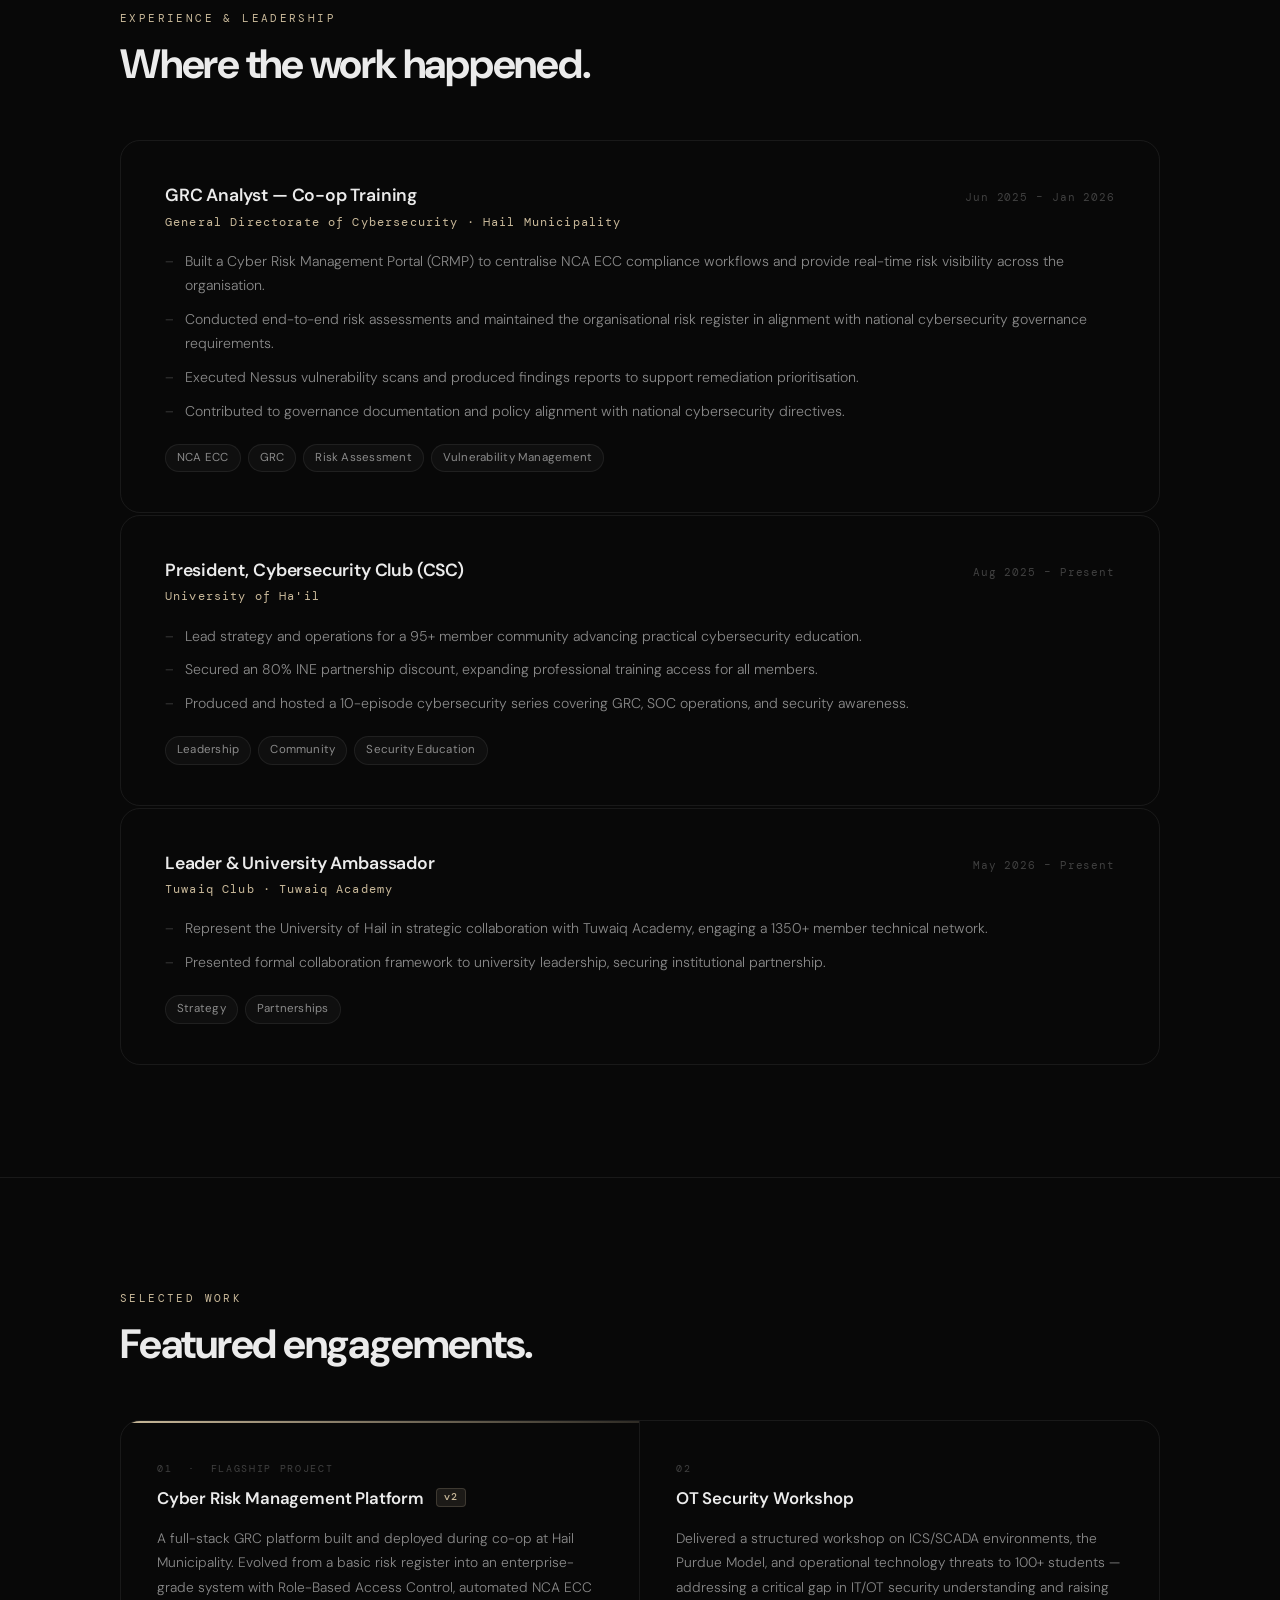
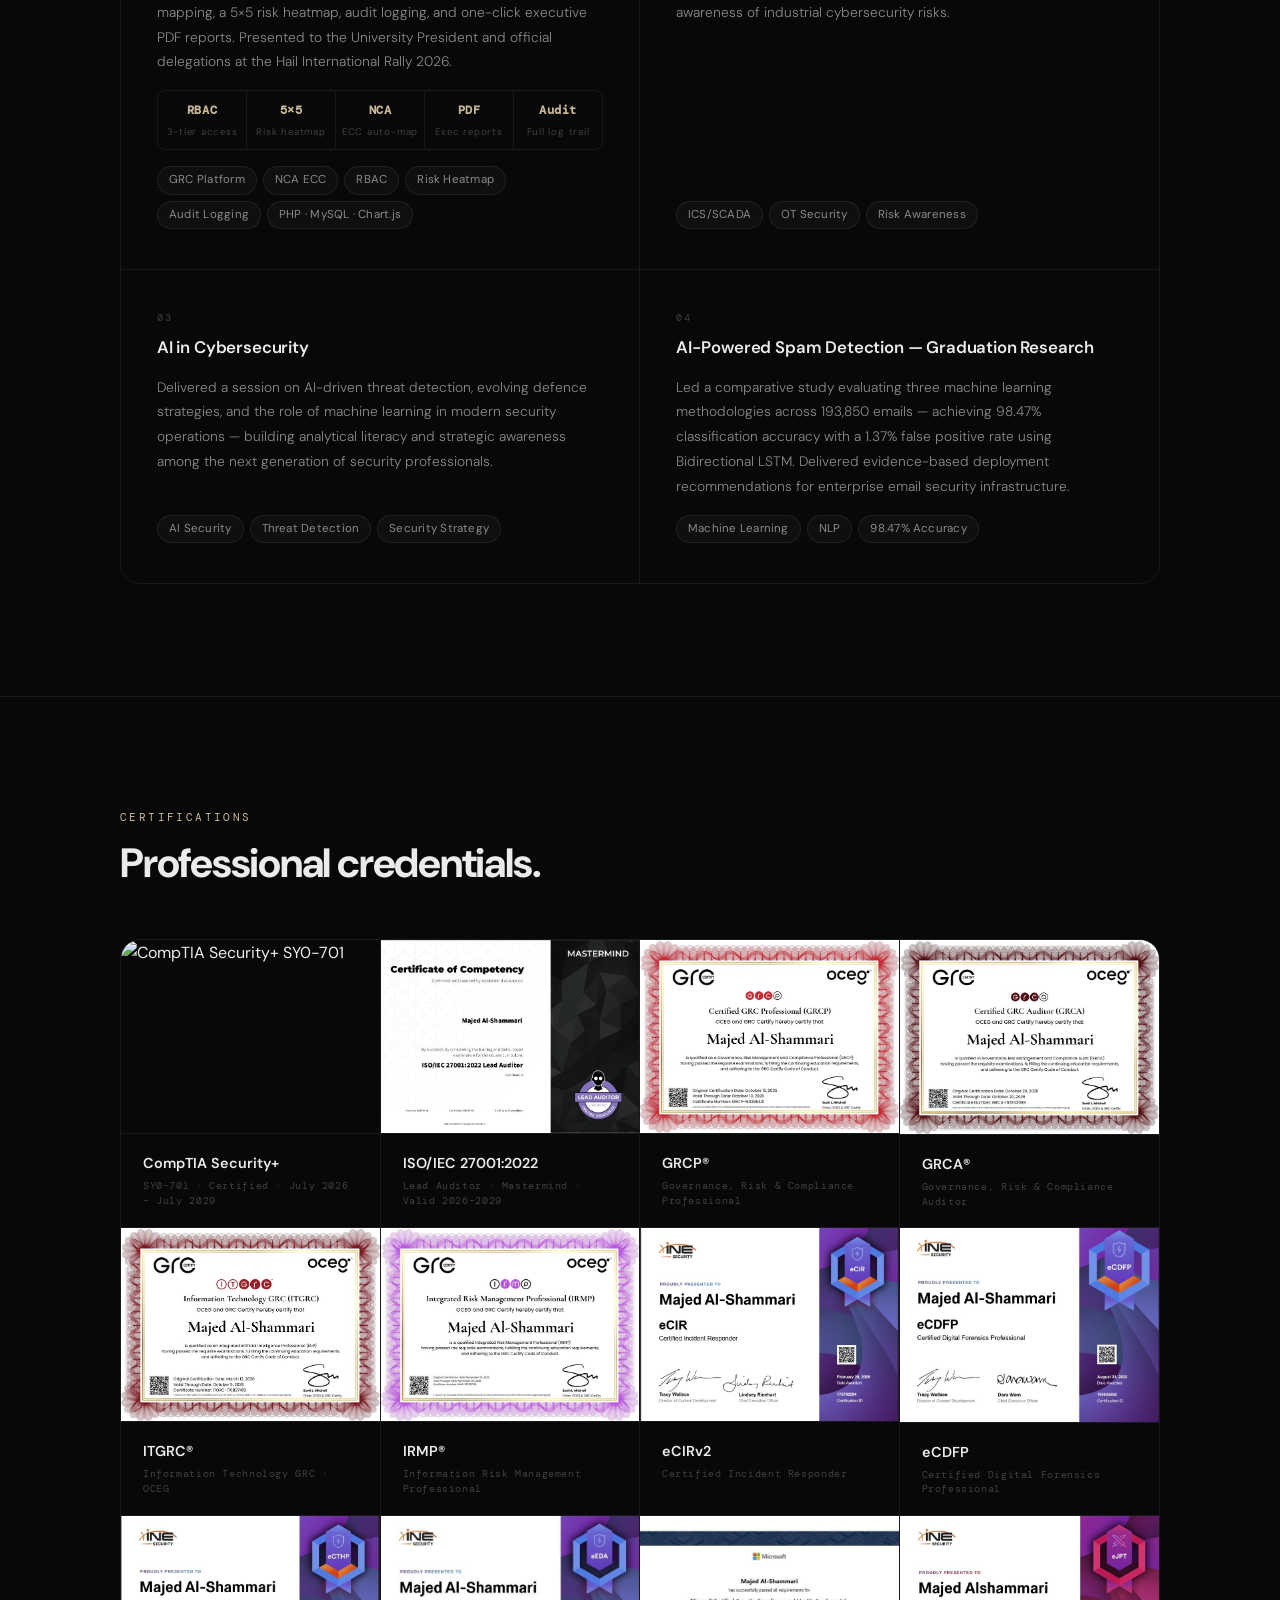
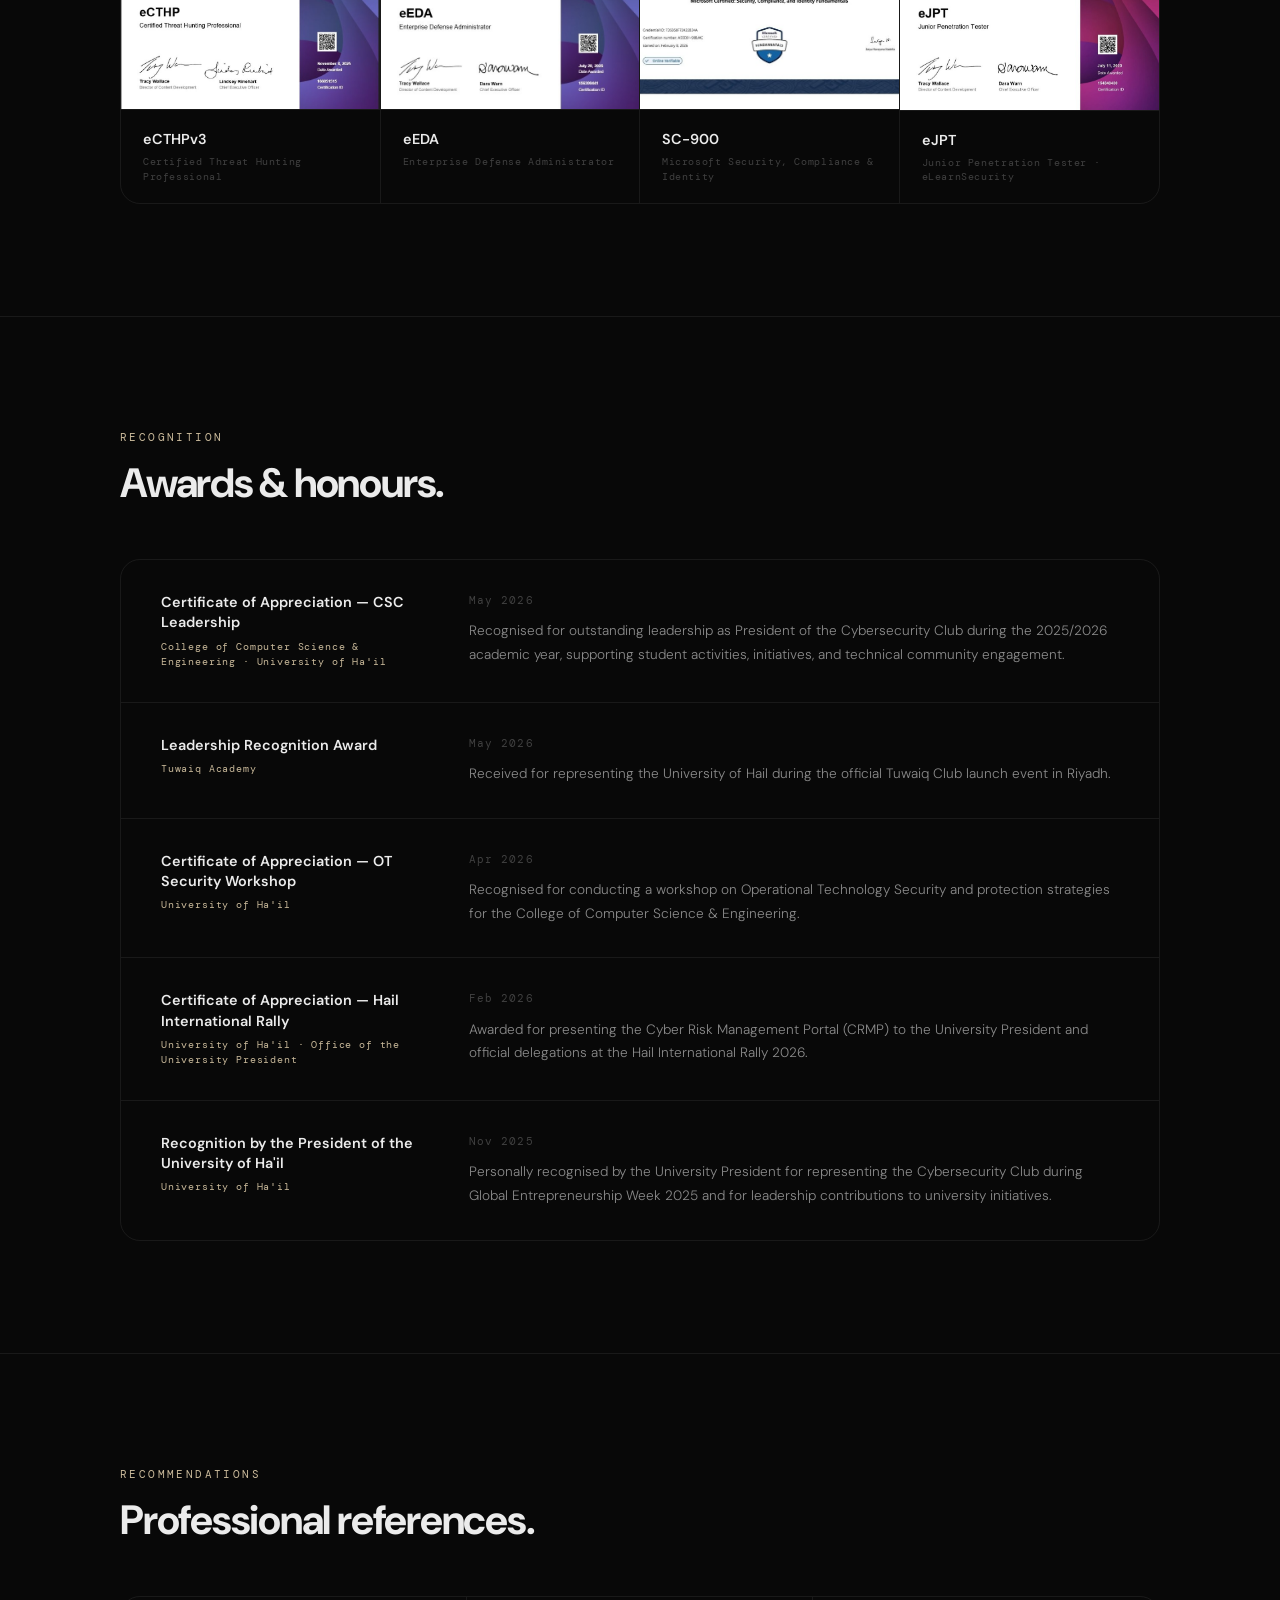
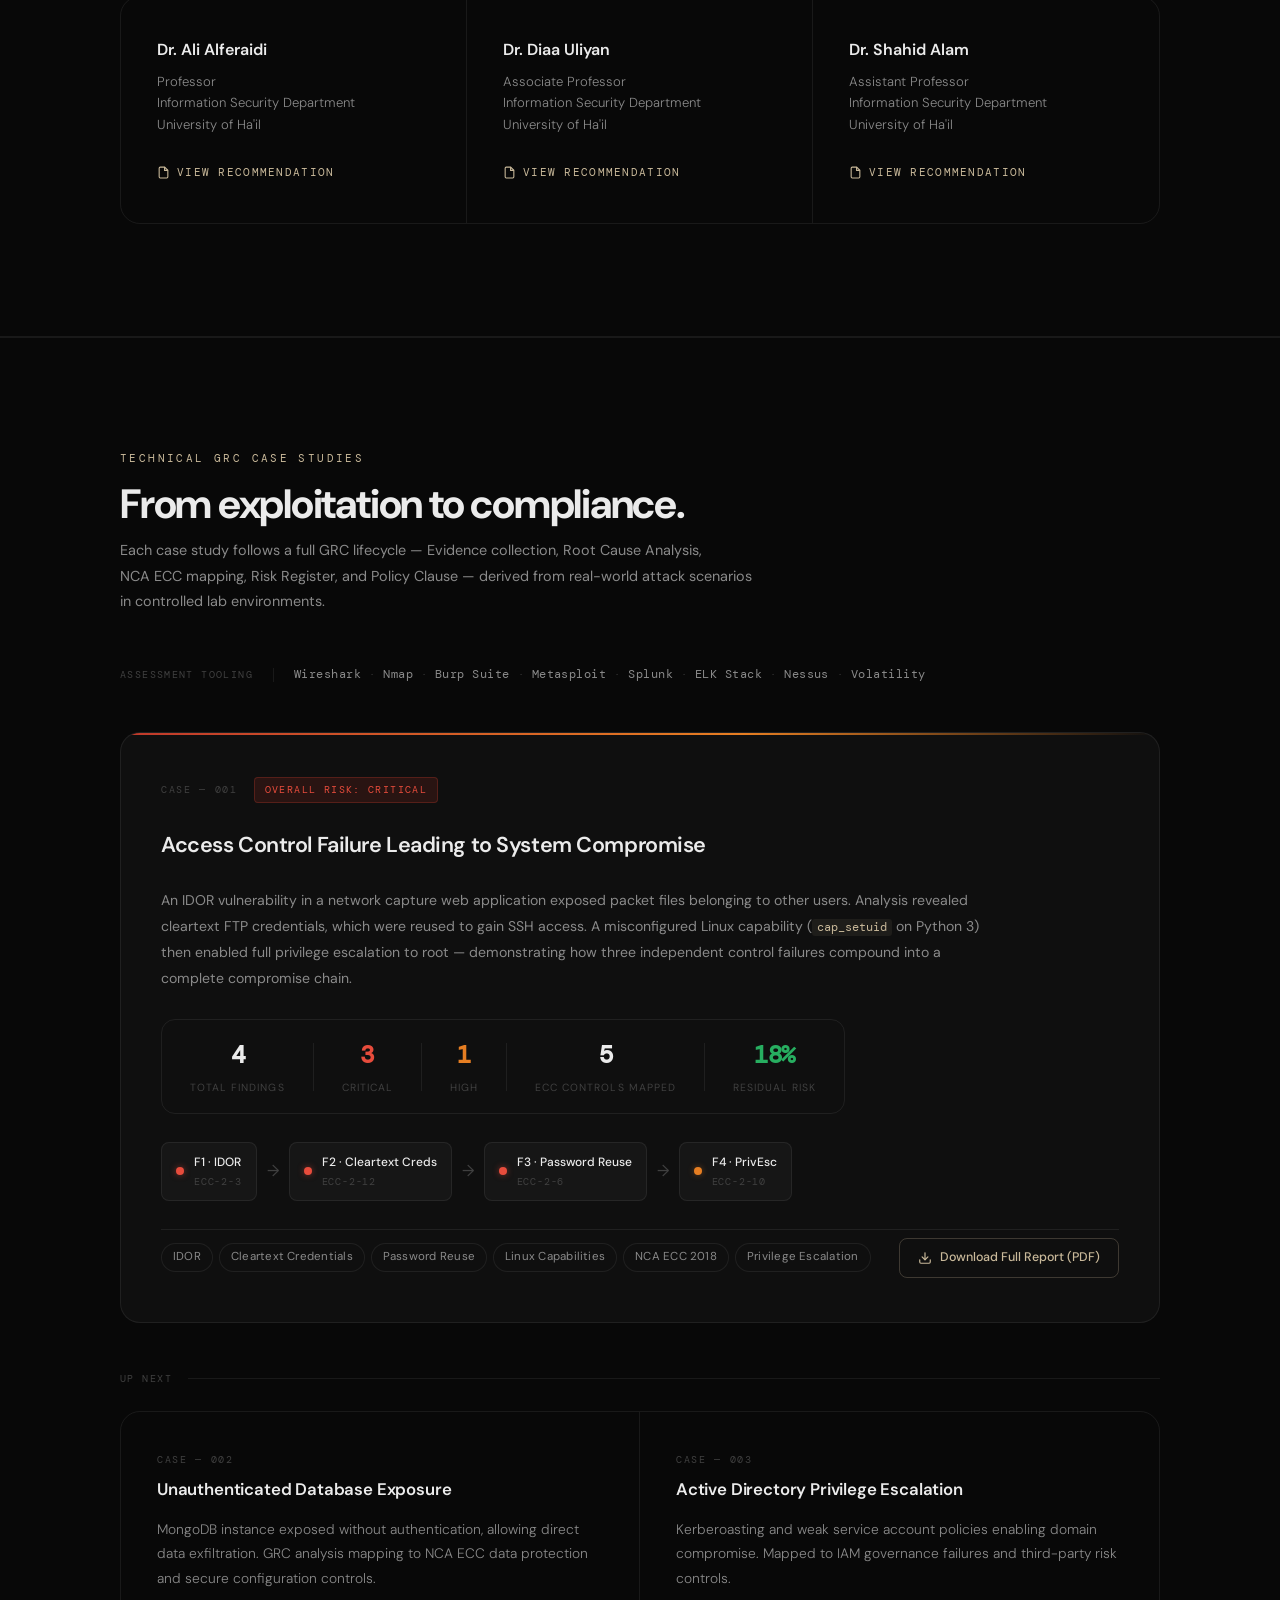
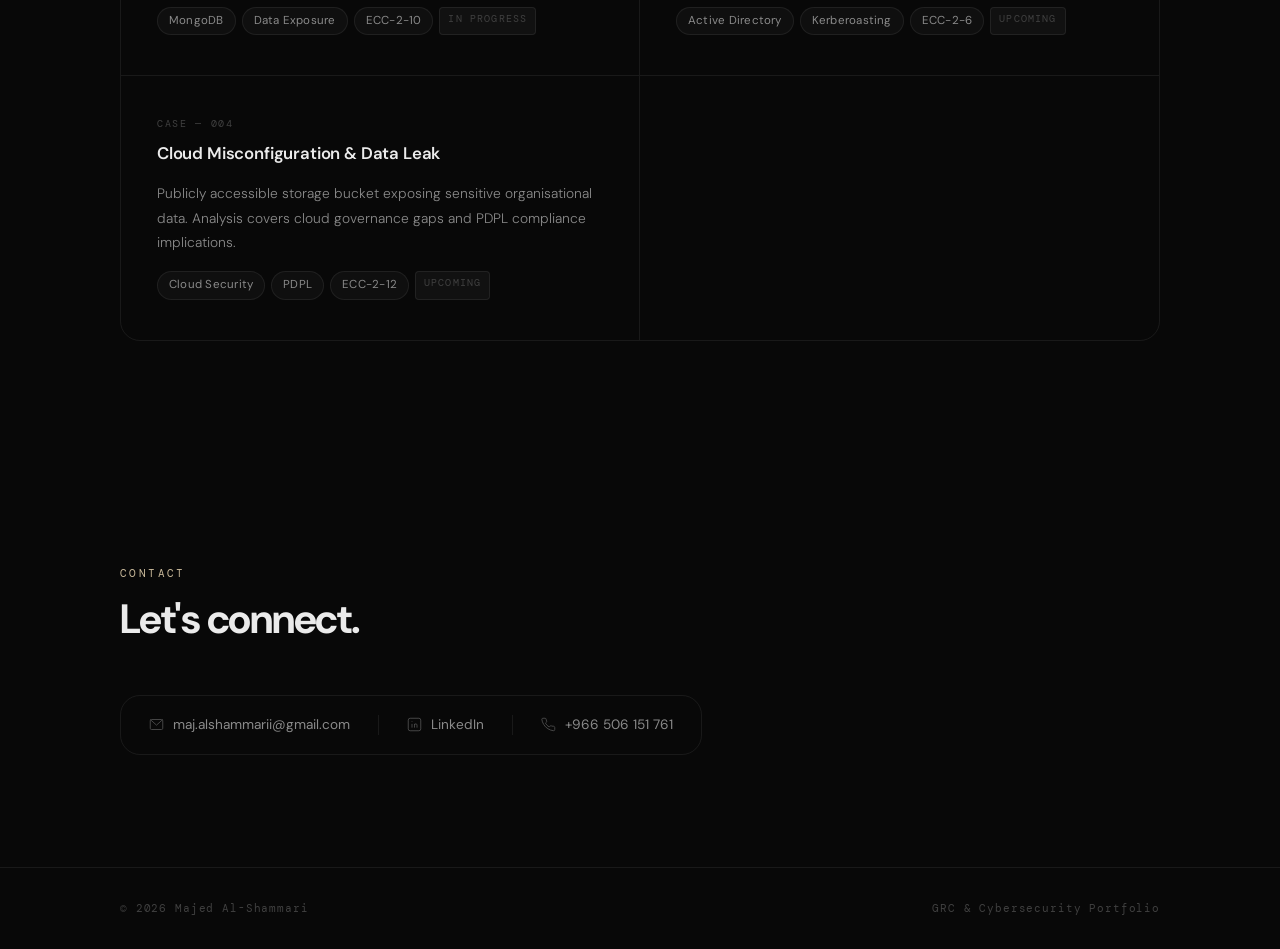
==== commit 9bc3129f: "Refactor certifications section in index.html" ====
--- a/index.html
+++ b/index.html
@@ -378,131 +378,140 @@
   <hr class="rule" />
 
 
-  <!-- ── CERTIFICATIONS ──────────────────────── -->
-  <section class="section" id="certifications">
-    <div class="wrap">
-      <div class="sec-head fade-up">
-        <p class="sec-label">Certifications</p>
-        <h2 class="sec-title">Professional credentials.</h2>
-      </div>
-
-      <div class="cert-grid fade-up d1">
-
-        <div class="cert-card">
-          <div class="cert-img">
-            <img src="assets/images/certs/iso27001.jpg" alt="ISO/IEC 27001:2022 Lead Auditor" loading="lazy" />
-          </div>
-          <div class="cert-info">
-            <p class="cert-name">ISO/IEC 27001:2022</p>
-            <p class="cert-body">Lead Auditor · Mastermind · Valid 2026–2029</p>
-          </div>
-        </div>
-
-        <div class="cert-card">
-          <div class="cert-img">
-            <img src="assets/images/certs/grcp.jpg" alt="GRCP" loading="lazy" />
-          </div>
-          <div class="cert-info">
-            <p class="cert-name">GRCP®</p>
-            <p class="cert-body">Governance, Risk &amp; Compliance Professional</p>
-          </div>
-        </div>
-
-        <div class="cert-card">
-          <div class="cert-img">
-            <img src="assets/images/certs/grca.jpg" alt="GRCA" loading="lazy" />
-          </div>
-          <div class="cert-info">
-            <p class="cert-name">GRCA®</p>
-            <p class="cert-body">Governance, Risk &amp; Compliance Auditor</p>
-          </div>
-        </div>
-
-        <div class="cert-card">
-          <div class="cert-img">
-            <img src="assets/images/certs/itgrc.jpg" alt="ITGRC" loading="lazy" />
-          </div>
-          <div class="cert-info">
-            <p class="cert-name">ITGRC®</p>
-            <p class="cert-body">Information Technology GRC · OCEG</p>
-          </div>
-        </div>
-
-        <div class="cert-card">
-          <div class="cert-img">
-            <img src="assets/images/certs/irmp.jpg" alt="IRMP" loading="lazy" />
-          </div>
-          <div class="cert-info">
-            <p class="cert-name">IRMP®</p>
-            <p class="cert-body">Information Risk Management Professional</p>
-          </div>
-        </div>
-
-        <div class="cert-card">
-          <div class="cert-img">
-            <img src="assets/images/certs/ecir.jpg" alt="eCIRv2" loading="lazy" />
-          </div>
-          <div class="cert-info">
-            <p class="cert-name">eCIRv2</p>
-            <p class="cert-body">Certified Incident Responder</p>
-          </div>
-        </div>
-
-        <div class="cert-card">
-          <div class="cert-img">
-            <img src="assets/images/certs/ecdfp.jpg" alt="eCDFP" loading="lazy" />
-          </div>
-          <div class="cert-info">
-            <p class="cert-name">eCDFP</p>
-            <p class="cert-body">Certified Digital Forensics Professional</p>
-          </div>
-        </div>
-
-        <div class="cert-card">
-          <div class="cert-img">
-            <img src="assets/images/certs/ecthp.jpg" alt="eCTHPv3" loading="lazy" />
-          </div>
-          <div class="cert-info">
-            <p class="cert-name">eCTHPv3</p>
-            <p class="cert-body">Certified Threat Hunting Professional</p>
-          </div>
-        </div>
-
-        <div class="cert-card">
-          <div class="cert-img">
-            <img src="assets/images/certs/eeda.jpg" alt="eEDA" loading="lazy" />
-          </div>
-          <div class="cert-info">
-            <p class="cert-name">eEDA</p>
-            <p class="cert-body">Enterprise Defense Administrator</p>
-          </div>
-        </div>
-
-        <div class="cert-card">
-          <div class="cert-img">
-            <img src="assets/images/certs/sc900.jpg" alt="SC-900" loading="lazy" />
-          </div>
-          <div class="cert-info">
-            <p class="cert-name">SC-900</p>
-            <p class="cert-body">Microsoft Security, Compliance &amp; Identity</p>
-          </div>
-        </div>
-
-        <div class="cert-card">
-          <div class="cert-img">
-            <img src="assets/images/certs/ejpt.jpg" alt="eJPT" loading="lazy" />
-          </div>
-          <div class="cert-info">
-            <p class="cert-name">eJPT</p>
-            <p class="cert-body">Junior Penetration Tester · eLearnSecurity</p>
-          </div>
-        </div>
-
-      </div>
-
-      </div>
-    </div>
-  </section>
+<!-- ── CERTIFICATIONS ──────────────────────── -->
+<section class="section" id="certifications">
+  <div class="wrap">
+    <div class="sec-head fade-up">
+      <p class="sec-label">Certifications</p>
+      <h2 class="sec-title">Professional credentials.</h2>
+    </div>
+
+    <div class="cert-grid fade-up d1">
+
+      <!-- CompTIA Security+ -->
+      <div class="cert-card">
+        <div class="cert-img">
+          <img src="assets/images/certs/security-plus.jpeg" alt="CompTIA Security+ SY0-701" loading="lazy" />
+        </div>
+        <div class="cert-info">
+          <p class="cert-name">CompTIA Security+</p>
+          <p class="cert-body">SY0-701 · Certified · July 2026 – July 2029</p>
+        </div>
+      </div>
+
+      <div class="cert-card">
+        <div class="cert-img">
+          <img src="assets/images/certs/iso27001.jpg" alt="ISO/IEC 27001:2022 Lead Auditor" loading="lazy" />
+        </div>
+        <div class="cert-info">
+          <p class="cert-name">ISO/IEC 27001:2022</p>
+          <p class="cert-body">Lead Auditor · Mastermind · Valid 2026–2029</p>
+        </div>
+      </div>
+
+      <div class="cert-card">
+        <div class="cert-img">
+          <img src="assets/images/certs/grcp.jpg" alt="GRCP" loading="lazy" />
+        </div>
+        <div class="cert-info">
+          <p class="cert-name">GRCP®</p>
+          <p class="cert-body">Governance, Risk &amp; Compliance Professional</p>
+        </div>
+      </div>
+
+      <div class="cert-card">
+        <div class="cert-img">
+          <img src="assets/images/certs/grca.jpg" alt="GRCA" loading="lazy" />
+        </div>
+        <div class="cert-info">
+          <p class="cert-name">GRCA®</p>
+          <p class="cert-body">Governance, Risk &amp; Compliance Auditor</p>
+        </div>
+      </div>
+
+      <div class="cert-card">
+        <div class="cert-img">
+          <img src="assets/images/certs/itgrc.jpg" alt="ITGRC" loading="lazy" />
+        </div>
+        <div class="cert-info">
+          <p class="cert-name">ITGRC®</p>
+          <p class="cert-body">Information Technology GRC · OCEG</p>
+        </div>
+      </div>
+
+      <div class="cert-card">
+        <div class="cert-img">
+          <img src="assets/images/certs/irmp.jpg" alt="IRMP" loading="lazy" />
+        </div>
+        <div class="cert-info">
+          <p class="cert-name">IRMP®</p>
+          <p class="cert-body">Information Risk Management Professional</p>
+        </div>
+      </div>
+
+      <div class="cert-card">
+        <div class="cert-img">
+          <img src="assets/images/certs/ecir.jpg" alt="eCIRv2" loading="lazy" />
+        </div>
+        <div class="cert-info">
+          <p class="cert-name">eCIRv2</p>
+          <p class="cert-body">Certified Incident Responder</p>
+        </div>
+      </div>
+
+      <div class="cert-card">
+        <div class="cert-img">
+          <img src="assets/images/certs/ecdfp.jpg" alt="eCDFP" loading="lazy" />
+        </div>
+        <div class="cert-info">
+          <p class="cert-name">eCDFP</p>
+          <p class="cert-body">Certified Digital Forensics Professional</p>
+        </div>
+      </div>
+
+      <div class="cert-card">
+        <div class="cert-img">
+          <img src="assets/images/certs/ecthp.jpg" alt="eCTHPv3" loading="lazy" />
+        </div>
+        <div class="cert-info">
+          <p class="cert-name">eCTHPv3</p>
+          <p class="cert-body">Certified Threat Hunting Professional</p>
+        </div>
+      </div>
+
+      <div class="cert-card">
+        <div class="cert-img">
+          <img src="assets/images/certs/eeda.jpg" alt="eEDA" loading="lazy" />
+        </div>
+        <div class="cert-info">
+          <p class="cert-name">eEDA</p>
+          <p class="cert-body">Enterprise Defense Administrator</p>
+        </div>
+      </div>
+
+      <div class="cert-card">
+        <div class="cert-img">
+          <img src="assets/images/certs/sc900.jpg" alt="SC-900" loading="lazy" />
+        </div>
+        <div class="cert-info">
+          <p class="cert-name">SC-900</p>
+          <p class="cert-body">Microsoft Security, Compliance &amp; Identity</p>
+        </div>
+      </div>
+
+      <div class="cert-card">
+        <div class="cert-img">
+          <img src="assets/images/certs/ejpt.jpg" alt="eJPT" loading="lazy" />
+        </div>
+        <div class="cert-info">
+          <p class="cert-name">eJPT</p>
+          <p class="cert-body">Junior Penetration Tester · eLearnSecurity</p>
+        </div>
+      </div>
+
+    </div>
+  </div>
+</section>
 
   <hr class="rule" />
 
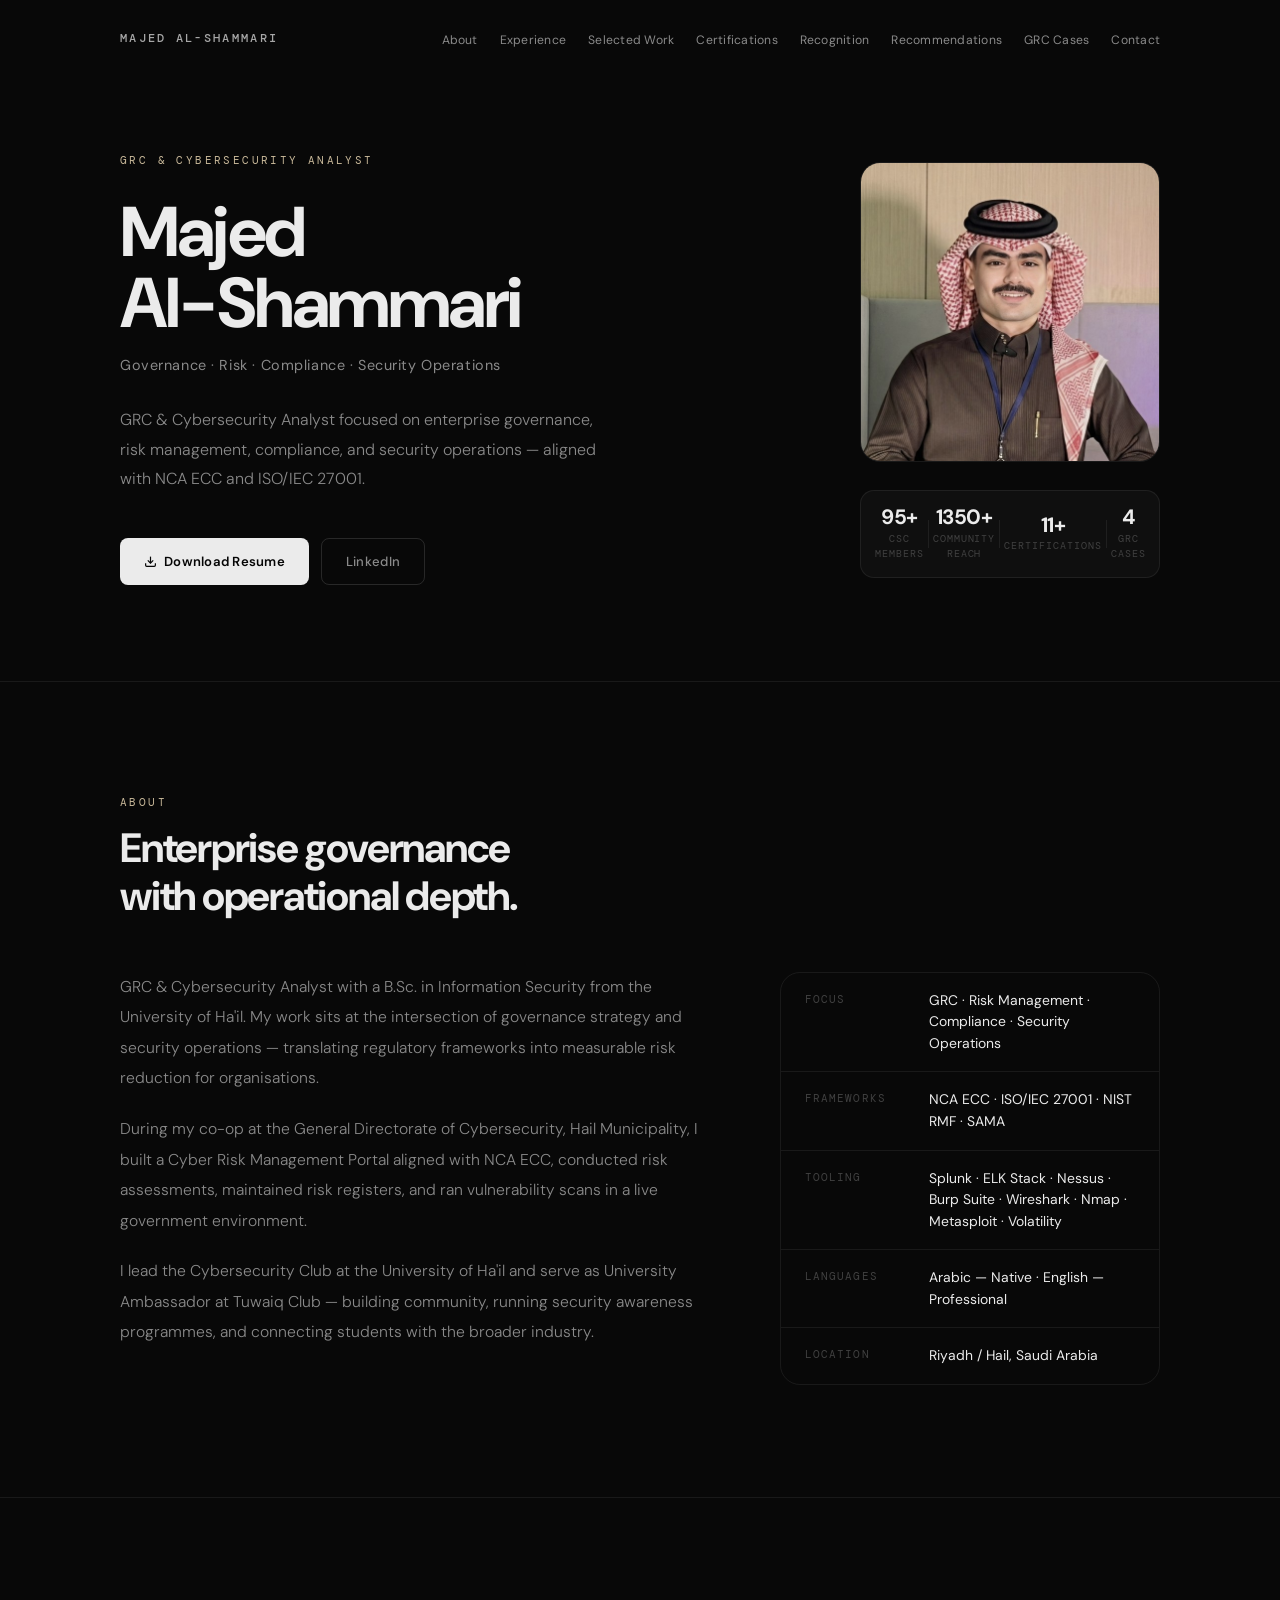
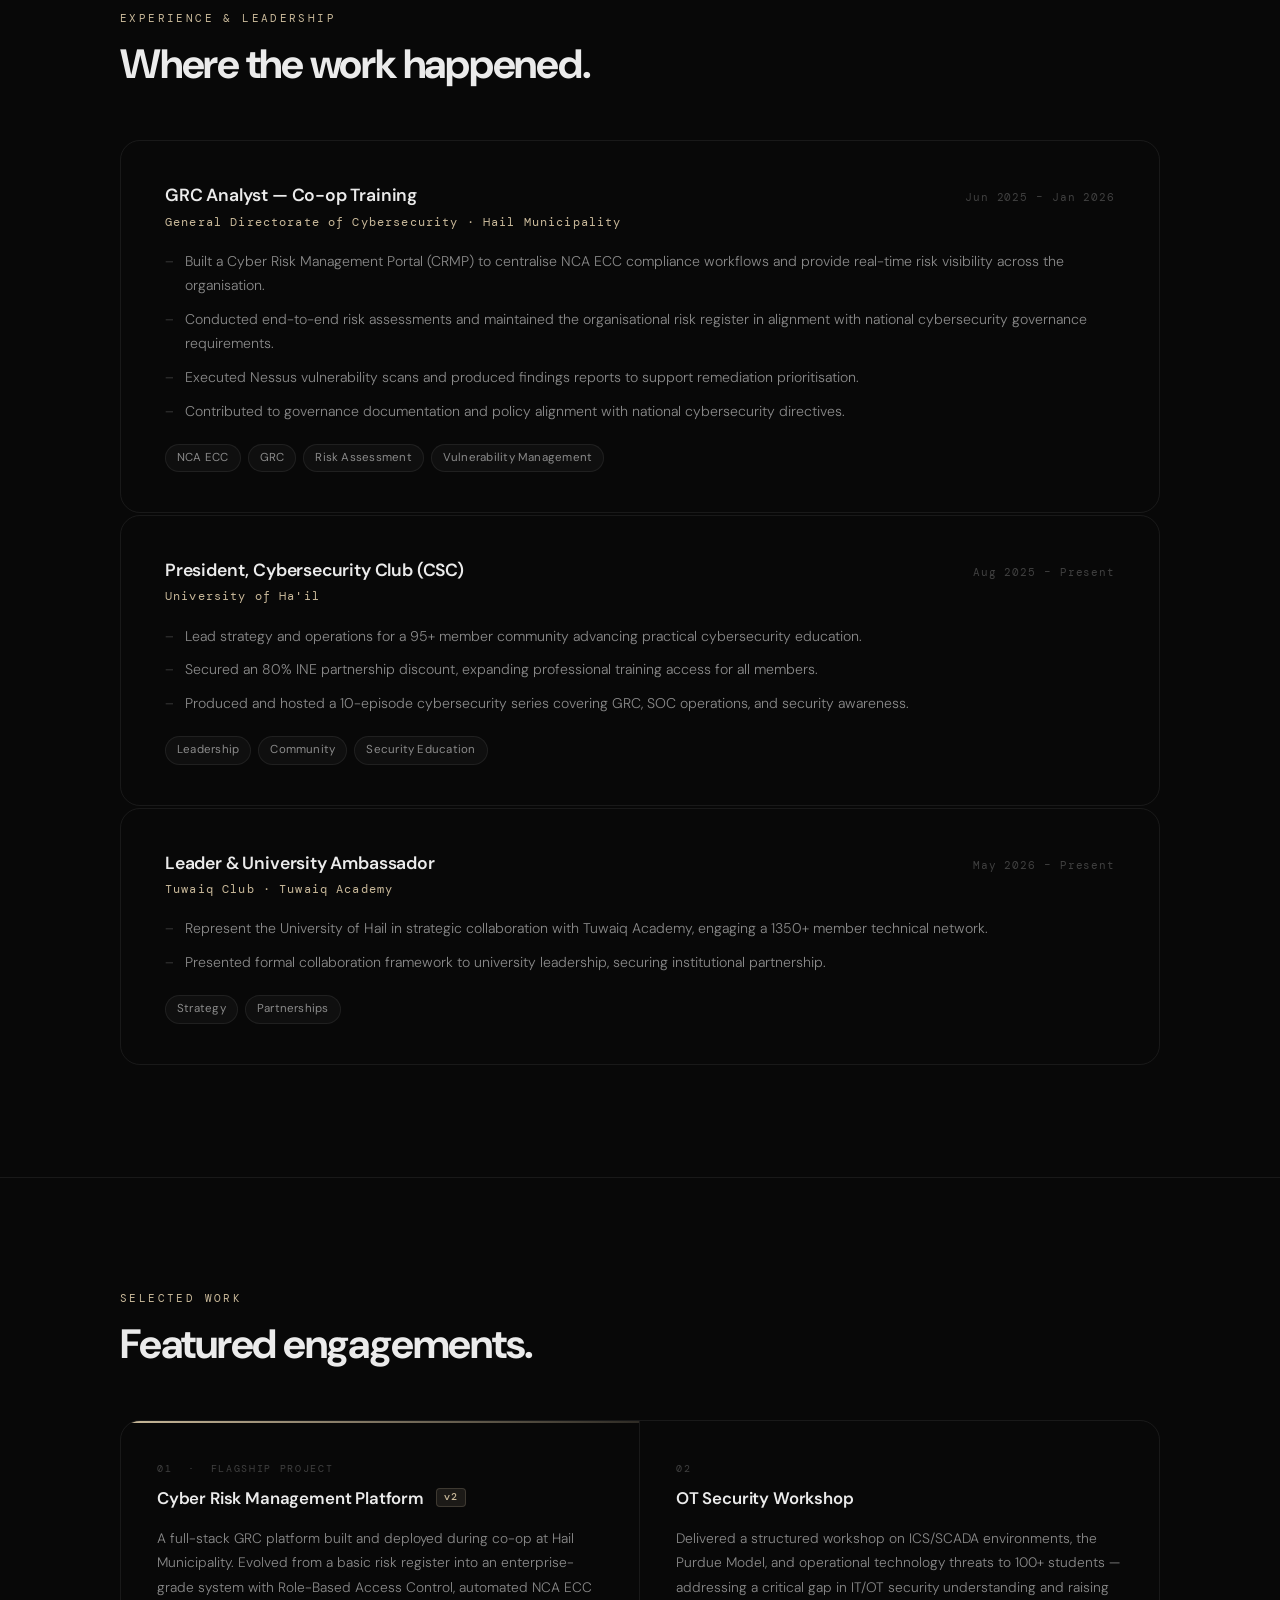
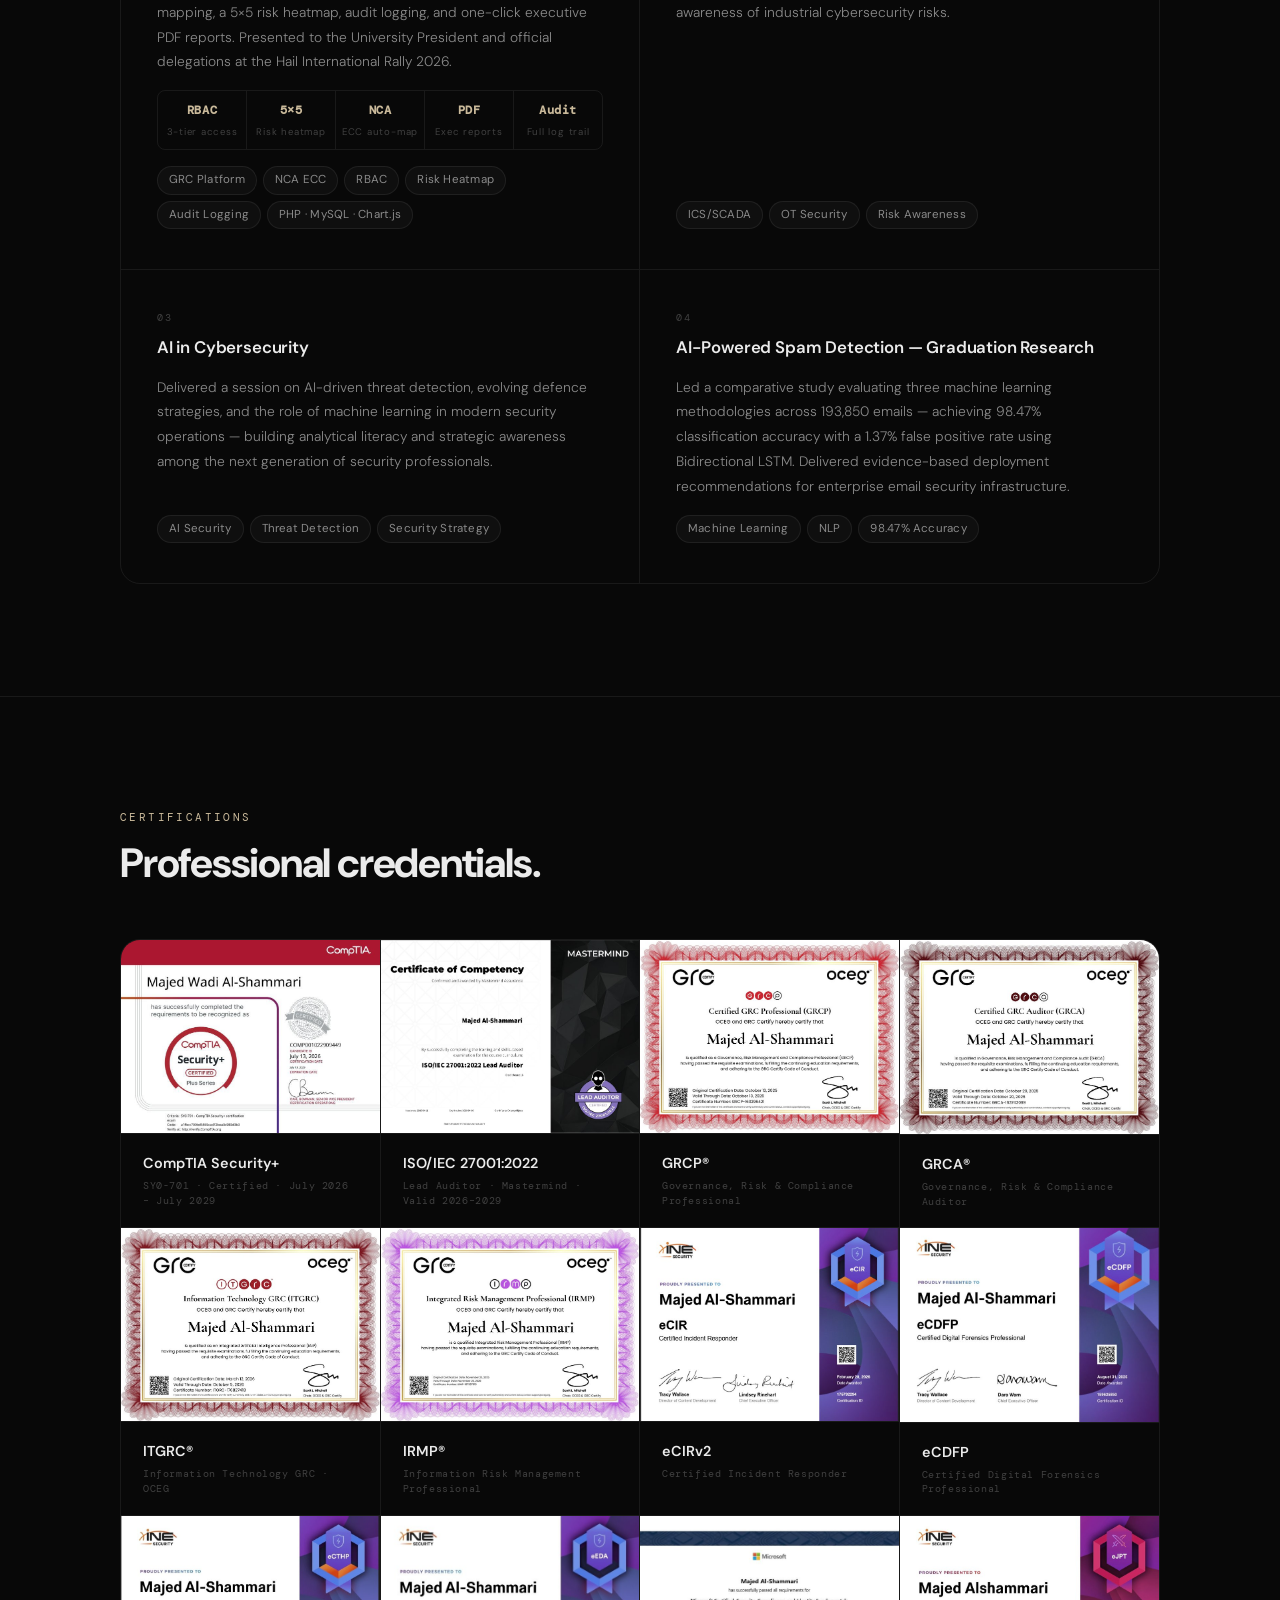
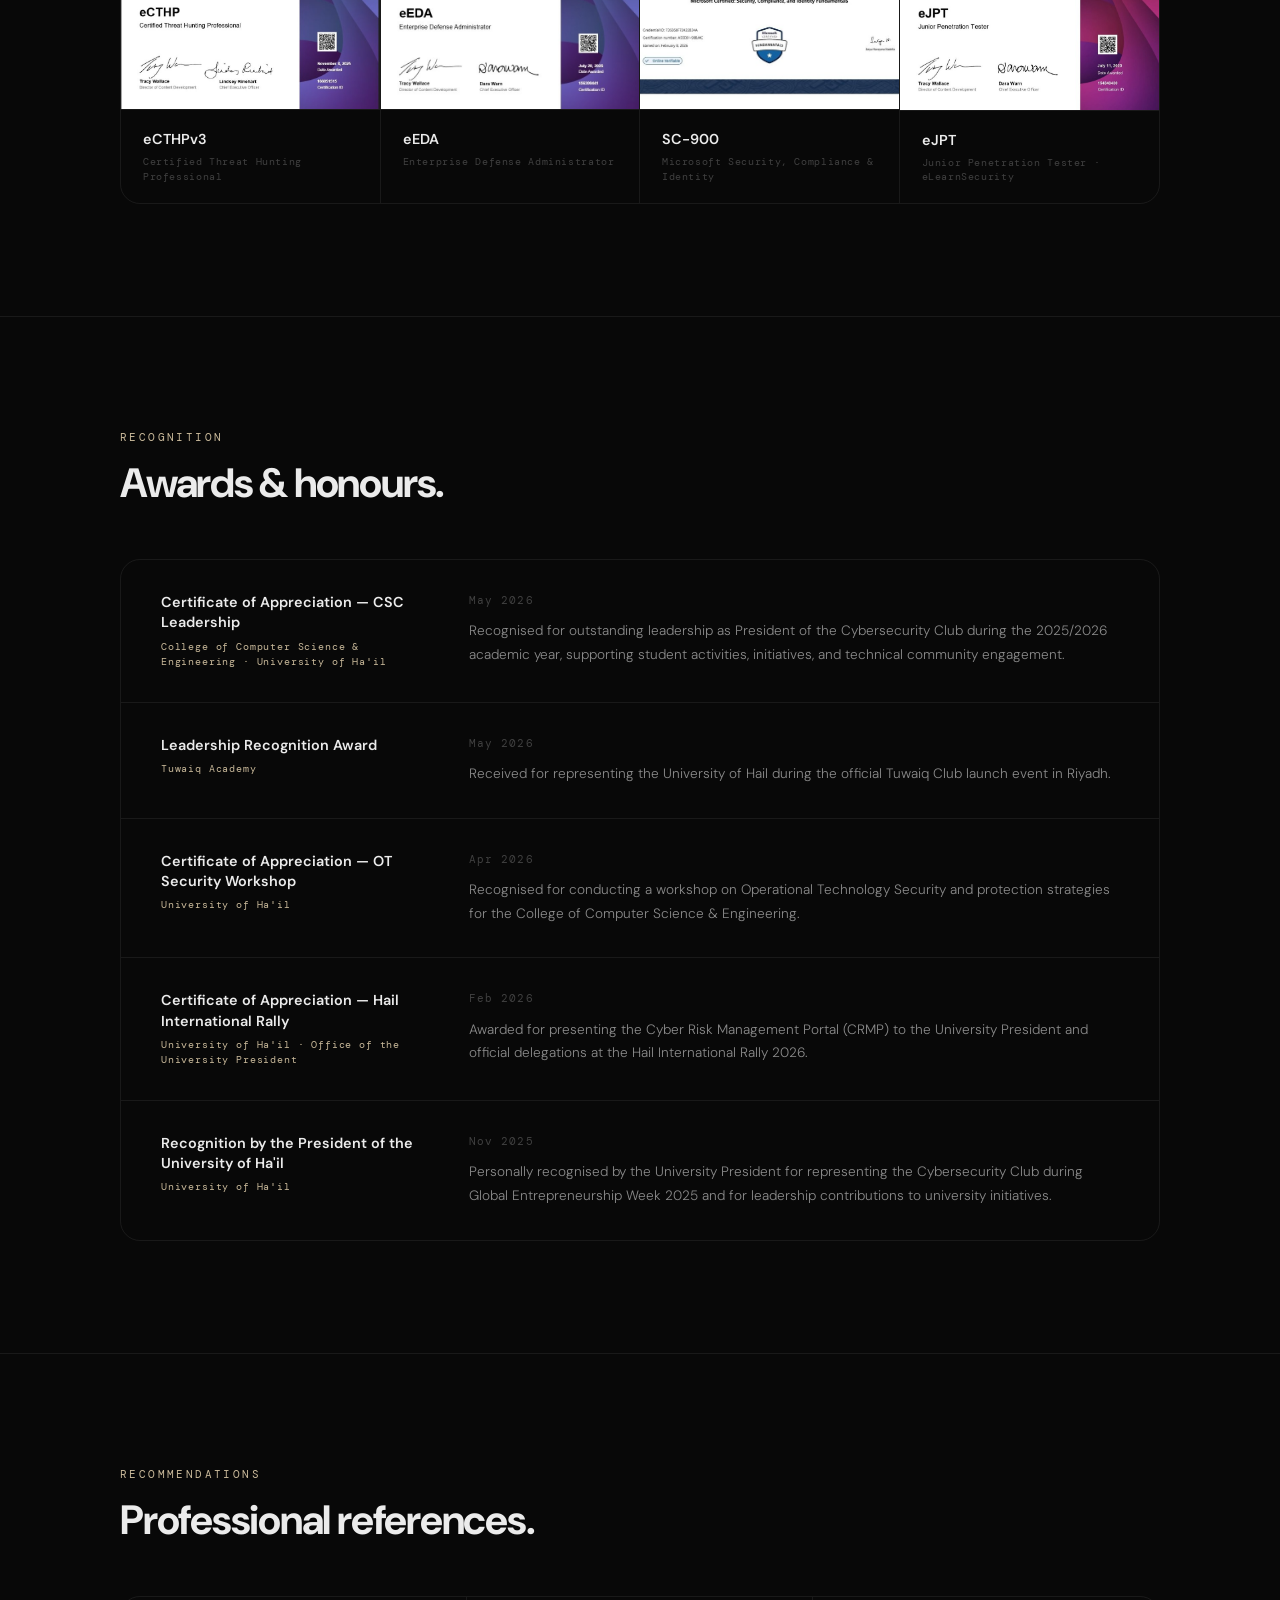
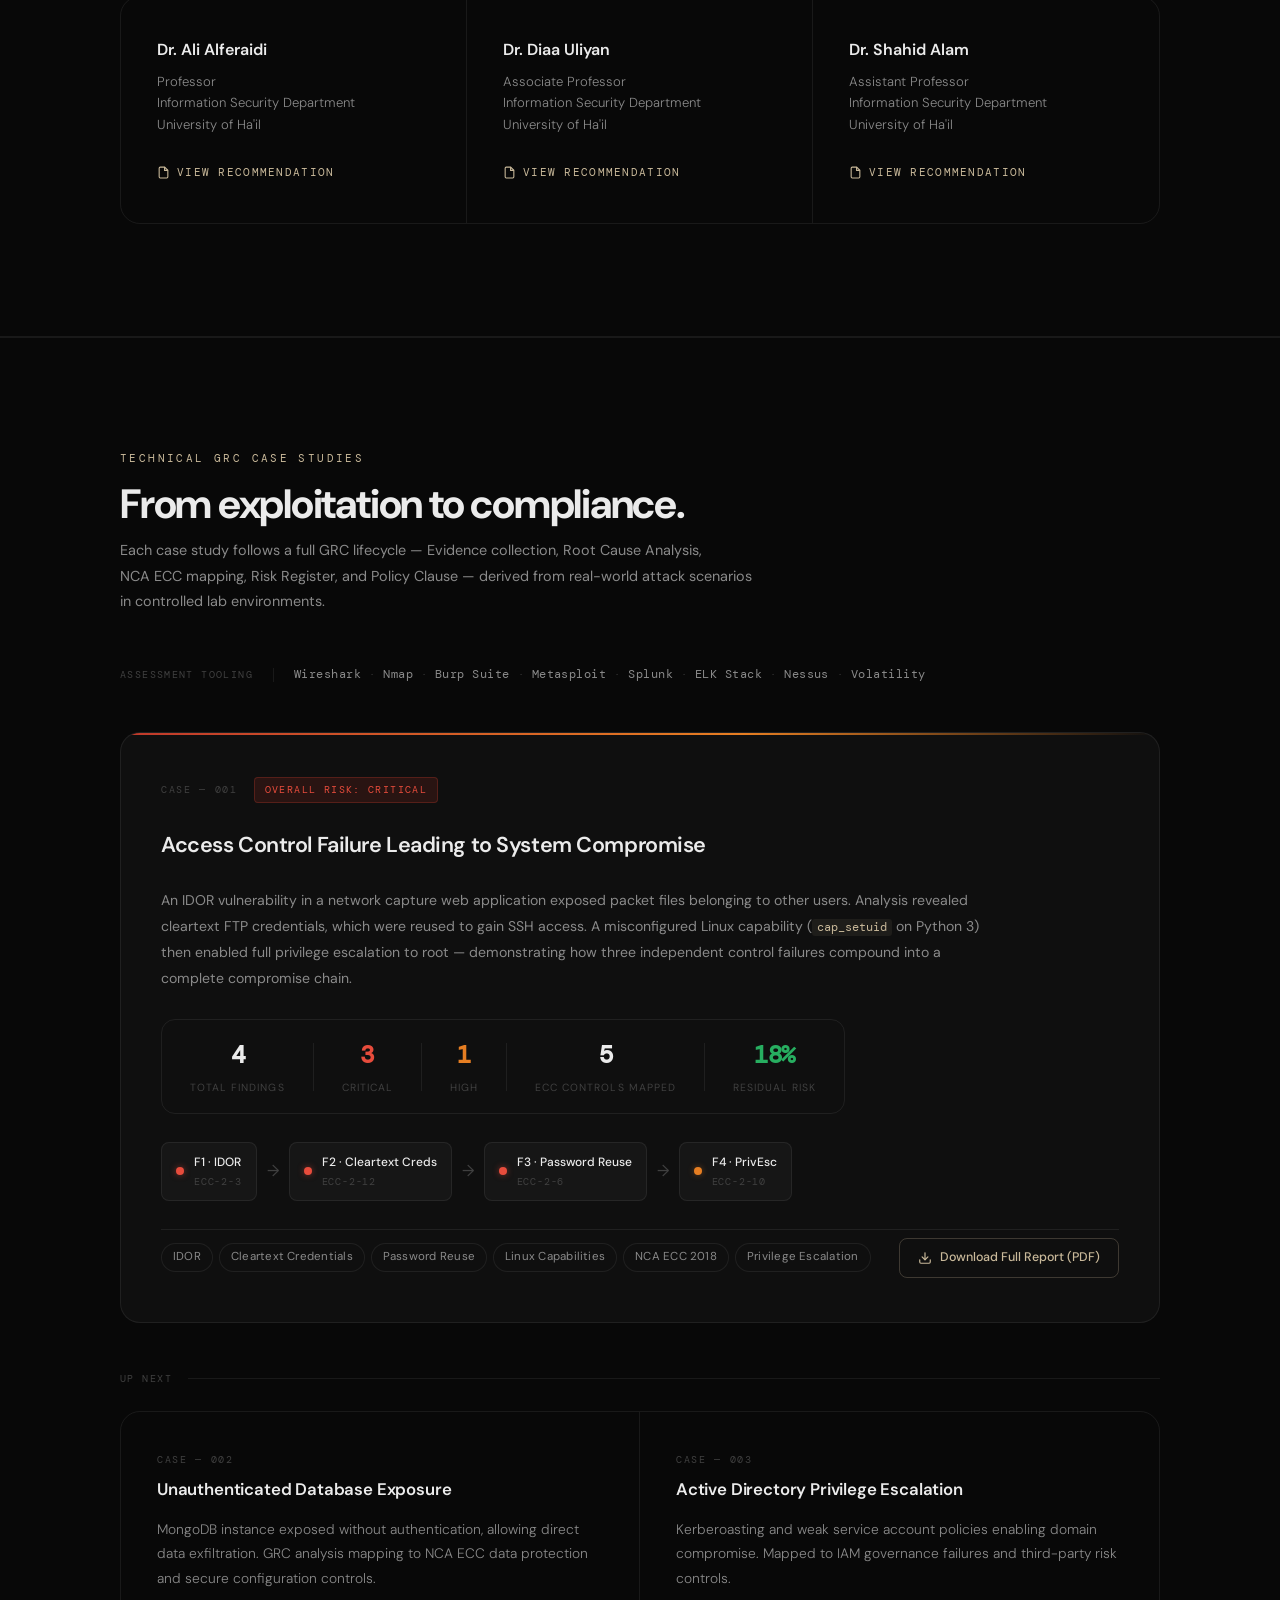
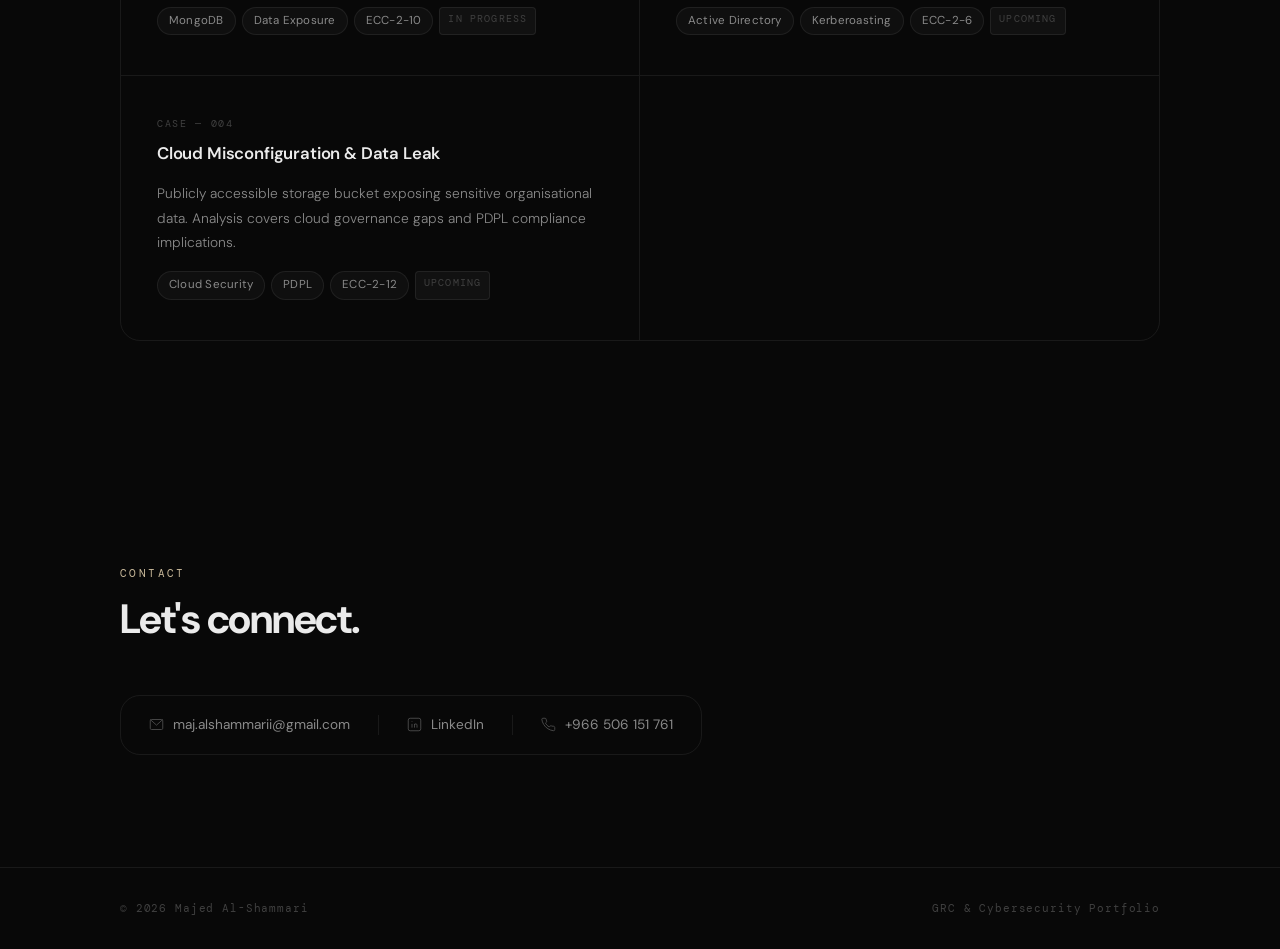
==== commit 47c102f7: "Update image source for CompTIA Security+ certification" ====
--- a/index.html
+++ b/index.html
@@ -391,7 +391,7 @@
       <!-- CompTIA Security+ -->
       <div class="cert-card">
         <div class="cert-img">
-          <img src="assets/images/certs/security-plus.jpeg" alt="CompTIA Security+ SY0-701" loading="lazy" />
+          <img src="assets/images/certs/SEC+.jpg" alt="CompTIA Security+ SY0-701" loading="lazy" />
         </div>
         <div class="cert-info">
           <p class="cert-name">CompTIA Security+</p>
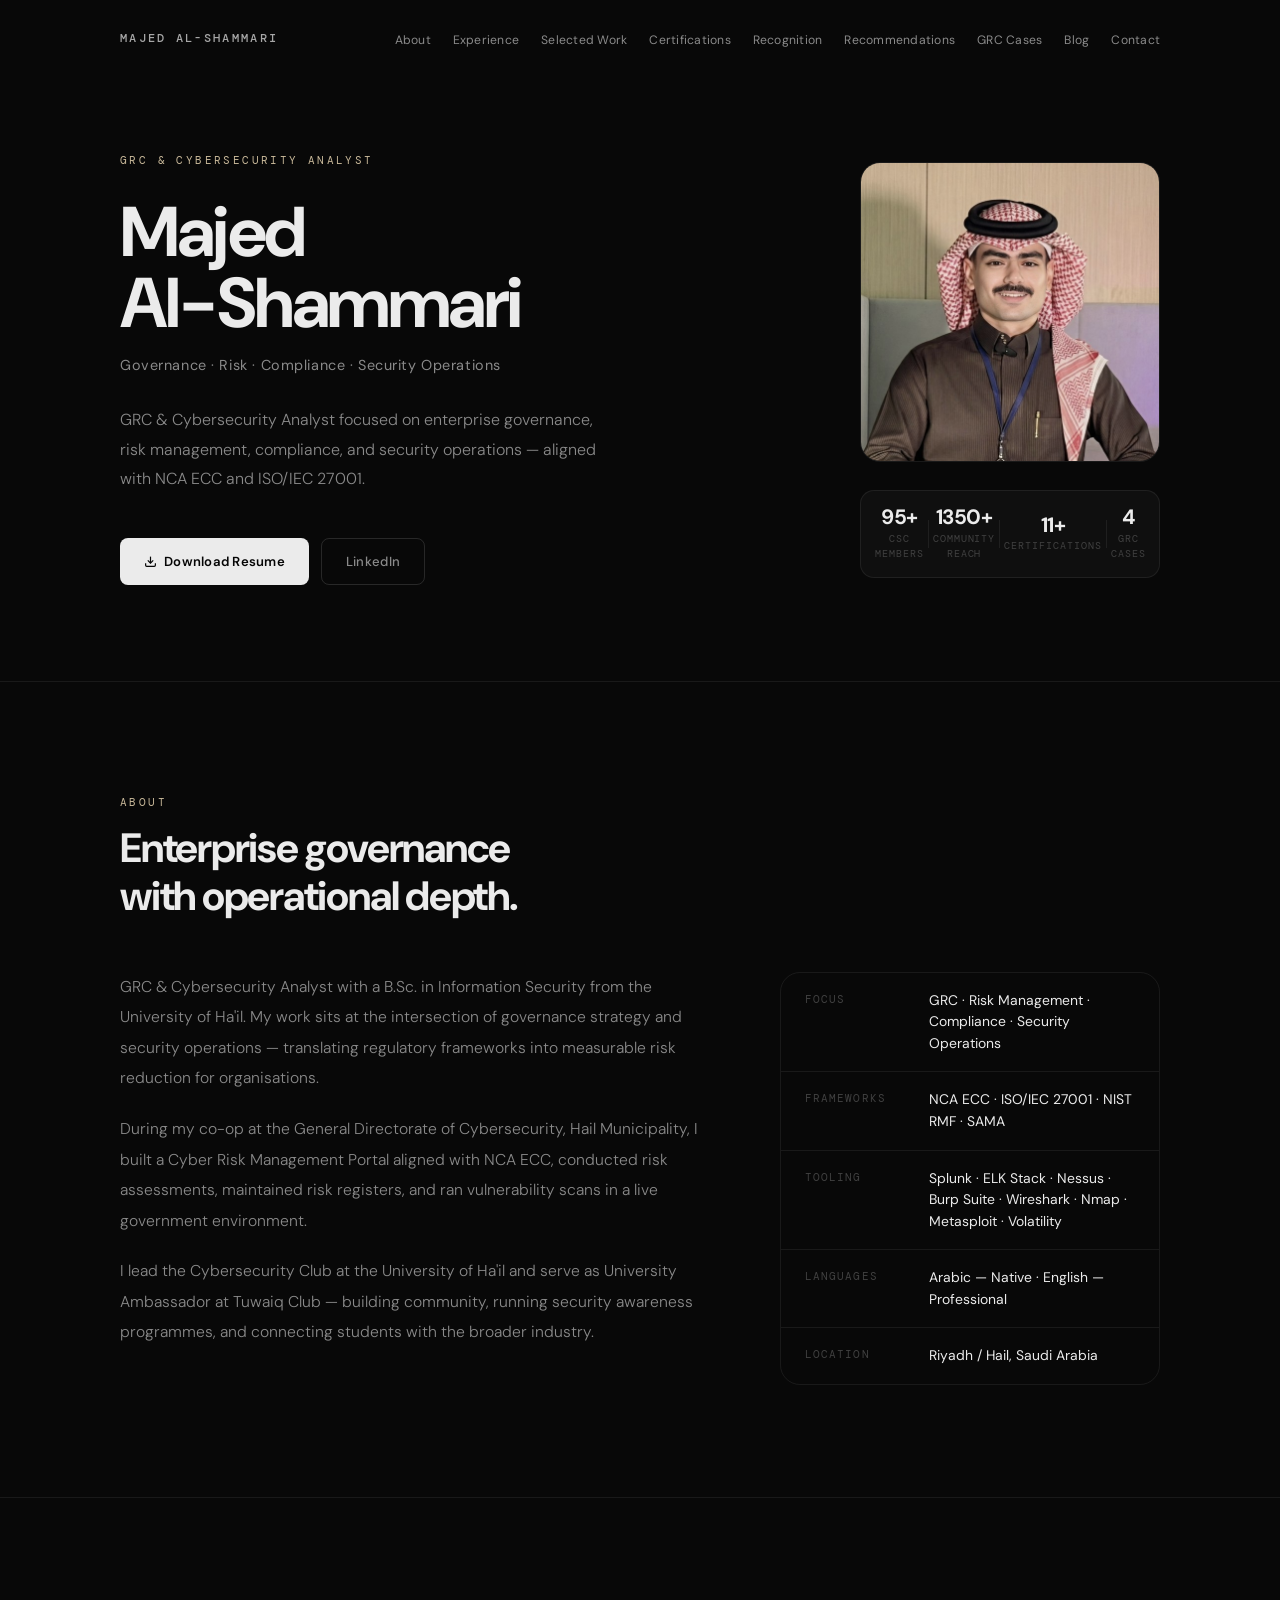
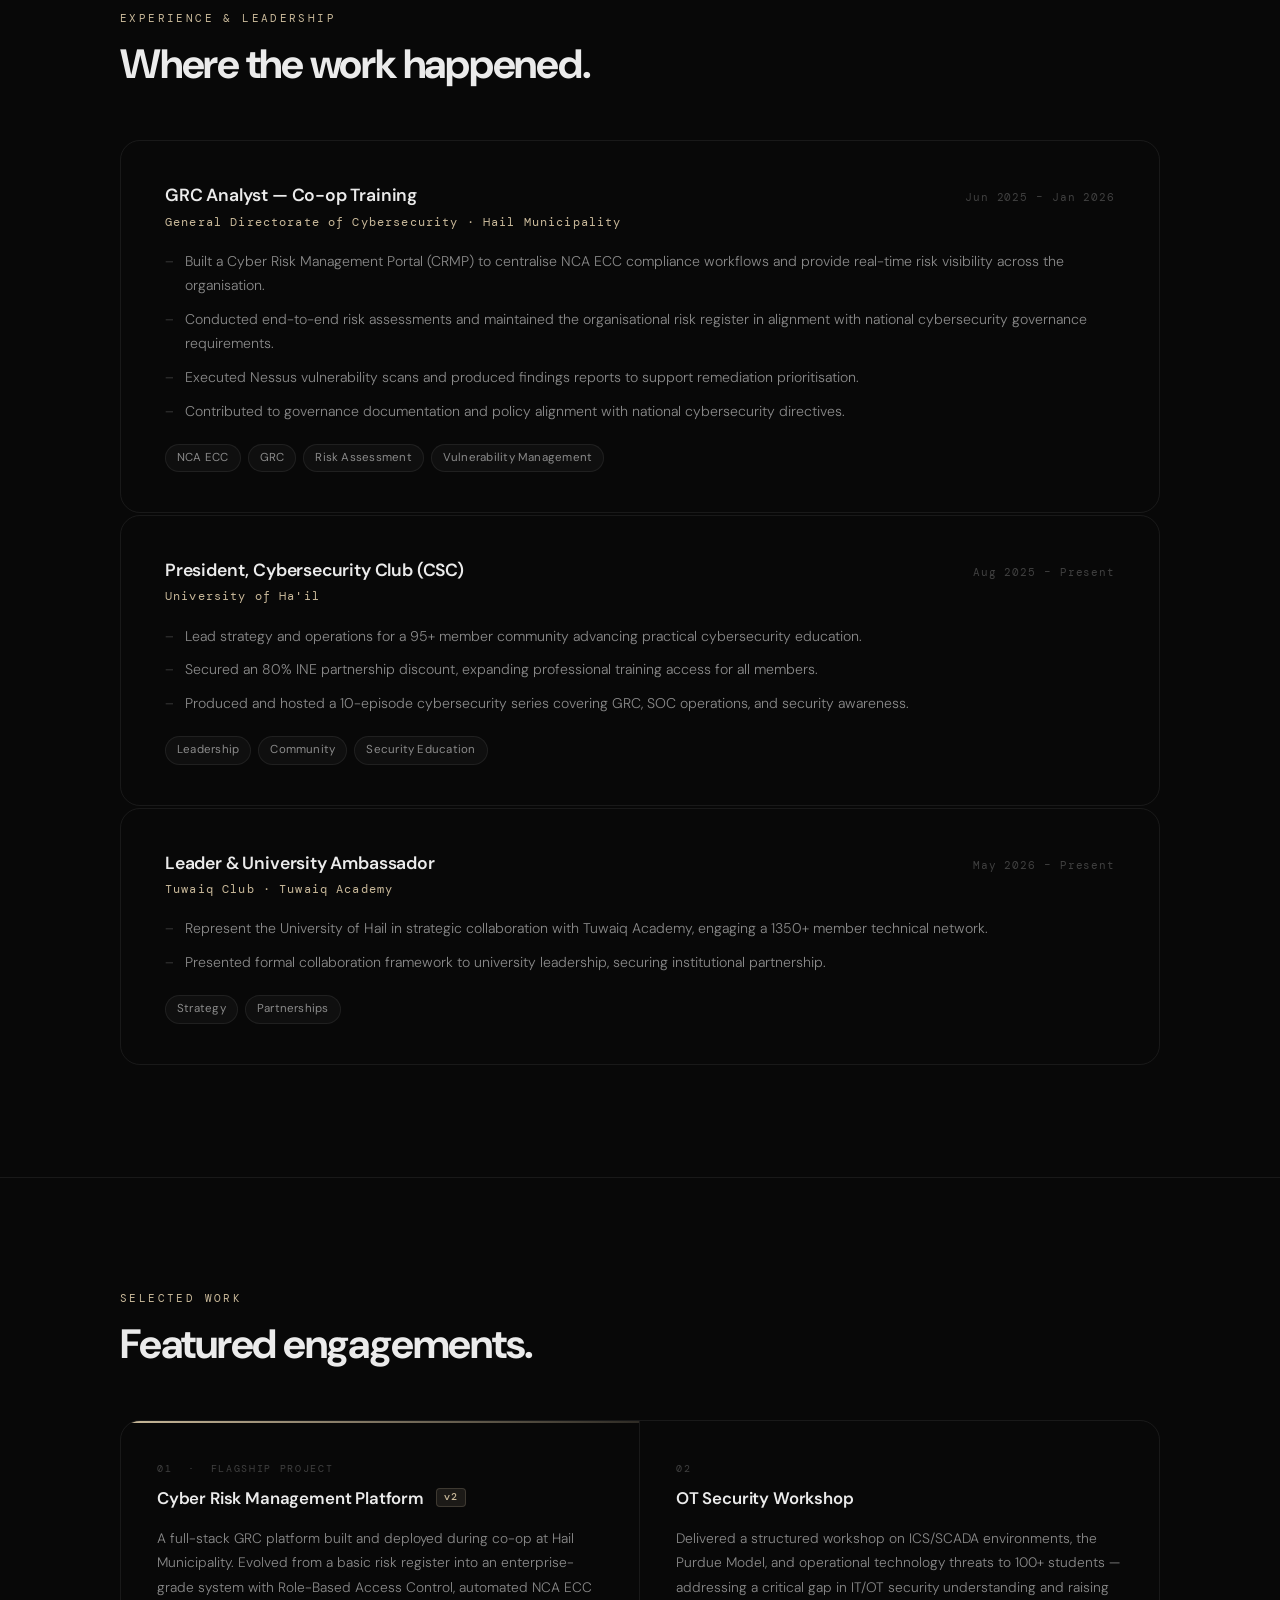
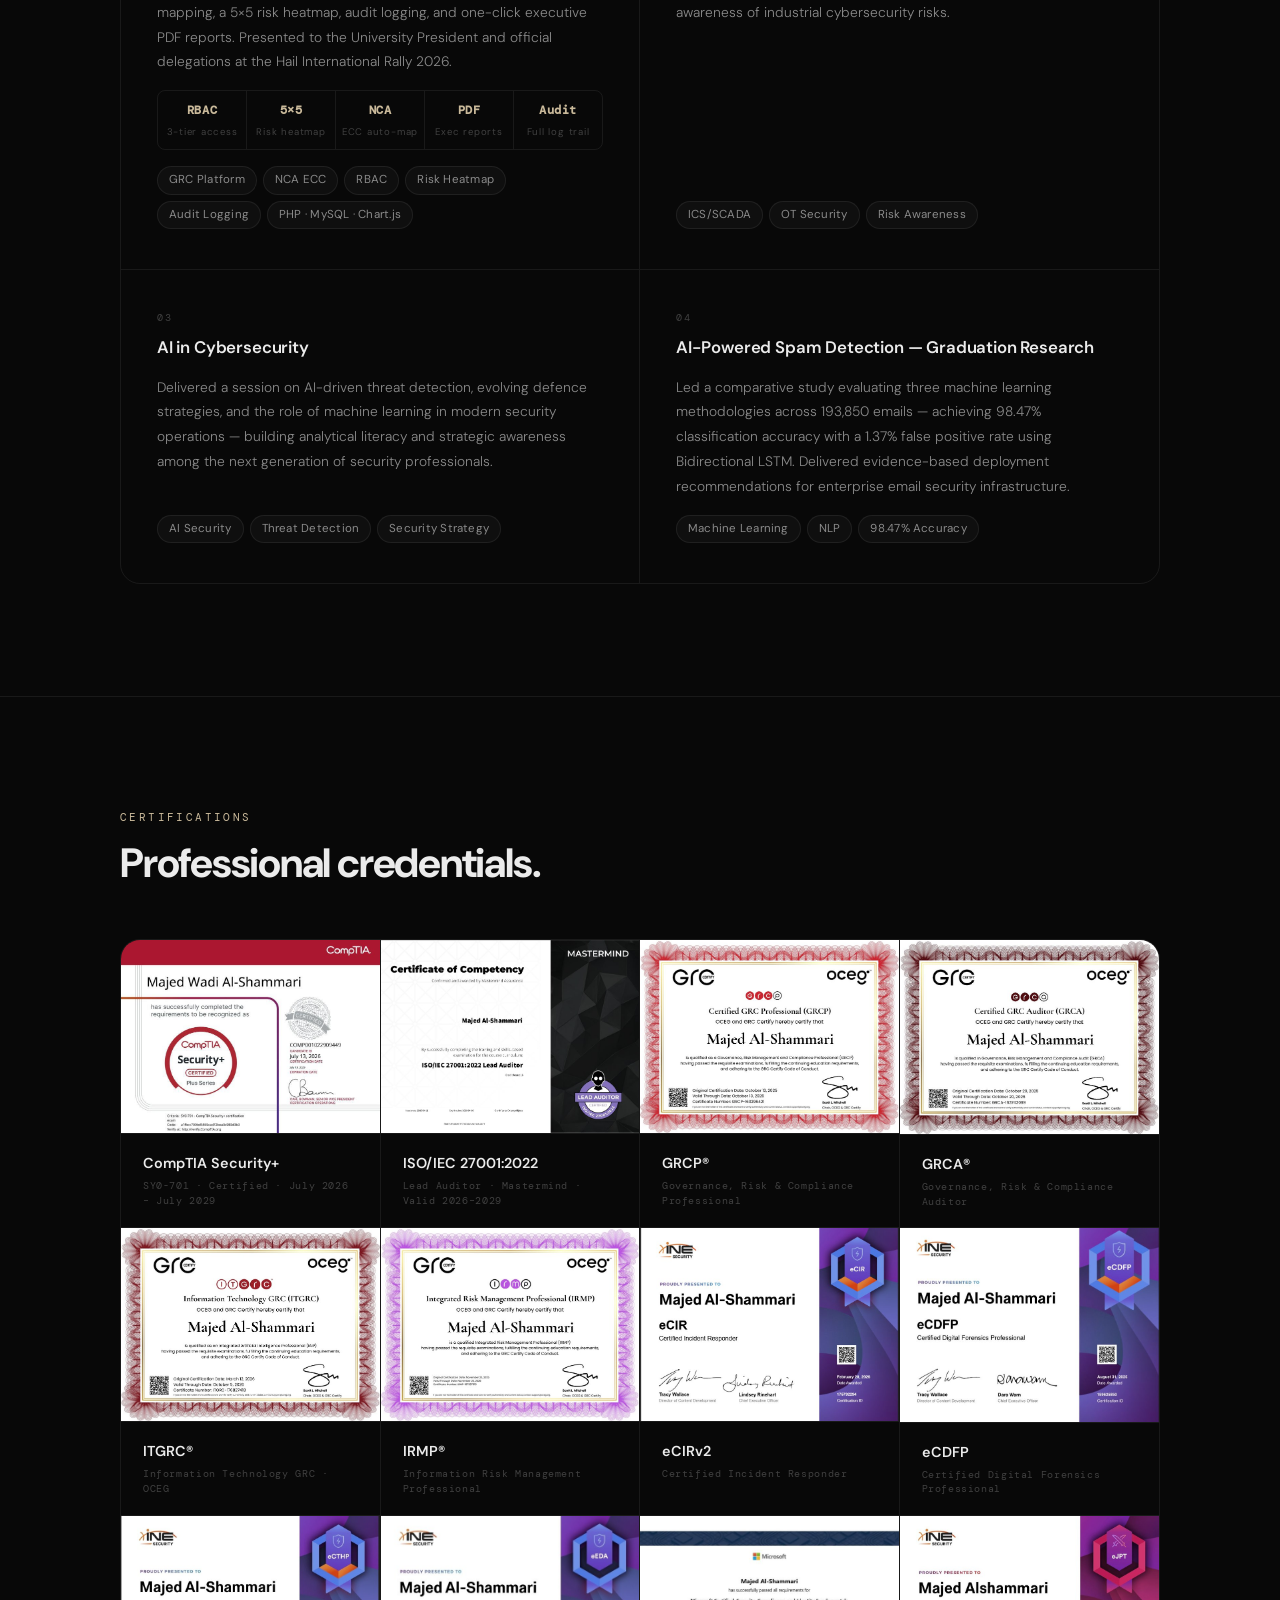
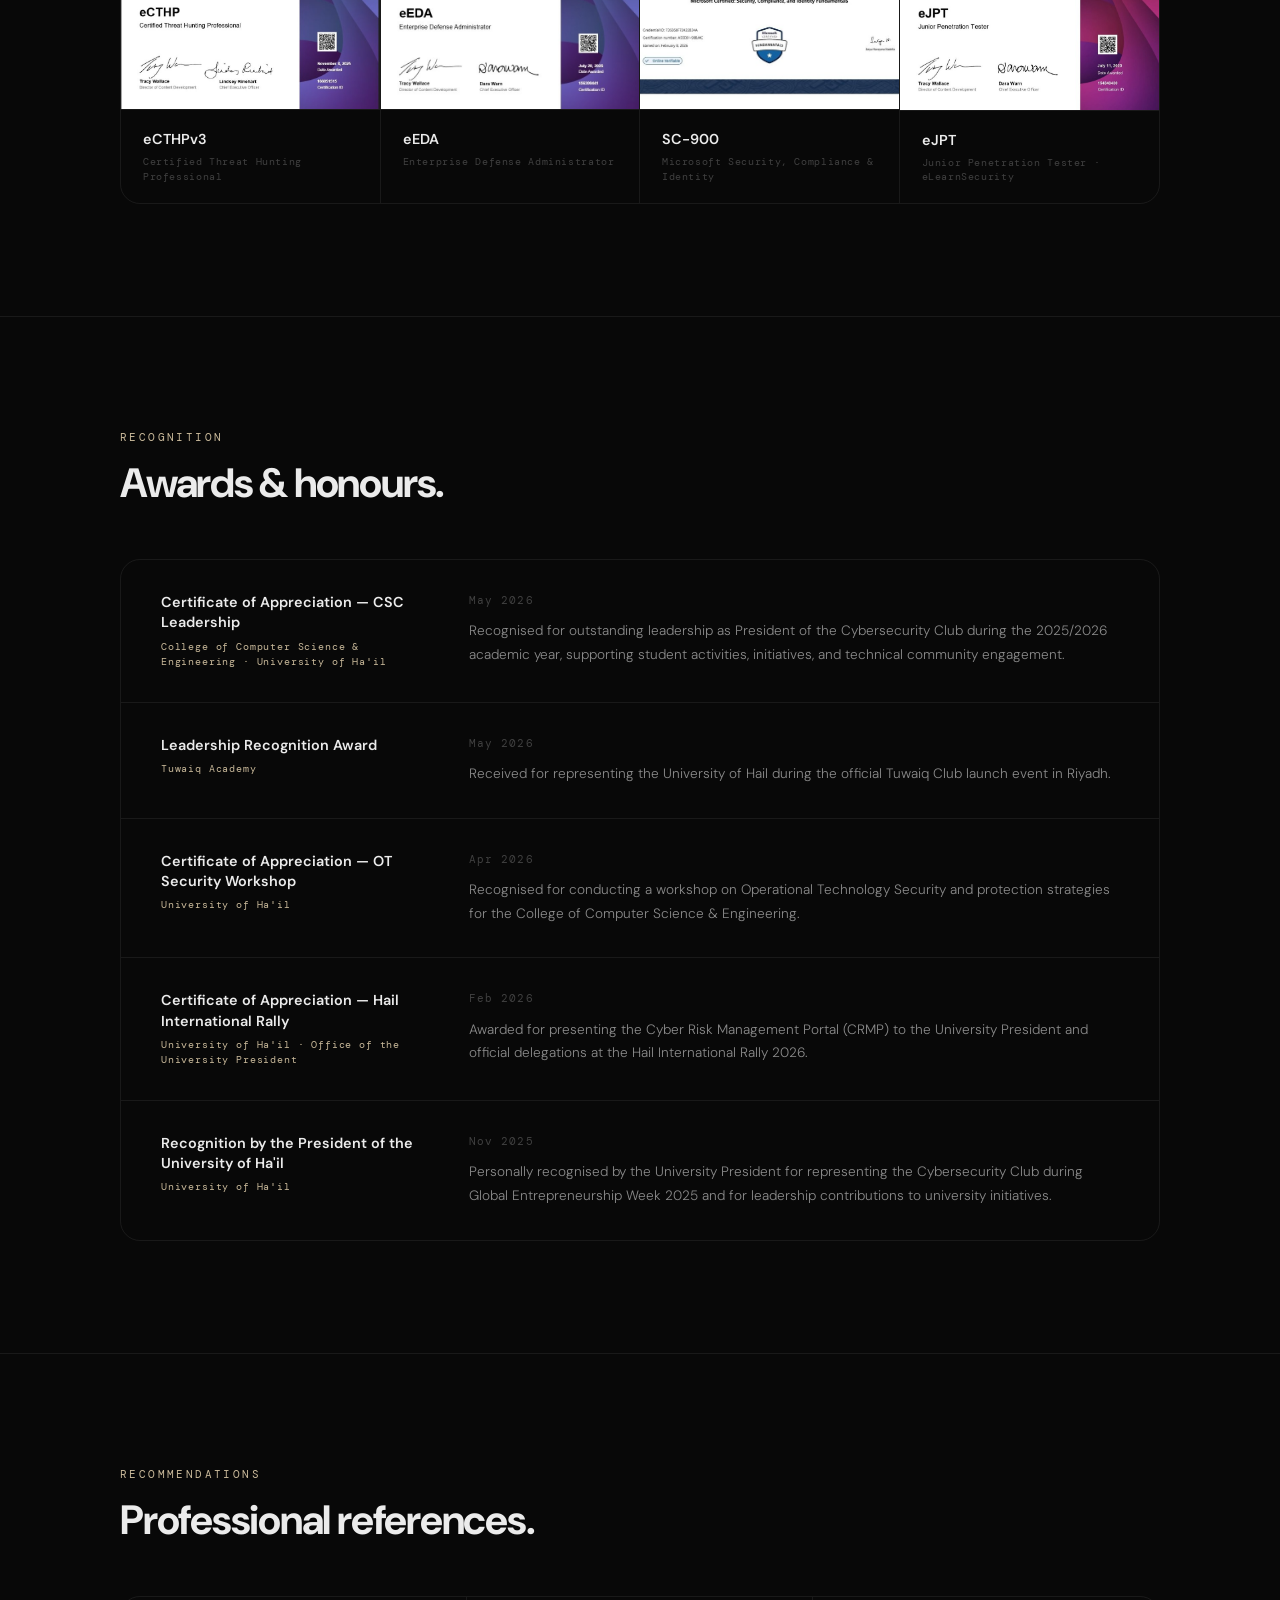
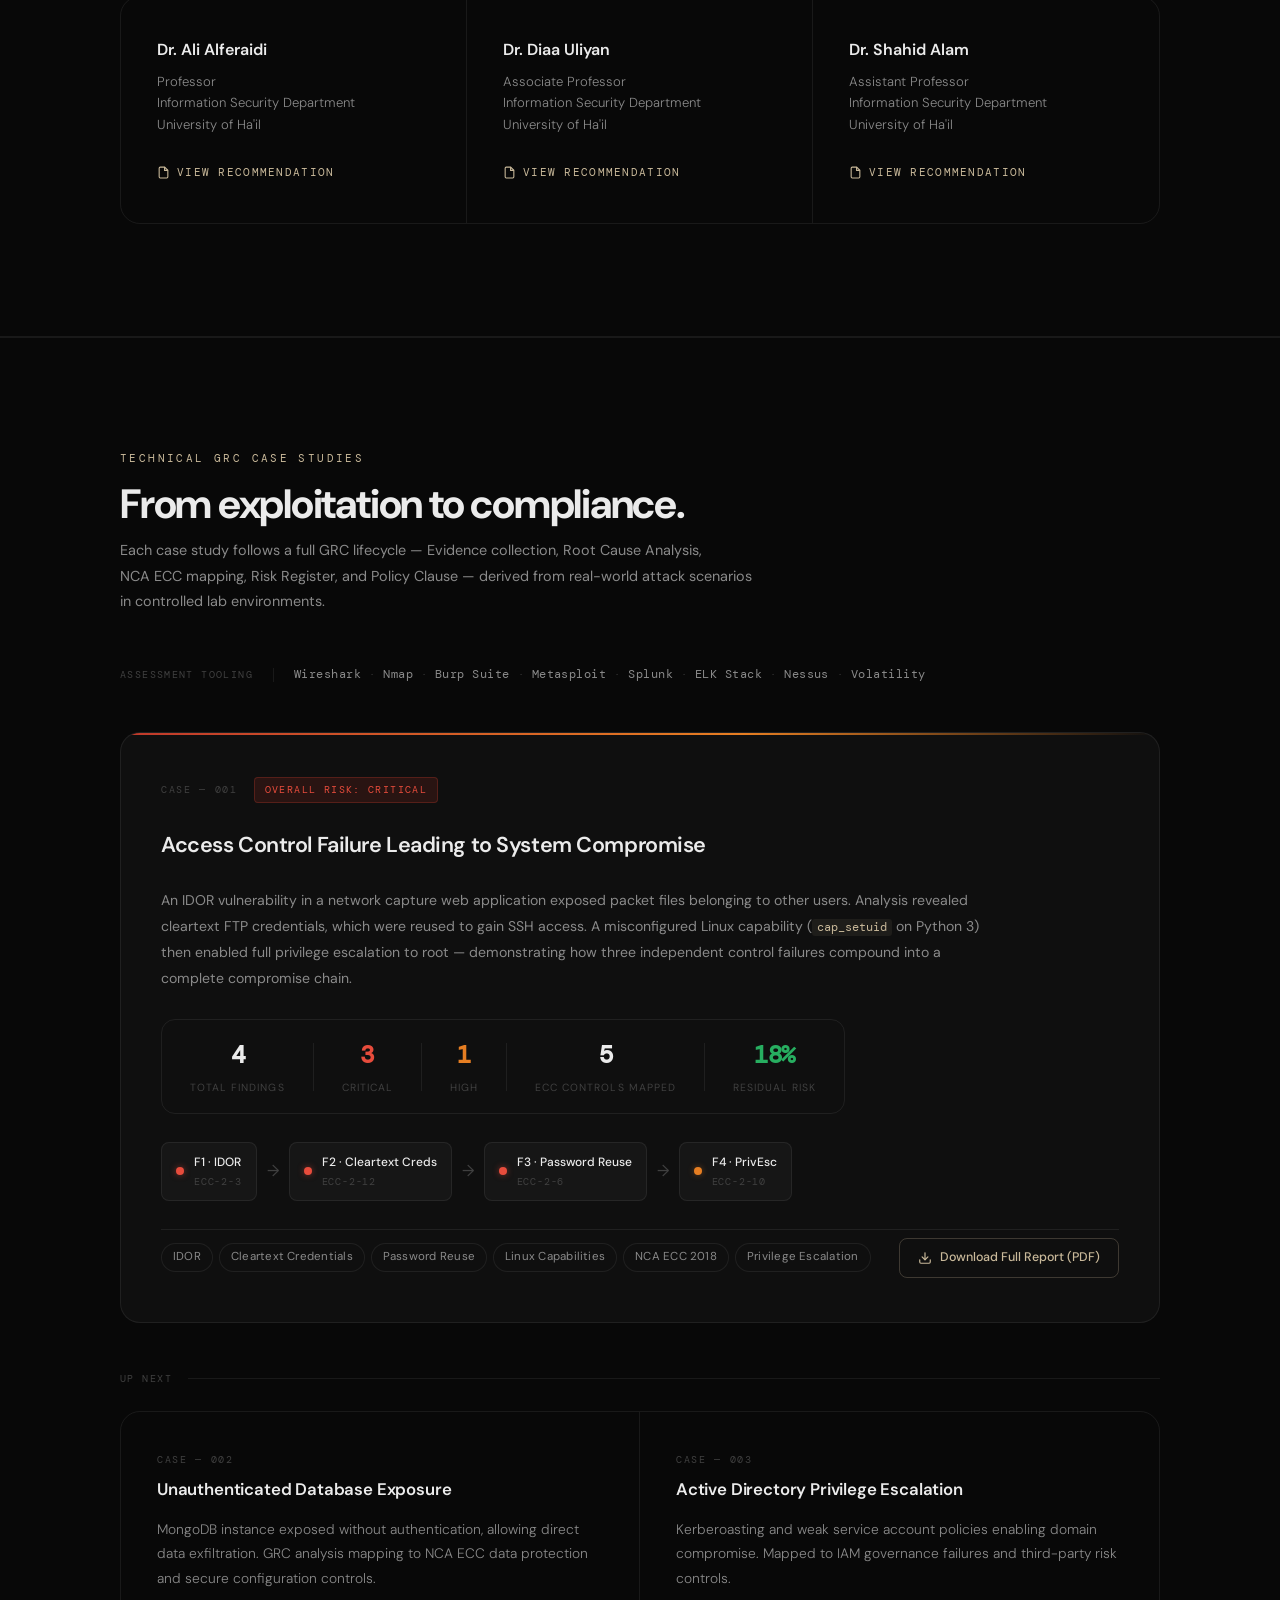
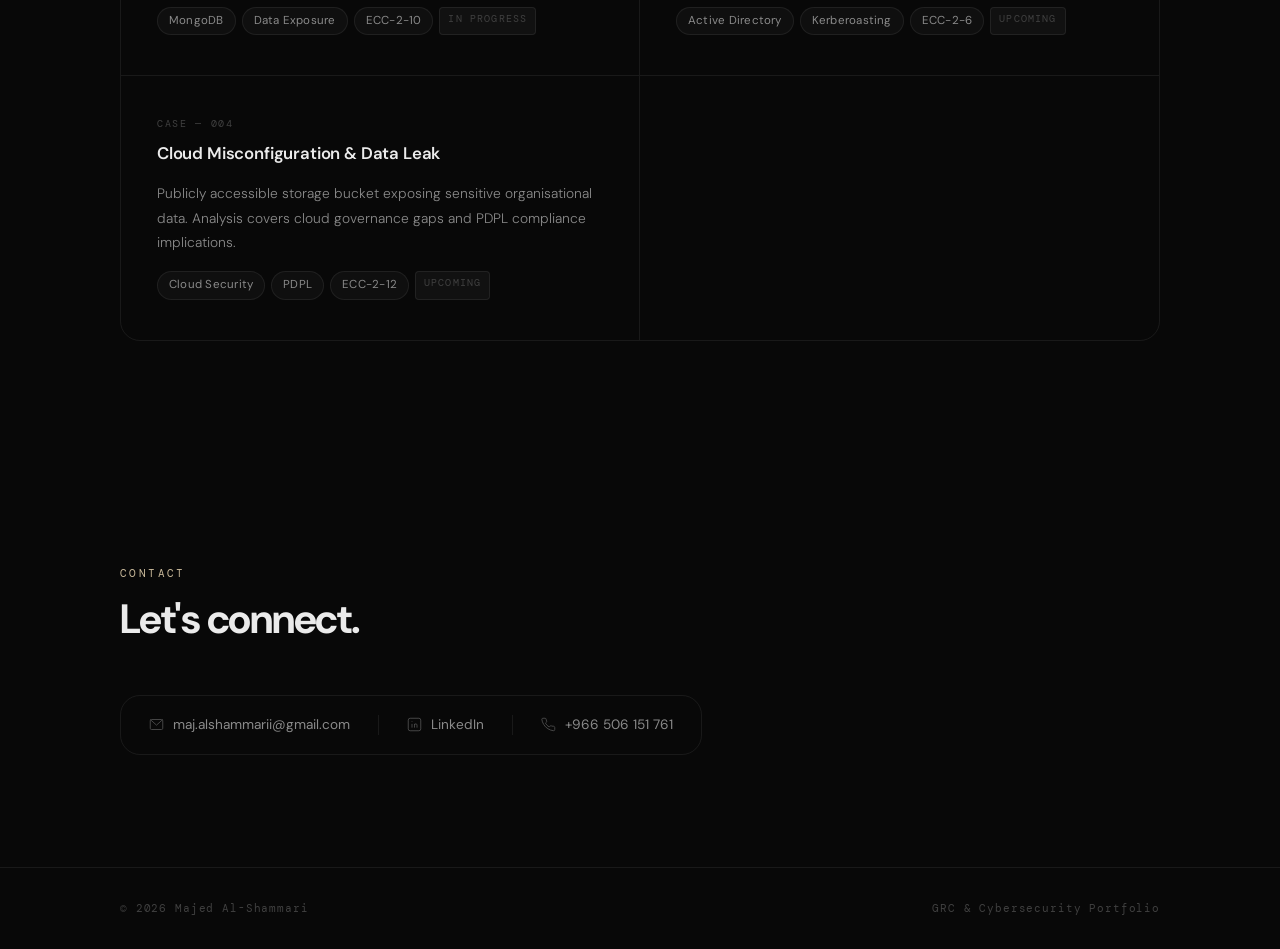
==== commit e897b996: "Refactor navigation structure in index.html" ====
--- a/index.html
+++ b/index.html
@@ -34,37 +34,43 @@
 <body>
 
   <!-- ── NAV ─────────────────────────────────── -->
-  <header class="nav" id="nav">
-    <div class="wrap nav-inner">
-      <a href="#" class="nav-logo">MAJED AL-SHAMMARI</a>
-      <nav aria-label="Main">
-        <ul class="nav-links">
-          <li><a href="#about">About</a></li>
-          <li><a href="#experience">Experience</a></li>
-          <li><a href="#work">Selected Work</a></li>
-          <li><a href="#certifications">Certifications</a></li>
-          <li><a href="#recognition">Recognition</a></li>
-          <li><a href="#recommendations">Recommendations</a></li>
-          <li><a href="#case-studies">GRC Cases</a></li>
-          <li><a href="#contact">Contact</a></li>
-        </ul>
-      </nav>
-      <button class="nav-toggle" id="nav-toggle" aria-label="Toggle menu">
-        <span></span><span></span><span></span>
-      </button>
-    </div>
-  </header>
-
-  <nav class="nav-drawer" id="nav-drawer" aria-label="Mobile">
-    <a href="#about">About</a>
-    <a href="#experience">Experience</a>
-    <a href="#work">Selected Work</a>
-    <a href="#certifications">Certifications</a>
-    <a href="#recognition">Recognition</a>
-    <a href="#recommendations">Recommendations</a>
-    <a href="#case-studies">GRC Cases</a>
-    <a href="#contact">Contact</a>
-  </nav>
+ <header class="nav" id="nav">
+  <div class="wrap nav-inner">
+    <a href="#" class="nav-logo">MAJED AL-SHAMMARI</a>
+
+    <nav aria-label="Main">
+      <ul class="nav-links">
+        <li><a href="#about">About</a></li>
+        <li><a href="#experience">Experience</a></li>
+        <li><a href="#work">Selected Work</a></li>
+        <li><a href="#certifications">Certifications</a></li>
+        <li><a href="#recognition">Recognition</a></li>
+        <li><a href="#recommendations">Recommendations</a></li>
+        <li><a href="#case-studies">GRC Cases</a></li>
+        <li><a href="/blog/">Blog</a></li>
+        <li><a href="#contact">Contact</a></li>
+      </ul>
+    </nav>
+
+    <button class="nav-toggle" id="nav-toggle" aria-label="Toggle menu">
+      <span></span>
+      <span></span>
+      <span></span>
+    </button>
+  </div>
+</header>
+
+<nav class="nav-drawer" id="nav-drawer" aria-label="Mobile">
+  <a href="#about">About</a>
+  <a href="#experience">Experience</a>
+  <a href="#work">Selected Work</a>
+  <a href="#certifications">Certifications</a>
+  <a href="#recognition">Recognition</a>
+  <a href="#recommendations">Recommendations</a>
+  <a href="#case-studies">GRC Cases</a>
+  <a href="/blog/">Blog</a>
+  <a href="#contact">Contact</a>
+</nav>
 
 
   <!-- ── HERO ────────────────────────────────── -->
